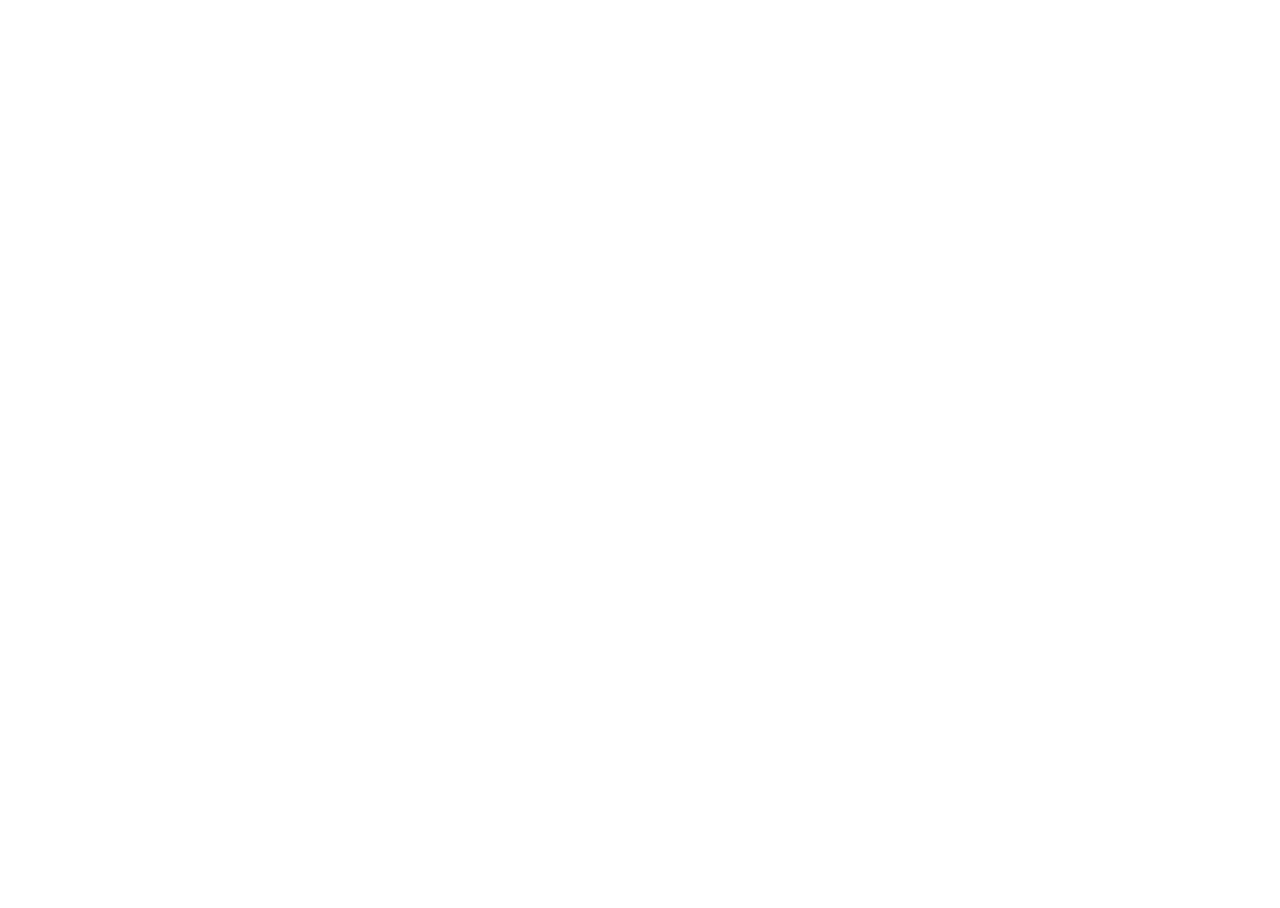
==== index.html @ 3ef39b19 "Publish site from HomeFlow 7c16c4e (with web app)" ====
<!DOCTYPE html>
<html lang="en">
  <head>
    <meta charset="utf-8" />
    <meta httpEquiv="X-UA-Compatible" content="IE=edge" />
    <meta name="viewport" content="width=device-width, initial-scale=1, shrink-to-fit=no" />
    <title>homeflow</title>
    <!-- The `react-native-web` recommended style reset: https://necolas.github.io/react-native-web/docs/setup/#root-element -->
    <style id="expo-reset">
      /* These styles make the body full-height */
      html,
      body {
        height: 100%;
      }
      /* These styles disable body scrolling if you are using <ScrollView> */
      body {
        overflow: hidden;
      }
      /* These styles make the root element full-height */
      #root {
        display: flex;
        height: 100%;
        flex: 1;
      }
    </style>
  <link rel="icon" href="/homeflow-site/favicon.ico"/></head>

  <body>
    <!-- Use static rendering with Expo Router to support running without JavaScript. -->
    <noscript>
      You need to enable JavaScript to run this app.
    </noscript>
    <!-- The root element for your Expo app. -->
    <div id="root"></div>
  <script src="/homeflow-site/_expo/static/js/web/index-2b379a2ff28ad63a712291555f8fbafa.js" defer></script>
</body>
</html>
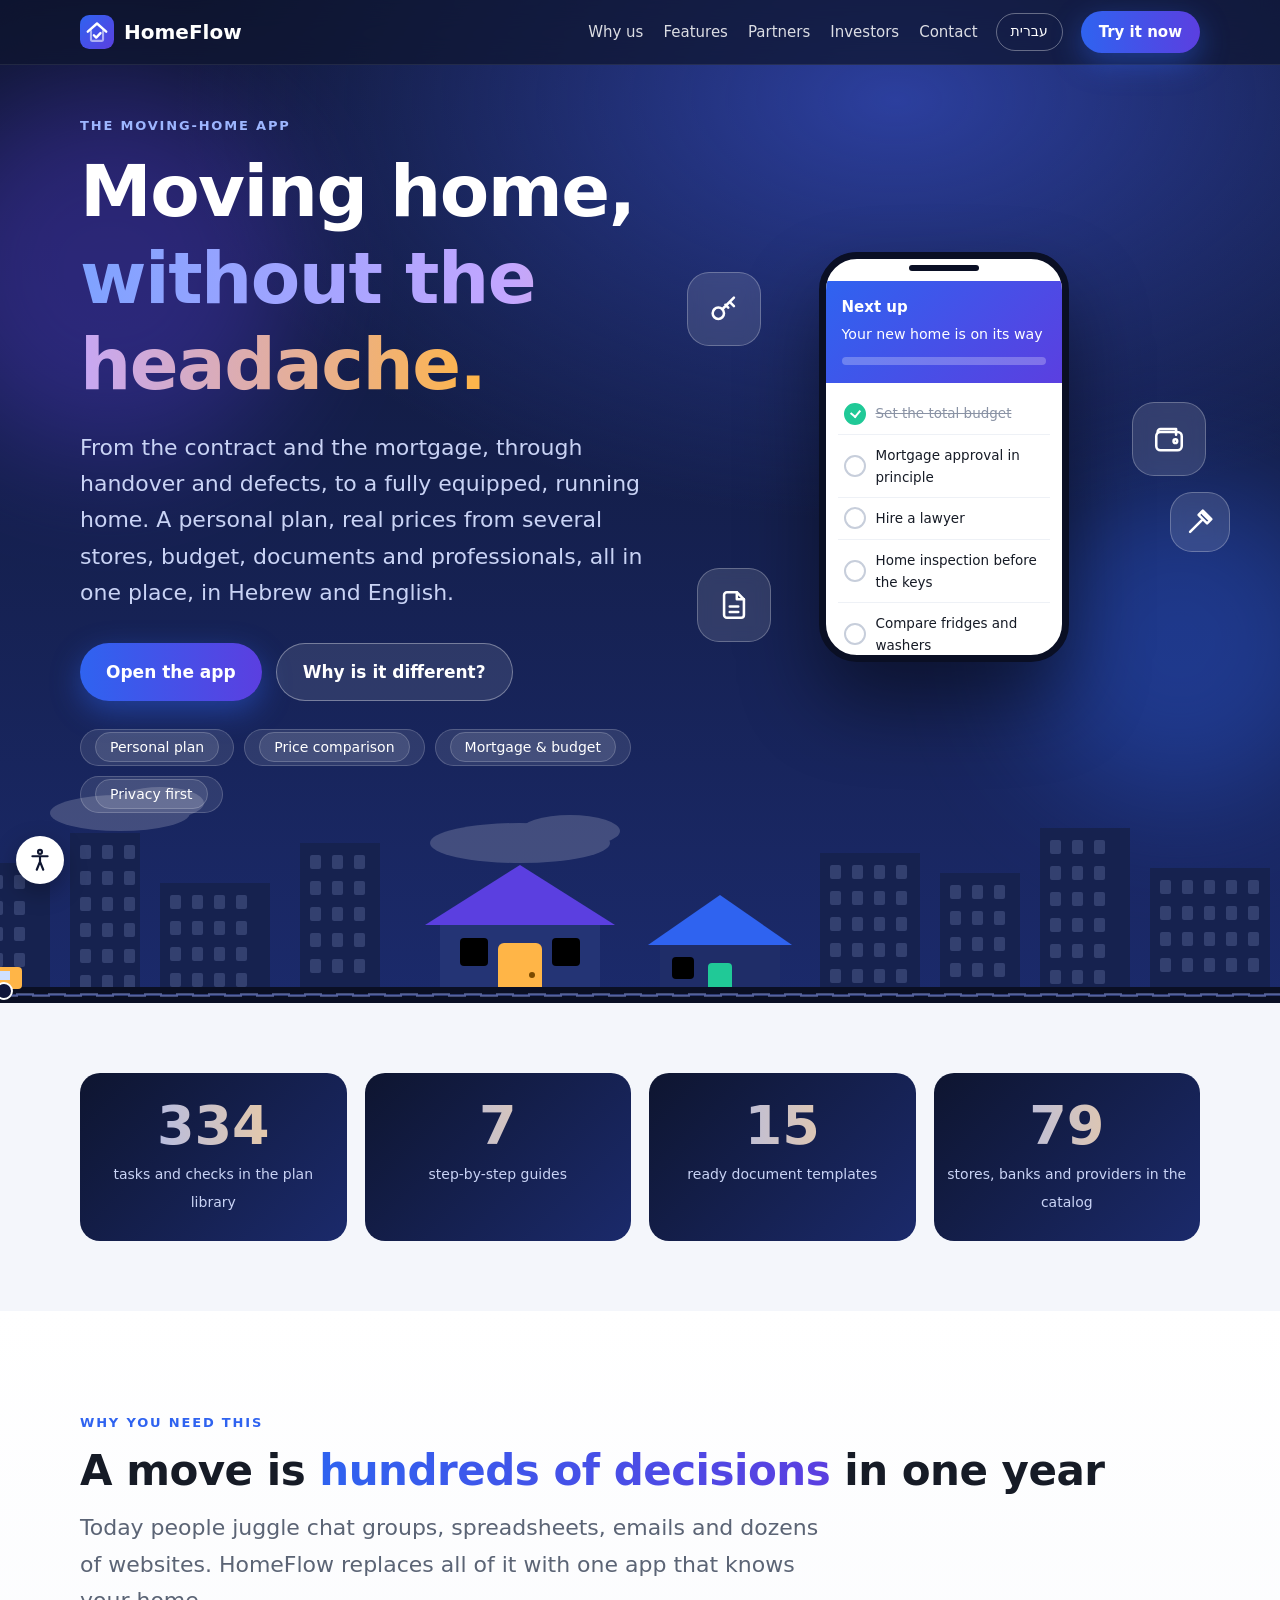
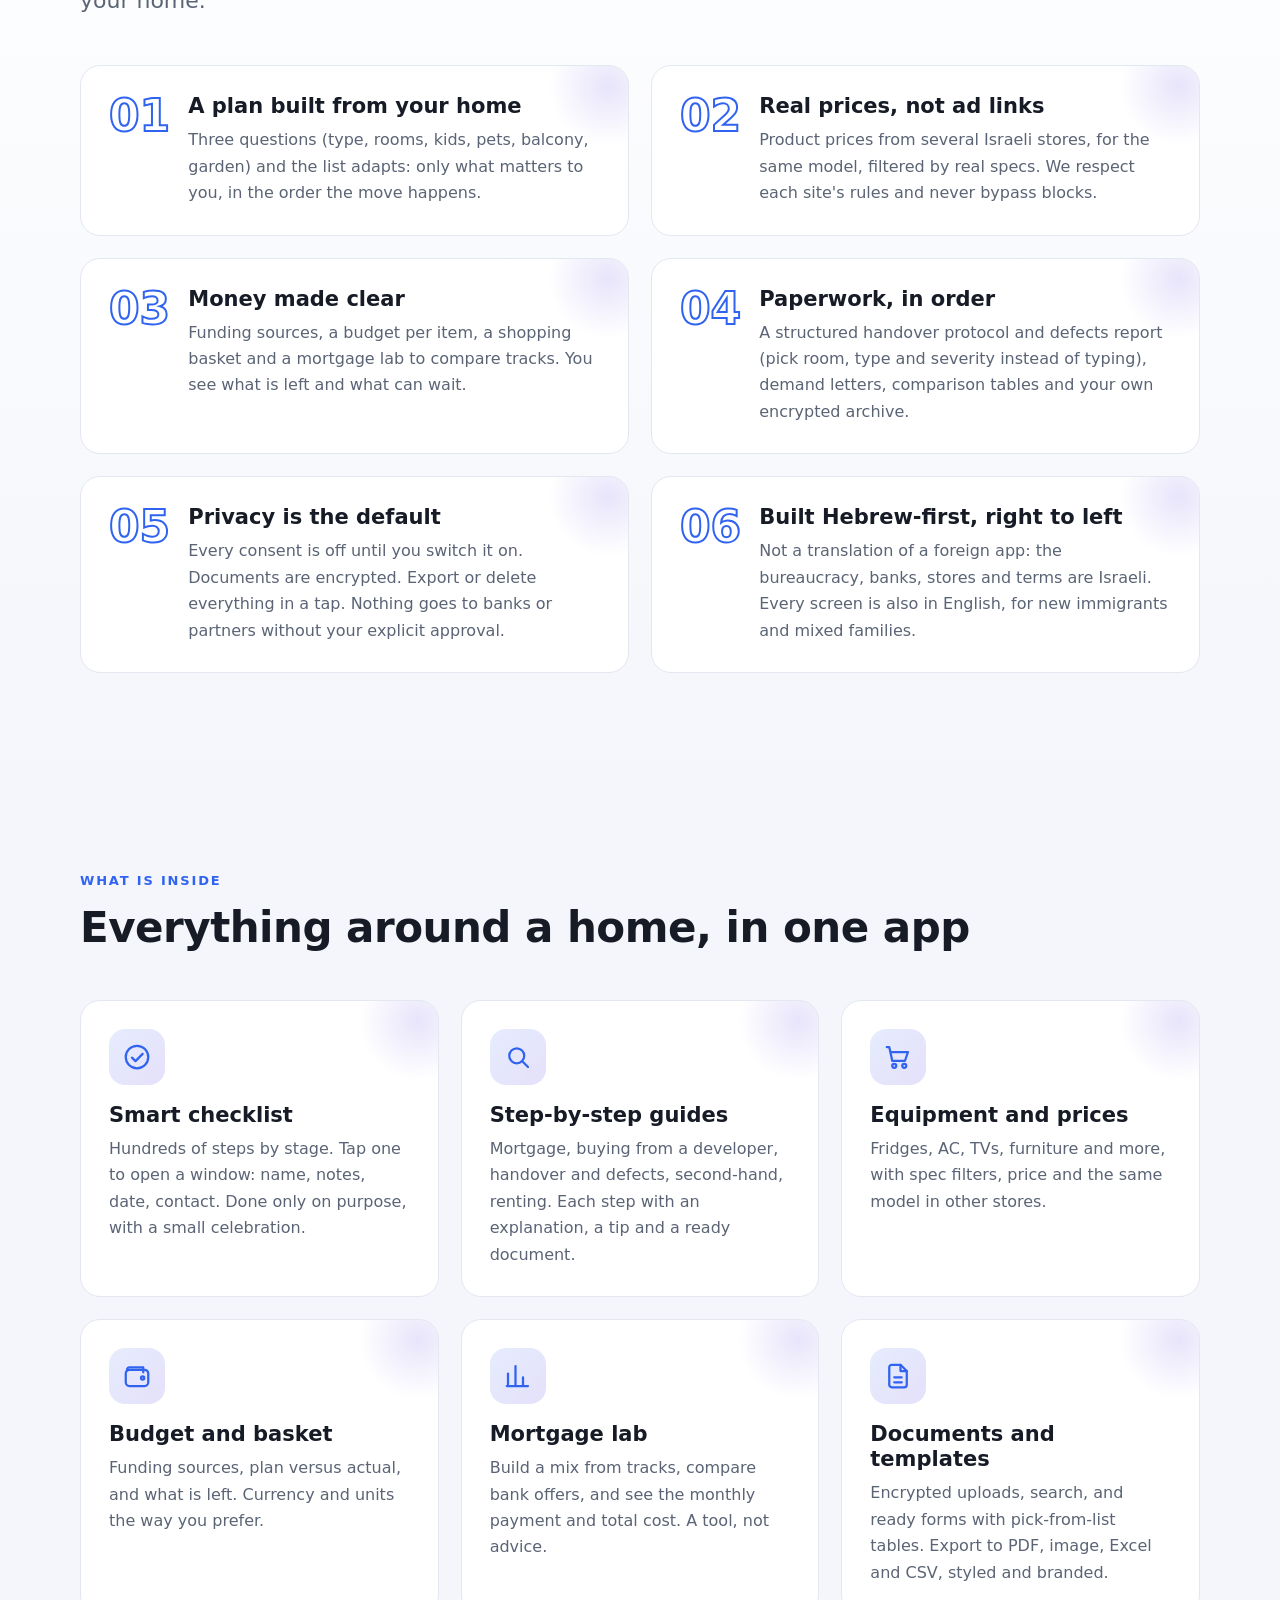
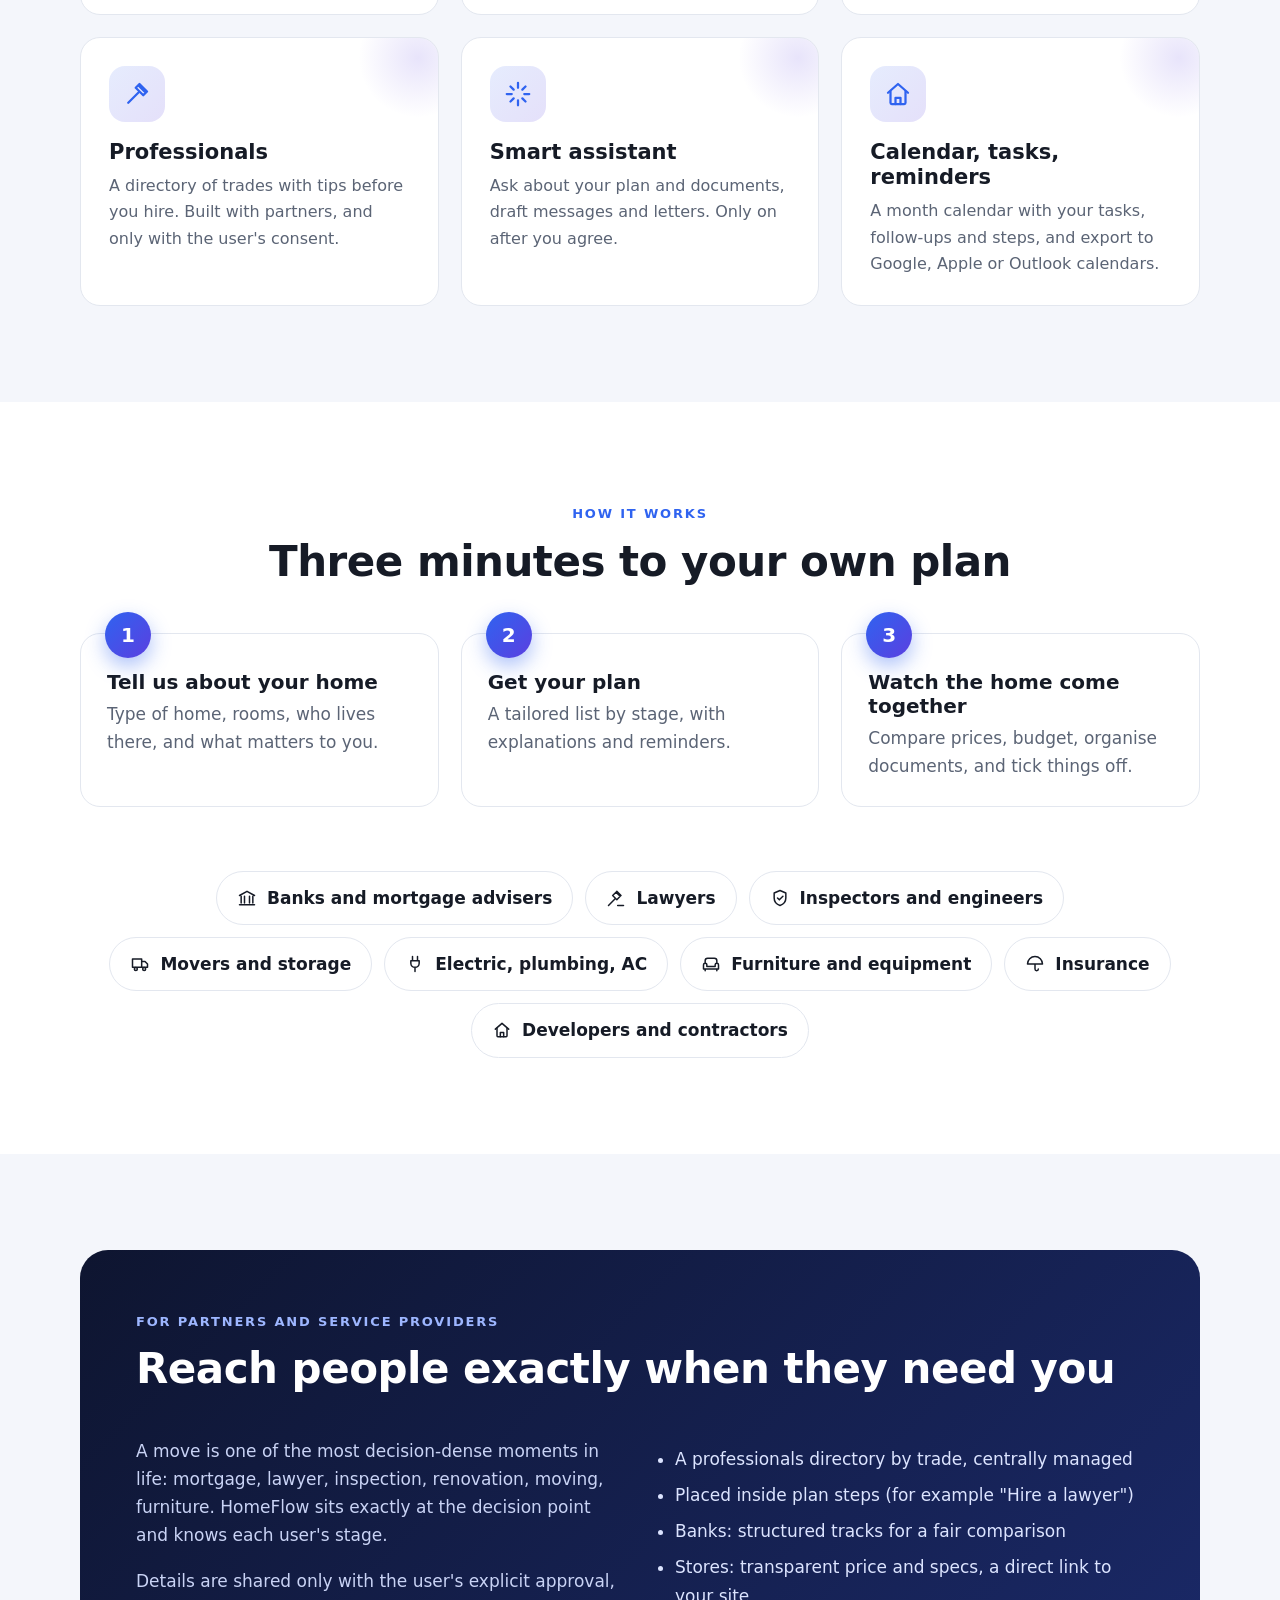
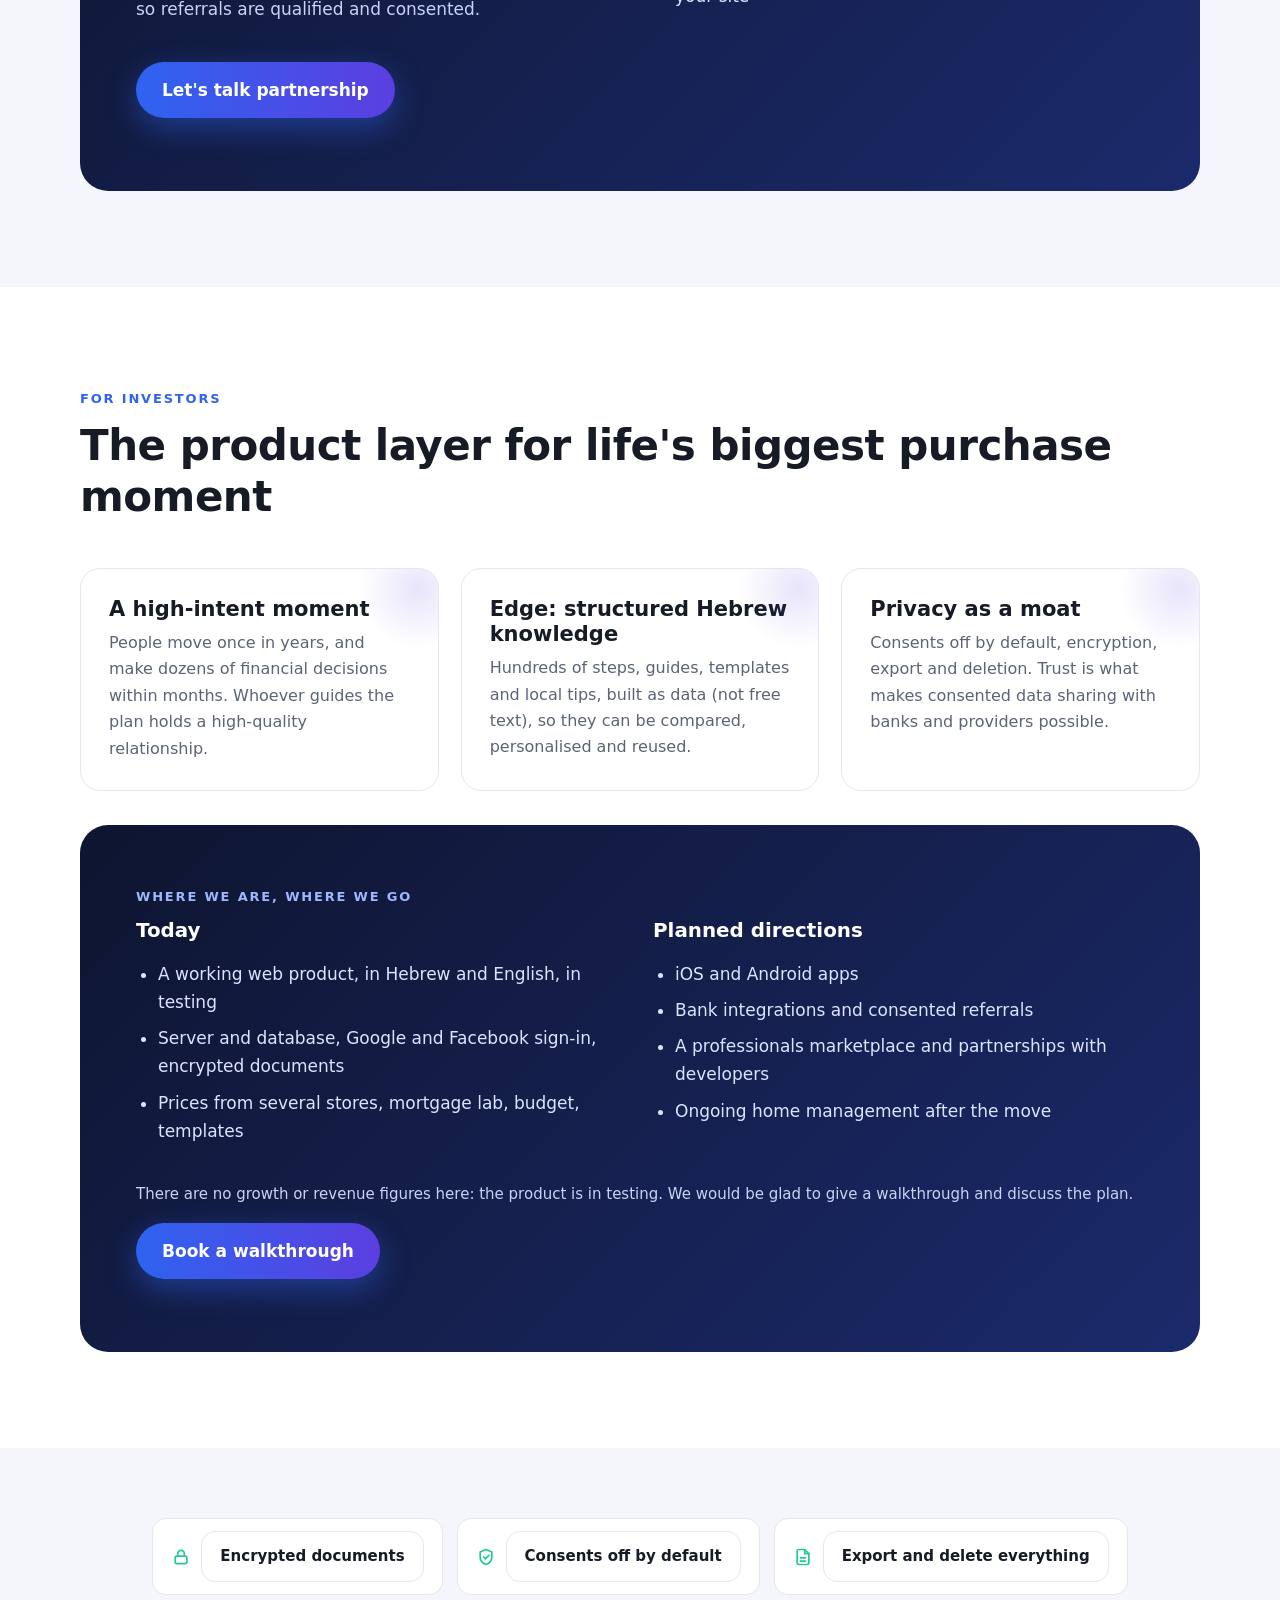
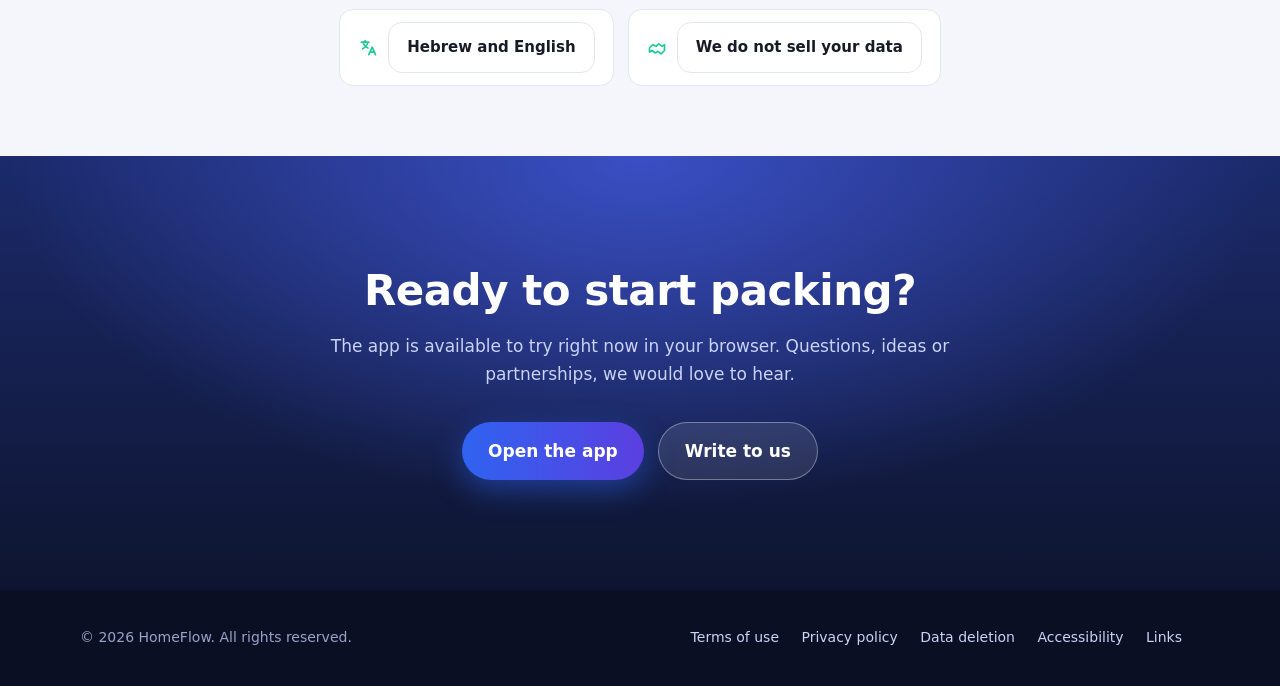
==== commit 202e1946: "Publish site from HomeFlow c8e27b9 (with web app)" ====
--- a/index.html
+++ b/index.html
@@ -1,37 +1,490 @@
-<!DOCTYPE html>
-<html lang="en">
-  <head>
-    <meta charset="utf-8" />
-    <meta httpEquiv="X-UA-Compatible" content="IE=edge" />
-    <meta name="viewport" content="width=device-width, initial-scale=1, shrink-to-fit=no" />
-    <title>homeflow</title>
-    <!-- The `react-native-web` recommended style reset: https://necolas.github.io/react-native-web/docs/setup/#root-element -->
-    <style id="expo-reset">
-      /* These styles make the body full-height */
-      html,
-      body {
-        height: 100%;
+<!doctype html>
+<html lang="he" dir="rtl">
+<head>
+<meta charset="utf-8">
+<meta name="viewport" content="width=device-width,initial-scale=1">
+<title>HomeFlow – המעבר לדירה החדשה, בלי כאב ראש | Moving home, without the headache</title>
+<meta name="description" content="HomeFlow guides a move to a new home in Israel: a personal plan, real store prices, budget and mortgage tools, documents and professionals, in Hebrew and English.">
+<meta property="og:title" content="HomeFlow – Moving home, without the headache">
+<meta property="og:description" content="One app for the whole move: plan, prices, budget, mortgage, documents and professionals.">
+<meta property="og:type" content="website">
+<meta name="theme-color" content="#0E1530">
+<link rel="icon" href="data:image/svg+xml,%3Csvg xmlns=%27http://www.w3.org/2000/svg%27 viewBox=%270 0 48 48%27%3E%3Crect width=%2748%27 height=%2748%27 rx=%2713%27 fill=%27%232F63F0%27/%3E%3Cpath d=%27M11 23.5 24 12l13 11.5%27 stroke=%27white%27 stroke-width=%273.4%27 stroke-linecap=%27round%27 stroke-linejoin=%27round%27 fill=%27none%27/%3E%3Cpath d=%27m19.6 28.6 3.3 3.3 6-6.4%27 stroke=%27white%27 stroke-width=%273.4%27 stroke-linecap=%27round%27 stroke-linejoin=%27round%27 fill=%27none%27/%3E%3C/svg%3E">
+<style>
+:root{--blue:#2F63F0;--violet:#5B3FE0;--navy:#0E1530;--navy2:#1B2A6B;--ink:#161B26;--muted:#5B6475;--line:#E3E7EF;--soft:#F4F6FB;--amber:#FFB547;--green:#20C997;--card:#fff;--radius:20px}
+*{box-sizing:border-box}html{scroll-behavior:smooth}
+body{margin:0;font:17px/1.65 system-ui,-apple-system,"Segoe UI",Heebo,Arial,sans-serif;color:var(--ink);background:#fff;overflow-x:hidden}
+html:not(.is-en) .en{display:none!important}html.is-en .he{display:none!important}
+a{color:inherit}img,svg{max-width:100%}
+.wrap{width:min(1120px,92vw);margin-inline:auto}
+h1,h2,h3{line-height:1.2;margin:0}
+h2{font-size:clamp(28px,4vw,42px);letter-spacing:-.5px}
+.lead{font-size:clamp(18px,2.2vw,22px);color:var(--muted);max-width:760px}
+.grad{background:linear-gradient(90deg,#7FA2FF,#C3A6FF,#FFB547);-webkit-background-clip:text;background-clip:text;color:transparent}
+/* header */
+header.top{position:fixed;inset:0 0 auto 0;z-index:50;backdrop-filter:blur(14px);background:rgba(14,21,48,.72);color:#fff;border-bottom:1px solid rgba(255,255,255,.08)}
+header.top .wrap{display:flex;align-items:center;gap:18px;height:64px}
+.logo{display:flex;align-items:center;gap:10px;font-weight:800;font-size:20px;text-decoration:none;cursor:pointer}
+nav.links{display:flex;gap:20px;margin-inline-start:auto;font-size:15px}
+nav.links a{text-decoration:none;opacity:.85}nav.links a:hover{opacity:1}
+.lang{border:1px solid rgba(255,255,255,.35);background:transparent;color:#fff;border-radius:999px;padding:6px 14px;cursor:pointer;font:inherit;font-size:14px}
+.btn{display:inline-flex;align-items:center;gap:10px;padding:14px 26px;border-radius:999px;font-weight:700;text-decoration:none;border:0;cursor:pointer;font:inherit;font-weight:700;transition:transform .2s,box-shadow .2s}
+.btn.primary{background:linear-gradient(90deg,var(--blue),var(--violet));color:#fff;box-shadow:0 10px 30px rgba(47,99,240,.45)}
+.btn.primary:hover{transform:translateY(-2px);box-shadow:0 16px 40px rgba(47,99,240,.55)}
+.btn.ghost{background:rgba(255,255,255,.1);color:#fff;border:1px solid rgba(255,255,255,.35)}
+.btn.sm{padding:9px 18px;font-size:15px}
+@media(max-width:820px){nav.links{display:none}}
+/* hero */
+.hero{position:relative;min-height:100vh;color:#fff;background:radial-gradient(1200px 700px at 70% 10%,#2c3f9e 0%,transparent 60%),linear-gradient(180deg,var(--navy) 0%,var(--navy2) 100%);overflow:hidden;display:flex;align-items:center;padding:110px 0 190px}
+.hero .wrap{position:relative;z-index:3;display:grid;grid-template-columns:1.05fr .95fr;gap:40px;align-items:center}
+.hero h1{font-size:clamp(38px,6vw,72px);letter-spacing:-1.5px}
+.hero p.lead{color:#C9D3F5;margin:22px 0 32px}
+.cta-row{display:flex;gap:14px;flex-wrap:wrap}
+.chips{display:flex;gap:10px;flex-wrap:wrap;margin-top:28px;font-size:14px}
+.chips span{background:rgba(255,255,255,.1);border:1px solid rgba(255,255,255,.18);border-radius:999px;padding:6px 14px}
+@media(max-width:900px){.hero .wrap{grid-template-columns:1fr}.hero{padding-bottom:230px}}
+canvas#fx{position:fixed;inset:0;width:100%;height:100%;pointer-events:none;z-index:40}
+/* skyline scene */
+.scene{position:absolute;left:0;right:0;bottom:0;height:230px;z-index:2;pointer-events:none}
+.scene svg{width:100%;height:100%;display:block}
+.win{animation:blink 5s infinite;transform-origin:center}
+@keyframes blink{0%,100%{fill:#33406F}45%{fill:#FFD27A}55%{fill:#FFD27A}}
+.truck{animation:drive 22s linear infinite}
+@keyframes drive{from{transform:translateX(-260px)}to{transform:translateX(1500px)}}
+html[dir=rtl] .truck{animation-name:driveRtl}
+@keyframes driveRtl{from{transform:translateX(1500px) scaleX(-1)}to{transform:translateX(-260px) scaleX(-1)}}
+.cloud{animation:float 38s linear infinite;opacity:.18}
+@keyframes float{from{transform:translateX(-200px)}to{transform:translateX(1400px)}}
+.orbs{position:absolute;inset:0;z-index:1;pointer-events:none}
+.orb{position:absolute;border-radius:50%;filter:blur(60px);opacity:.35;animation:drift 14s ease-in-out infinite alternate}
+@keyframes drift{from{transform:translate(0,0)}to{transform:translate(40px,-30px)}}
+/* floating icon bubbles in hero */
+.bubbles{position:relative;height:420px}
+.bubble{position:absolute;display:grid;place-items:center;width:74px;height:74px;border-radius:22px;background:rgba(255,255,255,.12);border:1px solid rgba(255,255,255,.25);backdrop-filter:blur(8px);animation:bob 6s ease-in-out infinite}
+.bubble svg{width:34px;height:34px;fill:none;stroke:#fff;stroke-width:1.8;stroke-linecap:round;stroke-linejoin:round}
+@keyframes bob{0%,100%{transform:translateY(0) rotate(-3deg)}50%{transform:translateY(-16px) rotate(3deg)}}
+.phone{position:absolute;inset-inline:0;margin:auto;top:0;width:250px;height:410px;border-radius:38px;background:#fff;color:var(--ink);box-shadow:0 40px 80px rgba(0,0,0,.45);border:7px solid #0a0f24;overflow:hidden}
+.phone .bar{height:22px;display:flex;justify-content:center;padding-top:6px}.phone .bar i{width:70px;height:6px;border-radius:6px;background:#0a0f24}
+.phone .ph-head{background:linear-gradient(135deg,var(--blue),var(--violet));color:#fff;padding:14px 16px 18px}
+.phone .ph-head b{display:block;font-size:15px}.phone .prog{height:8px;border-radius:8px;background:rgba(255,255,255,.25);margin-top:10px;overflow:hidden}
+.phone .prog i{display:block;height:100%;width:0;background:#fff;border-radius:8px;animation:fill 12s infinite}
+@keyframes fill{0%{width:6%}15%{width:30%}35%{width:55%}55%{width:78%}72%,100%{width:100%}}
+.phone ul{list-style:none;margin:0;padding:10px 12px}
+.phone li{display:flex;align-items:center;gap:10px;padding:9px 6px;border-bottom:1px solid #EEF1F6;font-size:13.5px}
+.phone li .ck{width:22px;height:22px;border-radius:50%;border:2px solid #C7CEDB;flex:none;position:relative}
+.phone li .ck::after{content:"";position:absolute;inset:3px 5px 6px 6px;border:solid #fff;border-width:0 2.4px 2.4px 0;transform:rotate(40deg) scale(0);transition:transform .3s}
+.phone li.done .ck{background:var(--green);border-color:var(--green)}.phone li.done .ck::after{transform:rotate(40deg) scale(1)}
+.phone li.done span.t{color:#8A93A5;text-decoration:line-through}
+/* sections */
+section{padding:96px 0;position:relative}
+section.alt{background:var(--soft)}
+.eyebrow{display:inline-block;color:var(--blue);font-weight:800;letter-spacing:.14em;font-size:13px;text-transform:uppercase;margin-bottom:12px}
+.head{margin-bottom:46px}
+.grid{display:grid;gap:22px}
+.g3{grid-template-columns:repeat(3,1fr)}.g2{grid-template-columns:repeat(2,1fr)}.g4{grid-template-columns:repeat(4,1fr)}
+@media(max-width:900px){.g3,.g4{grid-template-columns:repeat(2,1fr)}}@media(max-width:600px){.g3,.g2,.g4{grid-template-columns:1fr}}
+.card{background:var(--card);border:1px solid var(--line);border-radius:var(--radius);padding:28px;transition:transform .3s,box-shadow .3s;position:relative;overflow:hidden}
+.card:hover{transform:translateY(-6px);box-shadow:0 22px 50px rgba(30,45,110,.14)}
+.card .ico{width:56px;height:56px;border-radius:16px;display:grid;place-items:center;background:linear-gradient(135deg,rgba(47,99,240,.12),rgba(91,63,224,.16));margin-bottom:18px}
+.card .ico svg{width:30px;height:30px;stroke:var(--blue);fill:none;stroke-width:1.8;stroke-linecap:round;stroke-linejoin:round;transition:transform .5s}
+.card:hover .ico svg{transform:rotate(-8deg) scale(1.15)}
+.card h3{font-size:21px;margin-bottom:8px}.card p{margin:0;color:var(--muted);font-size:16px}
+.card::after{content:"";position:absolute;inset-inline-end:-40px;top:-40px;width:120px;height:120px;border-radius:50%;background:radial-gradient(circle,rgba(91,63,224,.14),transparent 70%)}
+.reveal{opacity:0;transform:translateY(28px);transition:opacity .8s,transform .8s}.reveal.in{opacity:1;transform:none}
+.why{background:linear-gradient(180deg,#fff,var(--soft))}
+.why .card{display:flex;gap:18px;align-items:flex-start}.why .num{font-size:44px;font-weight:900;color:transparent;-webkit-text-stroke:2px var(--blue);line-height:1}
+.stats{display:grid;grid-template-columns:repeat(4,1fr);gap:18px;text-align:center}
+@media(max-width:700px){.stats{grid-template-columns:repeat(2,1fr)}}
+.stat{padding:26px 10px;border-radius:var(--radius);background:linear-gradient(135deg,var(--navy),var(--navy2));color:#fff}
+.stat b{display:block;font-size:clamp(34px,5vw,54px);line-height:1;margin-bottom:6px;background:linear-gradient(90deg,#9db6ff,#ffcf8a);-webkit-background-clip:text;background-clip:text;color:transparent}
+.stat span{color:#C9D3F5;font-size:14px}
+.steps{counter-reset:s;display:grid;grid-template-columns:repeat(3,1fr);gap:22px}
+@media(max-width:800px){.steps{grid-template-columns:1fr}}
+.step{position:relative;padding:30px 26px 26px;border-radius:var(--radius);background:#fff;border:1px solid var(--line)}
+.step::before{counter-increment:s;content:counter(s);position:absolute;top:-22px;inset-inline-start:24px;width:46px;height:46px;border-radius:50%;background:linear-gradient(135deg,var(--blue),var(--violet));color:#fff;font-weight:800;display:grid;place-items:center;font-size:20px;box-shadow:0 8px 20px rgba(47,99,240,.4)}
+.step h3{margin:6px 0 6px;font-size:20px}.step p{margin:0;color:var(--muted)}
+.ecosystem{display:flex;flex-wrap:wrap;gap:12px;justify-content:center}
+.pill{display:flex;align-items:center;gap:10px;padding:12px 20px;border-radius:999px;background:#fff;border:1px solid var(--line);font-weight:600;transition:transform .25s,background .25s,color .25s;animation:pillfloat 7s ease-in-out infinite}
+.pill:nth-child(odd){animation-delay:-3s}.pill:hover{background:var(--blue);color:#fff;transform:scale(1.07)}
+.pill svg{width:20px;height:20px;stroke:currentColor;fill:none;stroke-width:1.8;stroke-linecap:round;stroke-linejoin:round}
+@keyframes pillfloat{0%,100%{transform:translateY(0)}50%{transform:translateY(-6px)}}
+.band{background:linear-gradient(135deg,var(--navy),var(--navy2));color:#fff;border-radius:28px;padding:56px;position:relative;overflow:hidden}
+.band p{color:#C9D3F5}.band .eyebrow{color:#9db6ff}
+.band ul{padding-inline-start:22px;color:#DCE4FF}.band li{margin:8px 0}
+.two{display:grid;grid-template-columns:1fr 1fr;gap:26px}@media(max-width:860px){.two{grid-template-columns:1fr}.band{padding:34px 24px}}
+.trust{display:flex;flex-wrap:wrap;gap:14px;justify-content:center}
+.trust span{display:flex;gap:10px;align-items:center;background:#fff;border:1px solid var(--line);padding:12px 18px;border-radius:14px;font-weight:600;font-size:15px}
+.trust svg{width:20px;height:20px;stroke:var(--green);fill:none;stroke-width:2;stroke-linecap:round;stroke-linejoin:round}
+.final{text-align:center;color:#fff;background:radial-gradient(900px 500px at 50% 0,#3a4fc4,transparent 70%),linear-gradient(180deg,var(--navy2),var(--navy));padding:110px 0}
+.final h2{margin-bottom:16px}.final p{color:#C9D3F5;max-width:640px;margin:0 auto 34px}
+footer{background:#0A0F24;color:#98A3C7;padding:36px 0;font-size:14px}
+footer .wrap{display:flex;gap:24px;flex-wrap:wrap;align-items:center;justify-content:space-between}
+footer a{color:#C9D3F5;margin-inline-end:18px;text-decoration:none}footer a:hover{text-decoration:underline}
+a:focus-visible,button:focus-visible{outline:3px solid #FFB547;outline-offset:3px;border-radius:6px}
+.skip{position:fixed;inset-block-start:-60px;inset-inline-start:12px;z-index:100;background:#fff;color:#0E1530;padding:10px 18px;border-radius:10px;font-weight:700;transition:inset-block-start .2s}.skip:focus{inset-block-start:10px}
+html.hc{filter:contrast(1.25)}html.hc body{background:#fff}html.hc .lead,html.hc .card p,html.hc .step p{color:#26303f}
+html.big{font-size:125%}
+.a11y{position:fixed;inset-block-end:16px;inset-inline-start:16px;z-index:60;display:flex;flex-direction:column;gap:8px;align-items:flex-start}
+.a11y button.t{width:48px;height:48px;border-radius:50%;border:0;background:#fff;color:#0E1530;box-shadow:0 8px 24px rgba(0,0,0,.3);cursor:pointer;display:grid;place-items:center}
+.a11y .panel{display:none;background:#fff;color:#0E1530;border-radius:16px;padding:12px;box-shadow:0 14px 40px rgba(0,0,0,.35);gap:8px;flex-direction:column;min-width:210px}.a11y.open .panel{display:flex}
+.a11y .panel button{border:1px solid #D9DEE7;background:#F4F6FB;border-radius:10px;padding:10px 12px;font:inherit;font-size:15px;cursor:pointer;text-align:start}.a11y .panel button[aria-pressed=true]{background:#2F63F0;color:#fff;border-color:#2F63F0}
+html.calm *{animation:none!important;transition:none!important}html.calm .reveal{opacity:1;transform:none}html.calm canvas#fx{display:none}
+@media(prefers-reduced-motion:reduce){*{animation:none!important;transition:none!important}.reveal{opacity:1;transform:none}canvas#fx{display:none}}
+</style>
+</head>
+<body>
+<a class="skip" href="#main"><span class="he" lang="he">דילוג לתוכן</span><span class="en" lang="en">Skip to content</span></a>
+<svg width="0" height="0" style="position:absolute" aria-hidden="true">
+  <symbol id="i-check" viewBox="0 0 24 24"><circle cx="12" cy="12" r="9"/><path d="m8 12.5 2.8 2.8L16.5 9.5"/></symbol>
+  <symbol id="i-key" viewBox="0 0 24 24"><circle cx="8" cy="15" r="4"/><path d="m11 12 8-8m-3 3 3 3m-6-1 2 2"/></symbol>
+  <symbol id="i-wallet" viewBox="0 0 24 24"><path d="M4 7a2 2 0 0 1 2-2h11v4"/><rect x="3" y="7" width="18" height="13" rx="3"/><circle cx="16.5" cy="13.5" r="1.3"/></symbol>
+  <symbol id="i-hammer" viewBox="0 0 24 24"><path d="m14 6 4 4M5 19l8-8m1-7 6 6-3 3-6-6z"/></symbol>
+  <symbol id="i-doc" viewBox="0 0 24 24"><path d="M7 3h7l5 5v11a2 2 0 0 1-2 2H7a2 2 0 0 1-2-2V5a2 2 0 0 1 2-2z"/><path d="M14 3v5h5M9 13h6M9 17h6"/></symbol>
+  <symbol id="i-cart" viewBox="0 0 24 24"><path d="M3 4h2l2.4 11h10.2L20 8H7"/><circle cx="9" cy="19" r="1.6"/><circle cx="17" cy="19" r="1.6"/></symbol>
+  <symbol id="i-shield" viewBox="0 0 24 24"><path d="M12 3 5 6v6c0 4.4 3 7.6 7 9 4-1.4 7-4.6 7-9V6z"/><path d="m9 12 2.2 2.2L15.5 10"/></symbol>
+  <symbol id="i-spark" viewBox="0 0 24 24"><path d="M12 3v4m0 10v4M3 12h4m10 0h4M6 6l2.5 2.5m7 7L18 18M18 6l-2.5 2.5m-7 7L6 18"/></symbol>
+  <symbol id="i-home" viewBox="0 0 24 24"><path d="M4 11 12 4l8 7"/><path d="M6 10v9a1 1 0 0 0 1 1h10a1 1 0 0 0 1-1v-9"/><path d="M10 20v-5h4v5"/></symbol>
+  <symbol id="i-chart" viewBox="0 0 24 24"><path d="M4 20V10m6 10V4m6 16v-7m4 7H3"/></symbol>
+  <symbol id="i-hand" viewBox="0 0 24 24"><path d="M3 12l4-4 4 2 3-3 4 3 3-2v7l-4 4-4-3-3 2-4-3-3 2z"/></symbol>
+  <symbol id="i-plug" viewBox="0 0 24 24"><path d="M9 3v5m6-5v5M7 8h10v3a5 5 0 0 1-10 0zM12 16v5"/></symbol>
+  <symbol id="i-truck" viewBox="0 0 24 24"><path d="M3 6h11v10H3zM14 9h4l3 3v4h-7"/><circle cx="7" cy="18" r="1.8"/><circle cx="17" cy="18" r="1.8"/></symbol>
+  <symbol id="i-gavel" viewBox="0 0 24 24"><path d="m13 4 5 5m-6-4 5 5-4 4-5-5zM3 21l8-8M14 21h7"/></symbol>
+  <symbol id="i-umbrella" viewBox="0 0 24 24"><path d="M3 12a9 9 0 0 1 18 0zM12 12v6a2 2 0 0 0 4 0"/></symbol>
+  <symbol id="i-bank" viewBox="0 0 24 24"><path d="M3 9 12 4l9 5M5 10v8m4-8v8m6-8v8m4-8v8M3 20h18"/></symbol>
+  <symbol id="i-sofa" viewBox="0 0 24 24"><path d="M5 11V8a3 3 0 0 1 3-3h8a3 3 0 0 1 3 3v3M3 13a2 2 0 0 1 4 0v2h10v-2a2 2 0 0 1 4 0v5H3zM5 18v2m14-2v2"/></symbol>
+  <symbol id="i-search" viewBox="0 0 24 24"><circle cx="11" cy="11" r="6"/><path d="m16 16 4 4"/></symbol>
+  <symbol id="i-lock" viewBox="0 0 24 24"><rect x="5" y="11" width="14" height="9" rx="2"/><path d="M8 11V8a4 4 0 0 1 8 0v3"/></symbol>
+  <symbol id="i-lang" viewBox="0 0 24 24"><path d="M4 5h9M8.5 3v2M6 5c1 4 3 6 6 7M12 5c-1 4-3 6-6.5 8M13 20l4-9 4 9M14.5 17h5"/></symbol>
+</svg>
+
+<canvas id="fx" aria-hidden="true"></canvas>
+
+<header class="top" id="top">
+  <div class="wrap">
+    <a class="logo" href="#main" id="logo" aria-label="HomeFlow">
+      <svg width="34" height="34" viewBox="0 0 48 48" aria-hidden="true"><defs><linearGradient id="lg" x1="0" y1="0" x2="1" y2="1"><stop offset="0" stop-color="#2F63F0"/><stop offset="1" stop-color="#5B3FE0"/></linearGradient></defs><rect width="48" height="48" rx="13" fill="url(#lg)"/><path d="M11 23.5 24 12l13 11.5" stroke="#fff" stroke-width="3.4" stroke-linecap="round" stroke-linejoin="round" fill="none"/><path d="M15.5 22.5V35a1.5 1.5 0 0 0 1.5 1.5h14a1.5 1.5 0 0 0 1.5-1.5V22.5" stroke="#fff" stroke-opacity=".55" stroke-width="3" stroke-linecap="round" stroke-linejoin="round" fill="none"/><path d="m19.6 28.6 3.3 3.3 6-6.4" stroke="#fff" stroke-width="3.4" stroke-linecap="round" stroke-linejoin="round" fill="none"/></svg>
+      HomeFlow
+    </a>
+    <nav class="links">
+      <a href="#why"><span class="he" lang="he">למה אנחנו</span><span class="en" lang="en">Why us</span></a>
+      <a href="#features"><span class="he" lang="he">מה יש בפנים</span><span class="en" lang="en">Features</span></a>
+      <a href="#partners"><span class="he" lang="he">שותפים</span><span class="en" lang="en">Partners</span></a>
+      <a href="#investors"><span class="he" lang="he">משקיעים</span><span class="en" lang="en">Investors</span></a>
+      <a href="#contact"><span class="he" lang="he">יצירת קשר</span><span class="en" lang="en">Contact</span></a>
+    </nav>
+    <button class="lang" id="lang" type="button" aria-label="Language"><span class="he" lang="he">EN</span><span class="en" lang="en">עברית</span></button>
+    <a class="btn primary sm" href="web/"><span class="he" lang="he">לנסות עכשיו</span><span class="en" lang="en">Try it now</span></a>
+  </div>
+</header>
+
+<main id="main">
+<section class="hero">
+  <div class="orbs"><i class="orb" style="width:380px;height:380px;background:#5B3FE0;top:8%;inset-inline-start:-80px"></i><i class="orb" style="width:320px;height:320px;background:#2F63F0;bottom:20%;inset-inline-end:-60px;animation-delay:-5s"></i></div>
+  <div class="wrap">
+    <div>
+      <span class="eyebrow" style="color:#9db6ff"><span class="he" lang="he">האפליקציה למעבר דירה</span><span class="en" lang="en">The moving-home app</span></span>
+      <h1>
+        <span class="he" lang="he">המעבר לדירה החדשה, <span class="grad">בלי כאב ראש.</span></span>
+        <span class="en" lang="en">Moving home, <span class="grad">without the headache.</span></span>
+      </h1>
+      <p class="lead">
+        <span class="he" lang="he">מהחוזה והמשכנתא, דרך המסירה והליקויים, ועד שהבית מאובזר ומתפקד. תוכנית אישית, מחירים אמיתיים מכמה חנויות, תקציב, מסמכים ובעלי מקצוע, הכול במקום אחד, בעברית ובאנגלית.</span>
+        <span class="en" lang="en">From the contract and the mortgage, through handover and defects, to a fully equipped, running home. A personal plan, real prices from several stores, budget, documents and professionals, all in one place, in Hebrew and English.</span>
+      </p>
+      <div class="cta-row">
+        <a class="btn primary" href="web/" id="cta1"><span class="he" lang="he">פתחו את האפליקציה</span><span class="en" lang="en">Open the app</span></a>
+        <a class="btn ghost" href="#why"><span class="he" lang="he">למה זה שונה?</span><span class="en" lang="en">Why is it different?</span></a>
+      </div>
+      <div class="chips">
+        <span><span class="he" lang="he">תוכנית אישית</span><span class="en" lang="en">Personal plan</span></span>
+        <span><span class="he" lang="he">השוואת מחירים</span><span class="en" lang="en">Price comparison</span></span>
+        <span><span class="he" lang="he">משכנתא ותקציב</span><span class="en" lang="en">Mortgage & budget</span></span>
+        <span><span class="he" lang="he">פרטיות מלאה</span><span class="en" lang="en">Privacy first</span></span>
+      </div>
+    </div>
+    <div class="bubbles" aria-hidden="true">
+      <div class="phone">
+        <div class="bar"><i></i></div>
+        <div class="ph-head"><b><span class="he" lang="he">הצעד הבא</span><span class="en" lang="en">Next up</span></b><small><span class="he" lang="he">הבית החדש שלכם מתקדם</span><span class="en" lang="en">Your new home is on its way</span></small><div class="prog"><i></i></div></div>
+        <ul id="demo">
+          <li><span class="ck"></span><span class="t"><span class="he" lang="he">הגדרת תקציב כולל</span><span class="en" lang="en">Set the total budget</span></span></li>
+          <li><span class="ck"></span><span class="t"><span class="he" lang="he">אישור עקרוני למשכנתא</span><span class="en" lang="en">Mortgage approval in principle</span></span></li>
+          <li><span class="ck"></span><span class="t"><span class="he" lang="he">שכירת עורך דין</span><span class="en" lang="en">Hire a lawyer</span></span></li>
+          <li><span class="ck"></span><span class="t"><span class="he" lang="he">בדק בית לפני קבלת מפתח</span><span class="en" lang="en">Home inspection before the keys</span></span></li>
+          <li><span class="ck"></span><span class="t"><span class="he" lang="he">להשוות מקררים ומכונות כביסה</span><span class="en" lang="en">Compare fridges and washers</span></span></li>
+          <li><span class="ck"></span><span class="t"><span class="he" lang="he">להזמין הובלה</span><span class="en" lang="en">Book the movers</span></span></li>
+        </ul>
+      </div>
+      <div class="bubble" style="top:20px;inset-inline-start:0;animation-delay:-1s"><svg><use href="#i-key"/></svg></div>
+      <div class="bubble" style="top:150px;inset-inline-end:-6px;animation-delay:-3s"><svg><use href="#i-wallet"/></svg></div>
+      <div class="bubble" style="bottom:30px;inset-inline-start:10px;animation-delay:-2s"><svg><use href="#i-doc"/></svg></div>
+      <div class="bubble" style="bottom:120px;inset-inline-end:-30px;width:60px;height:60px;animation-delay:-4s"><svg><use href="#i-hammer"/></svg></div>
+    </div>
+  </div>
+  <div class="scene" aria-hidden="true">
+    <svg viewBox="0 0 1440 230" preserveAspectRatio="xMidYMax slice">
+      <g class="cloud"><ellipse cx="200" cy="40" rx="70" ry="18" fill="#fff"/><ellipse cx="240" cy="30" rx="44" ry="16" fill="#fff"/></g>
+      <g class="cloud" style="animation-delay:-18s;animation-duration:52s"><ellipse cx="600" cy="70" rx="90" ry="20" fill="#fff"/><ellipse cx="650" cy="58" rx="50" ry="16" fill="#fff"/></g>
+      <g fill="#16224f"><rect x="40" y="90" width="90" height="140"/><rect x="150" y="60" width="70" height="170"/><rect x="240" y="110" width="110" height="120"/><rect x="380" y="70" width="80" height="160"/><rect x="900" y="80" width="100" height="150"/><rect x="1020" y="100" width="80" height="130"/><rect x="1120" y="55" width="90" height="175"/><rect x="1230" y="95" width="120" height="135"/></g>
+      <g fill="#33406F" id="wins"></g>
+      <g><polygon points="520,230 520,150 600,100 680,150 680,230" fill="#243475"/><polygon points="505,152 600,92 695,152" fill="#5B3FE0"/><rect x="578" y="170" width="44" height="60" rx="6" fill="#FFB547"/><rect x="540" y="165" width="28" height="28" rx="4" class="win"/><rect x="632" y="165" width="28" height="28" rx="4" class="win" style="animation-delay:-2s"/><circle cx="612" cy="202" r="3" fill="#7a4a00"/></g>
+      <g><polygon points="740,230 740,170 800,130 860,170 860,230" fill="#1f2d68"/><polygon points="728,172 800,122 872,172" fill="#2F63F0"/><rect x="788" y="190" width="24" height="40" rx="4" fill="#20C997"/><rect x="752" y="184" width="22" height="22" rx="4" class="win" style="animation-delay:-3s"/></g>
+      <rect y="214" width="1440" height="16" fill="#0A0F24"/><rect y="221" width="1440" height="2" fill="#2d3a73" stroke-dasharray="18 14" stroke="#7d8ac8"/>
+      <g class="truck"><rect x="0" y="184" width="70" height="32" rx="4" fill="#fff"/><rect x="70" y="194" width="32" height="22" rx="4" fill="#FFB547"/><rect x="76" y="198" width="14" height="9" fill="#cfe0ff"/><circle cx="20" cy="218" r="8" fill="#10163a" stroke="#fff" stroke-width="2"/><circle cx="84" cy="218" r="8" fill="#10163a" stroke="#fff" stroke-width="2"/><text x="10" y="205" font-size="13" font-weight="800" fill="#2F63F0" font-family="Arial">HomeFlow</text></g>
+    </svg>
+  </div>
+</section>
+
+<section class="alt" style="padding:70px 0">
+  <div class="wrap">
+    <div class="stats reveal">
+      <div class="stat"><b data-count="334">0</b><span><span class="he" lang="he">משימות ובדיקות בספריית התוכנית</span><span class="en" lang="en">tasks and checks in the plan library</span></span></div>
+      <div class="stat"><b data-count="7">0</b><span><span class="he" lang="he">מדריכים שלב אחר שלב</span><span class="en" lang="en">step-by-step guides</span></span></div>
+      <div class="stat"><b data-count="15">0</b><span><span class="he" lang="he">תבניות מסמכים מוכנות</span><span class="en" lang="en">ready document templates</span></span></div>
+      <div class="stat"><b data-count="79">0</b><span><span class="he" lang="he">חנויות, בנקים וספקים בקטלוג</span><span class="en" lang="en">stores, banks and providers in the catalog</span></span></div>
+    </div>
+  </div>
+</section>
+
+<section id="why" class="why">
+  <div class="wrap">
+    <div class="head reveal">
+      <span class="eyebrow"><span class="he" lang="he">למה חייבים את זה</span><span class="en" lang="en">Why you need this</span></span>
+      <h2><span class="he" lang="he">מעבר דירה הוא <span class="grad" style="background:linear-gradient(90deg,var(--blue),var(--violet));-webkit-background-clip:text;background-clip:text">מאות החלטות</span> בשנה אחת</span><span class="en" lang="en">A move is <span class="grad" style="background:linear-gradient(90deg,var(--blue),var(--violet));-webkit-background-clip:text;background-clip:text">hundreds of decisions</span> in one year</span></h2>
+      <p class="lead" style="margin-top:14px"><span class="he" lang="he">היום כולם מנהלים אותו בין קבוצות וואטסאפ, גיליונות, מיילים ועשרות אתרים. HomeFlow מחליפה את כל זה באפליקציה אחת שמכירה את הדירה שלכם.</span><span class="en" lang="en">Today people juggle chat groups, spreadsheets, emails and dozens of websites. HomeFlow replaces all of it with one app that knows your home.</span></p>
+    </div>
+    <div class="grid g2">
+      <div class="card reveal"><span class="num">01</span><div><h3><span class="he" lang="he">תוכנית שנבנית לפי הדירה שלכם</span><span class="en" lang="en">A plan built from your home</span></h3><p><span class="he" lang="he">שלוש שאלות (סוג דירה, חדרים, ילדים, חיות, מרפסת וגינה) והרשימה מתאימה את עצמה: רק מה שרלוונטי, לפי שלבי המעבר.</span><span class="en" lang="en">Three questions (type, rooms, kids, pets, balcony, garden) and the list adapts: only what matters to you, in the order the move happens.</span></p></div></div>
+      <div class="card reveal"><span class="num">02</span><div><h3><span class="he" lang="he">מחירים אמיתיים, לא קישורי פרסום</span><span class="en" lang="en">Real prices, not ad links</span></h3><p><span class="he" lang="he">מחירי מוצרים מכמה חנויות ישראליות, באותו דגם, עם סינון לפי מפרט אמיתי (נפח, דלתות, אנרגיה...). אנחנו מכבדים את כללי האתרים ולא עוקפים חסימות.</span><span class="en" lang="en">Product prices from several Israeli stores, for the same model, filtered by real specs. We respect each site's rules and never bypass blocks.</span></p></div></div>
+      <div class="card reveal"><span class="num">03</span><div><h3><span class="he" lang="he">הכסף ברור: תקציב, סל, משכנתא</span><span class="en" lang="en">Money made clear</span></h3><p><span class="he" lang="he">מקורות מימון, תקציב לכל פריט, סל קניות ומעבדת משכנתא להשוואת מסלולים. רואים כמה נשאר, ומה כדאי לדחות.</span><span class="en" lang="en">Funding sources, a budget per item, a shopping basket and a mortgage lab to compare tracks. You see what is left and what can wait.</span></p></div></div>
+      <div class="card reveal"><span class="num">04</span><div><h3><span class="he" lang="he">הנייר מסודר: מסמכים ותבניות</span><span class="en" lang="en">Paperwork, in order</span></h3><p><span class="he" lang="he">פרוטוקול מסירה ודוח ליקויים מובנים (בוחרים חדר, סוג וחומרה במקום לכתוב), מכתבי דרישה, טבלאות השוואה, וארכיון מוצפן שלכם.</span><span class="en" lang="en">A structured handover protocol and defects report (pick room, type and severity instead of typing), demand letters, comparison tables and your own encrypted archive.</span></p></div></div>
+      <div class="card reveal"><span class="num">05</span><div><h3><span class="he" lang="he">הפרטיות שלכם היא ברירת המחדל</span><span class="en" lang="en">Privacy is the default</span></h3><p><span class="he" lang="he">כל ההסכמות כבויות עד שאתם מדליקים אותן. מסמכים מוצפנים. ייצוא ומחיקה של כל המידע בלחיצה. שום מידע לא עובר לבנקים או לשותפים בלי אישור מפורש.</span><span class="en" lang="en">Every consent is off until you switch it on. Documents are encrypted. Export or delete everything in a tap. Nothing goes to banks or partners without your explicit approval.</span></p></div></div>
+      <div class="card reveal"><span class="num">06</span><div><h3><span class="he" lang="he">נבנתה בעברית, מימין לשמאל</span><span class="en" lang="en">Built Hebrew-first, right to left</span></h3><p><span class="he" lang="he">לא תרגום של אפליקציה זרה: הבירוקרטיה, הבנקים, החנויות והמונחים ישראליים. וכל מסך זמין גם באנגלית, לעולים ולמשפחות מעורבות.</span><span class="en" lang="en">Not a translation of a foreign app: the bureaucracy, banks, stores and terms are Israeli. Every screen is also in English, for new immigrants and mixed families.</span></p></div></div>
+    </div>
+  </div>
+</section>
+
+<section id="features" class="alt">
+  <div class="wrap">
+    <div class="head reveal"><span class="eyebrow"><span class="he" lang="he">מה יש בפנים</span><span class="en" lang="en">What is inside</span></span><h2><span class="he" lang="he">כל מה שסביב הבית, באפליקציה אחת</span><span class="en" lang="en">Everything around a home, in one app</span></h2></div>
+    <div class="grid g3">
+      <div class="card reveal"><div class="ico"><svg><use href="#i-check"/></svg></div><h3><span class="he" lang="he">רשימת מטלות חכמה</span><span class="en" lang="en">Smart checklist</span></h3><p><span class="he" lang="he">מאות צעדים לפי שלבים. לוחצים על מטלה ופותחים חלון: שם, הערות, תאריך, איש קשר. סימון בוצע רק בכוונה, וחגיגה קטנה בסוף.</span><span class="en" lang="en">Hundreds of steps by stage. Tap one to open a window: name, notes, date, contact. Done only on purpose, with a small celebration.</span></p></div>
+      <div class="card reveal"><div class="ico"><svg><use href="#i-search"/></svg></div><h3><span class="he" lang="he">מדריכים שלב אחר שלב</span><span class="en" lang="en">Step-by-step guides</span></h3><p><span class="he" lang="he">לקיחת משכנתא, רכישה מקבלן, מסירה וליקויים, דירה יד שנייה, שכירות. כל שלב עם הסבר, טיפ ומסמך מוכן.</span><span class="en" lang="en">Mortgage, buying from a developer, handover and defects, second-hand, renting. Each step with an explanation, a tip and a ready document.</span></p></div>
+      <div class="card reveal"><div class="ico"><svg><use href="#i-cart"/></svg></div><h3><span class="he" lang="he">ציוד לבית והשוואת מחירים</span><span class="en" lang="en">Equipment and prices</span></h3><p><span class="he" lang="he">מקררים, מזגנים, טלוויזיות, רהיטים ועוד, עם פילטרים לפי מפרט, מחיר והצעות דומות בחנויות אחרות.</span><span class="en" lang="en">Fridges, AC, TVs, furniture and more, with spec filters, price and the same model in other stores.</span></p></div>
+      <div class="card reveal"><div class="ico"><svg><use href="#i-wallet"/></svg></div><h3><span class="he" lang="he">תקציב וסל קניות</span><span class="en" lang="en">Budget and basket</span></h3><p><span class="he" lang="he">מקורות מימון, תכנון מול ביצוע, ומה נשאר. מטבעות ויחידות לפי ההעדפה שלכם.</span><span class="en" lang="en">Funding sources, plan versus actual, and what is left. Currency and units the way you prefer.</span></p></div>
+      <div class="card reveal"><div class="ico"><svg><use href="#i-chart"/></svg></div><h3><span class="he" lang="he">מעבדת משכנתא</span><span class="en" lang="en">Mortgage lab</span></h3><p><span class="he" lang="he">בונים תמהיל ממסלולים, משווים הצעות של בנקים, ורואים החזר חודשי ועלות כוללת. כלי עזר, לא ייעוץ.</span><span class="en" lang="en">Build a mix from tracks, compare bank offers, and see the monthly payment and total cost. A tool, not advice.</span></p></div>
+      <div class="card reveal"><div class="ico"><svg><use href="#i-doc"/></svg></div><h3><span class="he" lang="he">מסמכים ותבניות</span><span class="en" lang="en">Documents and templates</span></h3><p><span class="he" lang="he">העלאה מוצפנת, חיפוש, וטפסים מוכנים עם טבלאות בחירה. ייצוא ל-PDF, תמונה, Excel ו-CSV, מעוצבים עם הלוגו.</span><span class="en" lang="en">Encrypted uploads, search, and ready forms with pick-from-list tables. Export to PDF, image, Excel and CSV, styled and branded.</span></p></div>
+      <div class="card reveal"><div class="ico"><svg><use href="#i-hammer"/></svg></div><h3><span class="he" lang="he">בעלי מקצוע</span><span class="en" lang="en">Professionals</span></h3><p><span class="he" lang="he">מדריך בעלי מקצוע לפי תחום, עם טיפים לפני שמזמינים. נבנה בשיתוף פעולה, ורק באישור המשתמש.</span><span class="en" lang="en">A directory of trades with tips before you hire. Built with partners, and only with the user's consent.</span></p></div>
+      <div class="card reveal"><div class="ico"><svg><use href="#i-spark"/></svg></div><h3><span class="he" lang="he">עוזר חכם</span><span class="en" lang="en">Smart assistant</span></h3><p><span class="he" lang="he">שואלים על התוכנית והמסמכים שלכם, מנסחים הודעות ומכתבים. מופעל רק באישור שלכם.</span><span class="en" lang="en">Ask about your plan and documents, draft messages and letters. Only on after you agree.</span></p></div>
+      <div class="card reveal"><div class="ico"><svg><use href="#i-home"/></svg></div><h3><span class="href-hide"><span class="he" lang="he">יומן, משימות ותזכורות</span><span class="en" lang="en">Calendar, tasks, reminders</span></span></h3><p><span class="he" lang="he">יומן חודשי עם המשימות, המעקבים והשלבים שלכם, וייצוא ליומן של Google, Apple או Outlook.</span><span class="en" lang="en">A month calendar with your tasks, follow-ups and steps, and export to Google, Apple or Outlook calendars.</span></p></div>
+    </div>
+  </div>
+</section>
+
+<section>
+  <div class="wrap">
+    <div class="head reveal" style="text-align:center"><span class="eyebrow"><span class="he" lang="he">איך זה עובד</span><span class="en" lang="en">How it works</span></span><h2><span class="he" lang="he">שלוש דקות עד תוכנית משלכם</span><span class="en" lang="en">Three minutes to your own plan</span></h2></div>
+    <div class="steps">
+      <div class="step reveal"><h3><span class="he" lang="he">מספרים על הבית</span><span class="en" lang="en">Tell us about your home</span></h3><p><span class="he" lang="he">סוג הדירה, חדרים, מי גר איתכם, ומה חשוב לכם.</span><span class="en" lang="en">Type of home, rooms, who lives there, and what matters to you.</span></p></div>
+      <div class="step reveal"><h3><span class="he" lang="he">מקבלים תוכנית</span><span class="en" lang="en">Get your plan</span></h3><p><span class="he" lang="he">רשימה מותאמת לפי שלבים, עם הסברים ותזכורות.</span><span class="en" lang="en">A tailored list by stage, with explanations and reminders.</span></p></div>
+      <div class="step reveal"><h3><span class="he" lang="he">הבית מתקדם</span><span class="en" lang="en">Watch the home come together</span></h3><p><span class="he" lang="he">משווים מחירים, מתקצבים, מסדרים מסמכים, ומסמנים ווי.</span><span class="en" lang="en">Compare prices, budget, organise documents, and tick things off.</span></p></div>
+    </div>
+    <div class="ecosystem reveal" style="margin-top:64px">
+      <span class="pill"><svg><use href="#i-bank"/></svg><span class="he" lang="he">בנקים ויועצי משכנתאות</span><span class="en" lang="en">Banks and mortgage advisers</span></span>
+      <span class="pill"><svg><use href="#i-gavel"/></svg><span class="he" lang="he">עורכי דין</span><span class="en" lang="en">Lawyers</span></span>
+      <span class="pill"><svg><use href="#i-shield"/></svg><span class="he" lang="he">בודקי בית ומהנדסים</span><span class="en" lang="en">Inspectors and engineers</span></span>
+      <span class="pill"><svg><use href="#i-truck"/></svg><span class="he" lang="he">הובלות ואחסון</span><span class="en" lang="en">Movers and storage</span></span>
+      <span class="pill"><svg><use href="#i-plug"/></svg><span class="he" lang="he">חשמל, אינסטלציה, מיזוג</span><span class="en" lang="en">Electric, plumbing, AC</span></span>
+      <span class="pill"><svg><use href="#i-sofa"/></svg><span class="he" lang="he">רהיטים וציוד</span><span class="en" lang="en">Furniture and equipment</span></span>
+      <span class="pill"><svg><use href="#i-umbrella"/></svg><span class="he" lang="he">ביטוח</span><span class="en" lang="en">Insurance</span></span>
+      <span class="pill"><svg><use href="#i-home"/></svg><span class="he" lang="he">קבלנים ויזמים</span><span class="en" lang="en">Developers and contractors</span></span>
+    </div>
+  </div>
+</section>
+
+<section id="partners" class="alt">
+  <div class="wrap">
+    <div class="band reveal">
+      <span class="eyebrow"><span class="he" lang="he">לשותפים ולנותני שירות</span><span class="en" lang="en">For partners and service providers</span></span>
+      <h2><span class="he" lang="he">להגיע לאנשים בדיוק ברגע שהם צריכים אתכם</span><span class="en" lang="en">Reach people exactly when they need you</span></h2>
+      <div class="two" style="margin-top:26px">
+        <div>
+          <p><span class="he" lang="he">מעבר דירה הוא אחד הרגעים הכי "יקרים" בחיים: משכנתא, עורך דין, בדק בית, שיפוץ, הובלה, ריהוט. HomeFlow נמצאת בדיוק בנקודת ההחלטה, ויודעת מה השלב של כל משתמש.</span><span class="en" lang="en">A move is one of the most decision-dense moments in life: mortgage, lawyer, inspection, renovation, moving, furniture. HomeFlow sits exactly at the decision point and knows each user's stage.</span></p>
+          <p><span class="he" lang="he">שיתוף פרטים הוא רק באישור מפורש של המשתמש, ולכן הפניות איכותיות ומאושרות מראש.</span><span class="en" lang="en">Details are shared only with the user's explicit approval, so referrals are qualified and consented.</span></p>
+        </div>
+        <ul>
+          <li><span class="he" lang="he">מדריך בעלי מקצוע לפי תחום, עם ניהול מרכזי</span><span class="en" lang="en">A professionals directory by trade, centrally managed</span></li>
+          <li><span class="he" lang="he">שילוב בשלבי התוכנית (למשל "שכירת עורך דין")</span><span class="en" lang="en">Placed inside plan steps (for example "Hire a lawyer")</span></li>
+          <li><span class="he" lang="he">בנקים: מסלולים מובנים להשוואה הוגנת</span><span class="en" lang="en">Banks: structured tracks for a fair comparison</span></li>
+          <li><span class="he" lang="he">חנויות: מחיר ומפרט שקופים, קישור ישיר לאתר</span><span class="en" lang="en">Stores: transparent price and specs, a direct link to your site</span></li>
+        </ul>
+      </div>
+      <p style="margin-top:22px"><a class="btn primary" href="mailto:bardamri1702@gmail.com?subject=HomeFlow%20partnership"><span class="he" lang="he">בואו נדבר על שיתוף פעולה</span><span class="en" lang="en">Let's talk partnership</span></a></p>
+    </div>
+  </div>
+</section>
+
+<section id="investors">
+  <div class="wrap">
+    <div class="head reveal"><span class="eyebrow"><span class="he" lang="he">למשקיעים</span><span class="en" lang="en">For investors</span></span><h2><span class="he" lang="he">מוצר ויאגרגטור של רגע החיים הגדול ביותר</span><span class="en" lang="en">The product layer for life's biggest purchase moment</span></h2></div>
+    <div class="grid g3">
+      <div class="card reveal"><h3><span class="he" lang="he">רגע בעל כוונה גבוהה</span><span class="en" lang="en">A high-intent moment</span></h3><p><span class="he" lang="he">אדם עובר דירה פעם בכמה שנים, ובתוך כמה חודשים מקבל עשרות החלטות כספיות. מי שמלווה את התוכנית מחזיק בקשר איכותי.</span><span class="en" lang="en">People move once in years, and make dozens of financial decisions within months. Whoever guides the plan holds a high-quality relationship.</span></p></div>
+      <div class="card reveal"><h3><span class="he" lang="he">יתרון: ידע מובנה בעברית</span><span class="en" lang="en">Edge: structured Hebrew knowledge</span></h3><p><span class="he" lang="he">מאות צעדים, מדריכים, תבניות וטיפים מקומיים, שנבנו כנתונים (לא כטקסט חופשי) ולכן ניתנים להשוואה, התאמה ושימוש חוזר.</span><span class="en" lang="en">Hundreds of steps, guides, templates and local tips, built as data (not free text), so they can be compared, personalised and reused.</span></p></div>
+      <div class="card reveal"><h3><span class="he" lang="he">מודל פרטיות כחפיר</span><span class="en" lang="en">Privacy as a moat</span></h3><p><span class="he" lang="he">הסכמות כבויות כברירת מחדל, הצפנה, ייצוא ומחיקה. אמון הוא מה שמאפשר שיתוף נתונים בהסכמה עם בנקים ונותני שירות.</span><span class="en" lang="en">Consents off by default, encryption, export and deletion. Trust is what makes consented data sharing with banks and providers possible.</span></p></div>
+    </div>
+    <div class="band reveal" style="margin-top:34px">
+      <span class="eyebrow"><span class="he" lang="he">איפה אנחנו ולאן</span><span class="en" lang="en">Where we are, where we go</span></span>
+      <div class="two">
+        <div>
+          <h3 style="margin-bottom:10px"><span class="he" lang="he">היום</span><span class="en" lang="en">Today</span></h3>
+          <ul><li><span class="he" lang="he">מוצר עובד באינטרנט, בעברית ובאנגלית, בבדיקות</span><span class="en" lang="en">A working web product, in Hebrew and English, in testing</span></li><li><span class="he" lang="he">שרת ובסיס נתונים, כניסה עם Google ו-Facebook, מסמכים מוצפנים</span><span class="en" lang="en">Server and database, Google and Facebook sign-in, encrypted documents</span></li><li><span class="he" lang="he">נתוני מחירים מכמה חנויות, מעבדת משכנתא, תקציב, תבניות</span><span class="en" lang="en">Prices from several stores, mortgage lab, budget, templates</span></li></ul>
+        </div>
+        <div>
+          <h3 style="margin-bottom:10px"><span class="he" lang="he">כיוונים מתוכננים</span><span class="en" lang="en">Planned directions</span></h3>
+          <ul><li><span class="he" lang="he">אפליקציות iOS ו-Android</span><span class="en" lang="en">iOS and Android apps</span></li><li><span class="he" lang="he">אינטגרציה עם בנקים והפניות בהסכמה</span><span class="en" lang="en">Bank integrations and consented referrals</span></li><li><span class="he" lang="he">שוק בעלי מקצוע ושותפויות עם יזמים וקבלנים</span><span class="en" lang="en">A professionals marketplace and partnerships with developers</span></li><li><span class="he" lang="he">ניהול הבית השוטף אחרי המעבר</span><span class="en" lang="en">Ongoing home management after the move</span></li></ul>
+        </div>
+      </div>
+      <p style="margin-top:20px;font-size:15px"><span class="he" lang="he">אין כאן נתוני צמיחה או הכנסות: המוצר בשלב בדיקות. נשמח להציג הדגמה ולשוחח על תוכנית העבודה.</span><span class="en" lang="en">There are no growth or revenue figures here: the product is in testing. We would be glad to give a walkthrough and discuss the plan.</span></p>
+      <p><a class="btn primary" href="mailto:bardamri1702@gmail.com?subject=HomeFlow%20investors"><span class="he" lang="he">לקבוע הדגמה</span><span class="en" lang="en">Book a walkthrough</span></a></p>
+    </div>
+  </div>
+</section>
+
+<section class="alt" style="padding:70px 0">
+  <div class="wrap">
+    <div class="trust reveal">
+      <span><svg><use href="#i-lock"/></svg><span class="he" lang="he">מסמכים מוצפנים</span><span class="en" lang="en">Encrypted documents</span></span>
+      <span><svg><use href="#i-shield"/></svg><span class="he" lang="he">הסכמות כבויות כברירת מחדל</span><span class="en" lang="en">Consents off by default</span></span>
+      <span><svg><use href="#i-doc"/></svg><span class="he" lang="he">ייצוא ומחיקה של כל המידע</span><span class="en" lang="en">Export and delete everything</span></span>
+      <span><svg><use href="#i-lang"/></svg><span class="he" lang="he">עברית ואנגלית</span><span class="en" lang="en">Hebrew and English</span></span>
+      <span><svg><use href="#i-hand"/></svg><span class="he" lang="he">לא מוכרים את המידע שלכם</span><span class="en" lang="en">We do not sell your data</span></span>
+    </div>
+  </div>
+</section>
+
+<section class="final" id="contact">
+  <div class="wrap">
+    <h2><span class="he" lang="he">מוכנים להתחיל לארוז?</span><span class="en" lang="en">Ready to start packing?</span></h2>
+    <p><span class="he" lang="he">האפליקציה זמינה לניסיון עכשיו בדפדפן. שאלות, רעיונות או שיתופי פעולה, נשמח לשמוע.</span><span class="en" lang="en">The app is available to try right now in your browser. Questions, ideas or partnerships, we would love to hear.</span></p>
+    <div class="cta-row" style="justify-content:center">
+      <a class="btn primary" href="web/" id="cta2"><span class="he" lang="he">פתחו את האפליקציה</span><span class="en" lang="en">Open the app</span></a>
+      <a class="btn ghost" href="mailto:bardamri1702@gmail.com"><span class="he" lang="he">כתבו לנו</span><span class="en" lang="en">Write to us</span></a>
+    </div>
+  </div>
+</section>
+</main>
+
+<footer>
+  <div class="wrap">
+    <div>© 2026 HomeFlow. <span class="he" lang="he">כל הזכויות שמורות.</span><span class="en" lang="en">All rights reserved.</span></div>
+    <div>
+      <a href="terms.html"><span class="he" lang="he">תנאי שימוש</span><span class="en" lang="en">Terms of use</span></a>
+      <a href="privacy.html"><span class="he" lang="he">מדיניות פרטיות</span><span class="en" lang="en">Privacy policy</span></a>
+      <a href="data-deletion.html"><span class="he" lang="he">מחיקת נתונים</span><span class="en" lang="en">Data deletion</span></a>
+      <a href="accessibility.html"><span class="he" lang="he">הצהרת נגישות</span><span class="en" lang="en">Accessibility</span></a>
+      <a href="about.html"><span class="he" lang="he">קישורים</span><span class="en" lang="en">Links</span></a>
+    </div>
+  </div>
+</footer>
+
+<div class="a11y" id="a11y">
+  <div class="panel" id="a11y-panel" role="group" aria-label="Accessibility">
+    <button type="button" data-a="big" aria-pressed="false"><span class="he" lang="he">הגדלת טקסט</span><span class="en" lang="en">Larger text</span></button>
+    <button type="button" data-a="hc" aria-pressed="false"><span class="he" lang="he">ניגודיות גבוהה</span><span class="en" lang="en">High contrast</span></button>
+    <button type="button" data-a="calm" aria-pressed="false"><span class="he" lang="he">בלי אנימציות</span><span class="en" lang="en">No animation</span></button>
+    <a href="accessibility.html" style="padding:6px 12px"><span class="he" lang="he">הצהרת נגישות</span><span class="en" lang="en">Accessibility statement</span></a>
+  </div>
+  <button class="t" type="button" id="a11y-toggle" aria-expanded="false" aria-controls="a11y-panel" aria-label="Accessibility menu"><svg width="26" height="26" viewBox="0 0 24 24" fill="none" stroke="currentColor" stroke-width="2" stroke-linecap="round" stroke-linejoin="round" aria-hidden="true"><circle cx="12" cy="4.5" r="1.8"/><path d="M5 8.5h14M12 8.5v5M9 21l3-7.5L15 21"/></svg></button>
+</div>
+
+<script>
+(function () {
+  var root = document.documentElement;
+  var reduce = window.matchMedia && matchMedia('(prefers-reduced-motion: reduce)').matches;
+  var A = {}; try { A = JSON.parse(localStorage.getItem('hf-a11y') || '{}'); } catch (e) {}
+  if (A.calm) reduce = true;
+  function applyA() { root.classList.toggle('big', !!A.big); root.classList.toggle('hc', !!A.hc); root.classList.toggle('calm', !!A.calm); document.querySelectorAll('[data-a]').forEach(function (b) { b.setAttribute('aria-pressed', A[b.getAttribute('data-a')] ? 'true' : 'false'); }); try { localStorage.setItem('hf-a11y', JSON.stringify(A)); } catch (e) {} }
+  document.querySelectorAll('[data-a]').forEach(function (b) { b.addEventListener('click', function () { var k = b.getAttribute('data-a'); A[k] = !A[k]; applyA(); if (k === 'calm' && A.calm) location.reload(); }); });
+  var box = document.getElementById('a11y'), tg = document.getElementById('a11y-toggle');
+  tg.addEventListener('click', function () { var o = box.classList.toggle('open'); tg.setAttribute('aria-expanded', o ? 'true' : 'false'); });
+  document.addEventListener('keydown', function (e) { if (e.key === 'Escape' && box.classList.contains('open')) { box.classList.remove('open'); tg.setAttribute('aria-expanded', 'false'); tg.focus(); } });
+  applyA();
+
+  // Language: the visitor's choice, else the browser's.
+  var saved = null; try { saved = localStorage.getItem('hf-lang'); } catch (e) {}
+  function setLang(l) {
+    root.classList.toggle('is-en', l === 'en');
+    root.lang = l; root.dir = l === 'en' ? 'ltr' : 'rtl';
+    try { localStorage.setItem('hf-lang', l); } catch (e) {}
+  }
+  setLang(saved || ((navigator.language || 'he').slice(0, 2) === 'he' ? 'he' : 'en'));
+  document.getElementById('lang').addEventListener('click', function () { setLang(root.classList.contains('is-en') ? 'he' : 'en'); });
+
+  // Windows of the skyline, lit at random.
+  var wins = document.getElementById('wins');
+  if (wins) {
+    var ns = 'http://www.w3.org/2000/svg', blocks = [[40, 90, 90, 140], [150, 60, 70, 170], [240, 110, 110, 120], [380, 70, 80, 160], [900, 80, 100, 150], [1020, 100, 80, 130], [1120, 55, 90, 175], [1230, 95, 120, 135]];
+    blocks.forEach(function (b, bi) {
+      for (var x = b[0] + 10; x < b[0] + b[2] - 14; x += 22) for (var y = b[1] + 12; y < b[1] + b[3] - 24; y += 26) {
+        var r = document.createElementNS(ns, 'rect');
+        r.setAttribute('x', x); r.setAttribute('y', y); r.setAttribute('width', 11); r.setAttribute('height', 14); r.setAttribute('rx', 2);
+        r.setAttribute('class', 'win'); r.style.animationDelay = (-(Math.abs(Math.sin(x * 7 + y * 3 + bi)) * 5)).toFixed(2) + 's'; r.style.animationDuration = (3 + Math.abs(Math.cos(x + y)) * 6).toFixed(1) + 's';
+        wins.appendChild(r);
       }
-      /* These styles disable body scrolling if you are using <ScrollView> */
-      body {
-        overflow: hidden;
-      }
-      /* These styles make the root element full-height */
-      #root {
-        display: flex;
-        height: 100%;
-        flex: 1;
-      }
-    </style>
-  <link rel="icon" href="/homeflow-site/favicon.ico"/></head>
-
-  <body>
-    <!-- Use static rendering with Expo Router to support running without JavaScript. -->
-    <noscript>
-      You need to enable JavaScript to run this app.
-    </noscript>
-    <!-- The root element for your Expo app. -->
-    <div id="root"></div>
-  <script src="/homeflow-site/_expo/static/js/web/index-2b379a2ff28ad63a712291555f8fbafa.js" defer></script>
+    });
+  }
+
+  // Scroll reveal and counters.
+  var io = 'IntersectionObserver' in window ? new IntersectionObserver(function (es) {
+    es.forEach(function (e) {
+      if (!e.isIntersecting) return;
+      e.target.classList.add('in'); io.unobserve(e.target);
+      e.target.querySelectorAll('[data-count]').forEach(count);
+    });
+  }, { threshold: 0.18 }) : null;
+  document.querySelectorAll('.reveal').forEach(function (el, i) { el.style.transitionDelay = (i % 3) * 90 + 'ms'; io ? io.observe(el) : el.classList.add('in'); });
+  function count(el) {
+    var to = +el.getAttribute('data-count'), t0 = null;
+    if (reduce) { el.textContent = to; return; }
+    function tick(t) { if (t0 === null) t0 = t; var p = Math.min((t - t0) / 1400, 1); el.textContent = Math.round(to * (1 - Math.pow(1 - p, 3))); if (p < 1) requestAnimationFrame(tick); }
+    requestAnimationFrame(tick);
+  }
+  if (!io) document.querySelectorAll('[data-count]').forEach(count);
+
+  // The phone: items tick themselves in turn, then a small celebration.
+  var items = [].slice.call(document.querySelectorAll('#demo li'));
+  function cycle() {
+    items.forEach(function (li) { li.classList.remove('done'); });
+    items.forEach(function (li, i) { setTimeout(function () { li.classList.add('done'); }, 1200 + i * 1500); });
+    setTimeout(function () { var r = document.querySelector('.phone').getBoundingClientRect(); burst(r.left + r.width / 2, r.top + 80, 70); }, 1200 + items.length * 1500);
+  }
+  if (items.length && !reduce) { cycle(); setInterval(cycle, 12000); } else items.forEach(function (li, i) { if (i < 3) li.classList.add('done'); });
+
+  // Fireworks and confetti on a canvas that never blocks a click.
+  var cv = document.getElementById('fx'), ctx = cv.getContext('2d'), parts = [], running = false;
+  function size() { cv.width = innerWidth * devicePixelRatio; cv.height = innerHeight * devicePixelRatio; }
+  size(); addEventListener('resize', size);
+  var colors = ['#2F63F0', '#5B3FE0', '#FFB547', '#20C997', '#FF6B6B', '#fff'];
+  function burst(x, y, n) {
+    if (reduce) return;
+    for (var i = 0; i < n; i++) { var a = Math.random() * Math.PI * 2, s = 3 + Math.random() * 7; parts.push({ x: x, y: y, vx: Math.cos(a) * s, vy: Math.sin(a) * s - 3, g: 0.18, life: 70 + Math.random() * 40, c: colors[(Math.random() * colors.length) | 0], r: 2 + Math.random() * 3, rect: Math.random() > 0.5 }); }
+    if (!running) { running = true; requestAnimationFrame(loop); }
+  }
+  function loop() {
+    ctx.clearRect(0, 0, cv.width, cv.height);
+    parts = parts.filter(function (p) { return p.life > 0; });
+    parts.forEach(function (p) {
+      p.x += p.vx; p.y += p.vy; p.vy += p.g; p.vx *= 0.985; p.life--;
+      ctx.globalAlpha = Math.max(p.life / 60, 0); ctx.fillStyle = p.c;
+      var d = devicePixelRatio; if (p.rect) ctx.fillRect(p.x * d, p.y * d, p.r * 2 * d, p.r * d); else { ctx.beginPath(); ctx.arc(p.x * d, p.y * d, p.r * d, 0, 6.3); ctx.fill(); }
+    });
+    if (parts.length) requestAnimationFrame(loop); else { running = false; ctx.clearRect(0, 0, cv.width, cv.height); }
+  }
+  ['cta1', 'cta2'].forEach(function (id) { var b = document.getElementById(id); b && b.addEventListener('mouseenter', function () { var r = b.getBoundingClientRect(); burst(r.left + r.width / 2, r.top + r.height / 2, 26); }); });
+  document.getElementById('logo').addEventListener('click', function (e) { burst(e.clientX, e.clientY, 60); });
+  // A firework now and then over the hero.
+  if (!reduce) setTimeout(function fw() { if (scrollY < innerHeight * 0.7 && document.visibilityState === 'visible') burst(innerWidth * (0.15 + Math.random() * 0.7), 120 + Math.random() * 160, 38); setTimeout(fw, 5200 + Math.random() * 3200); }, 3500);
+})();
+</script>
 </body>
 </html>
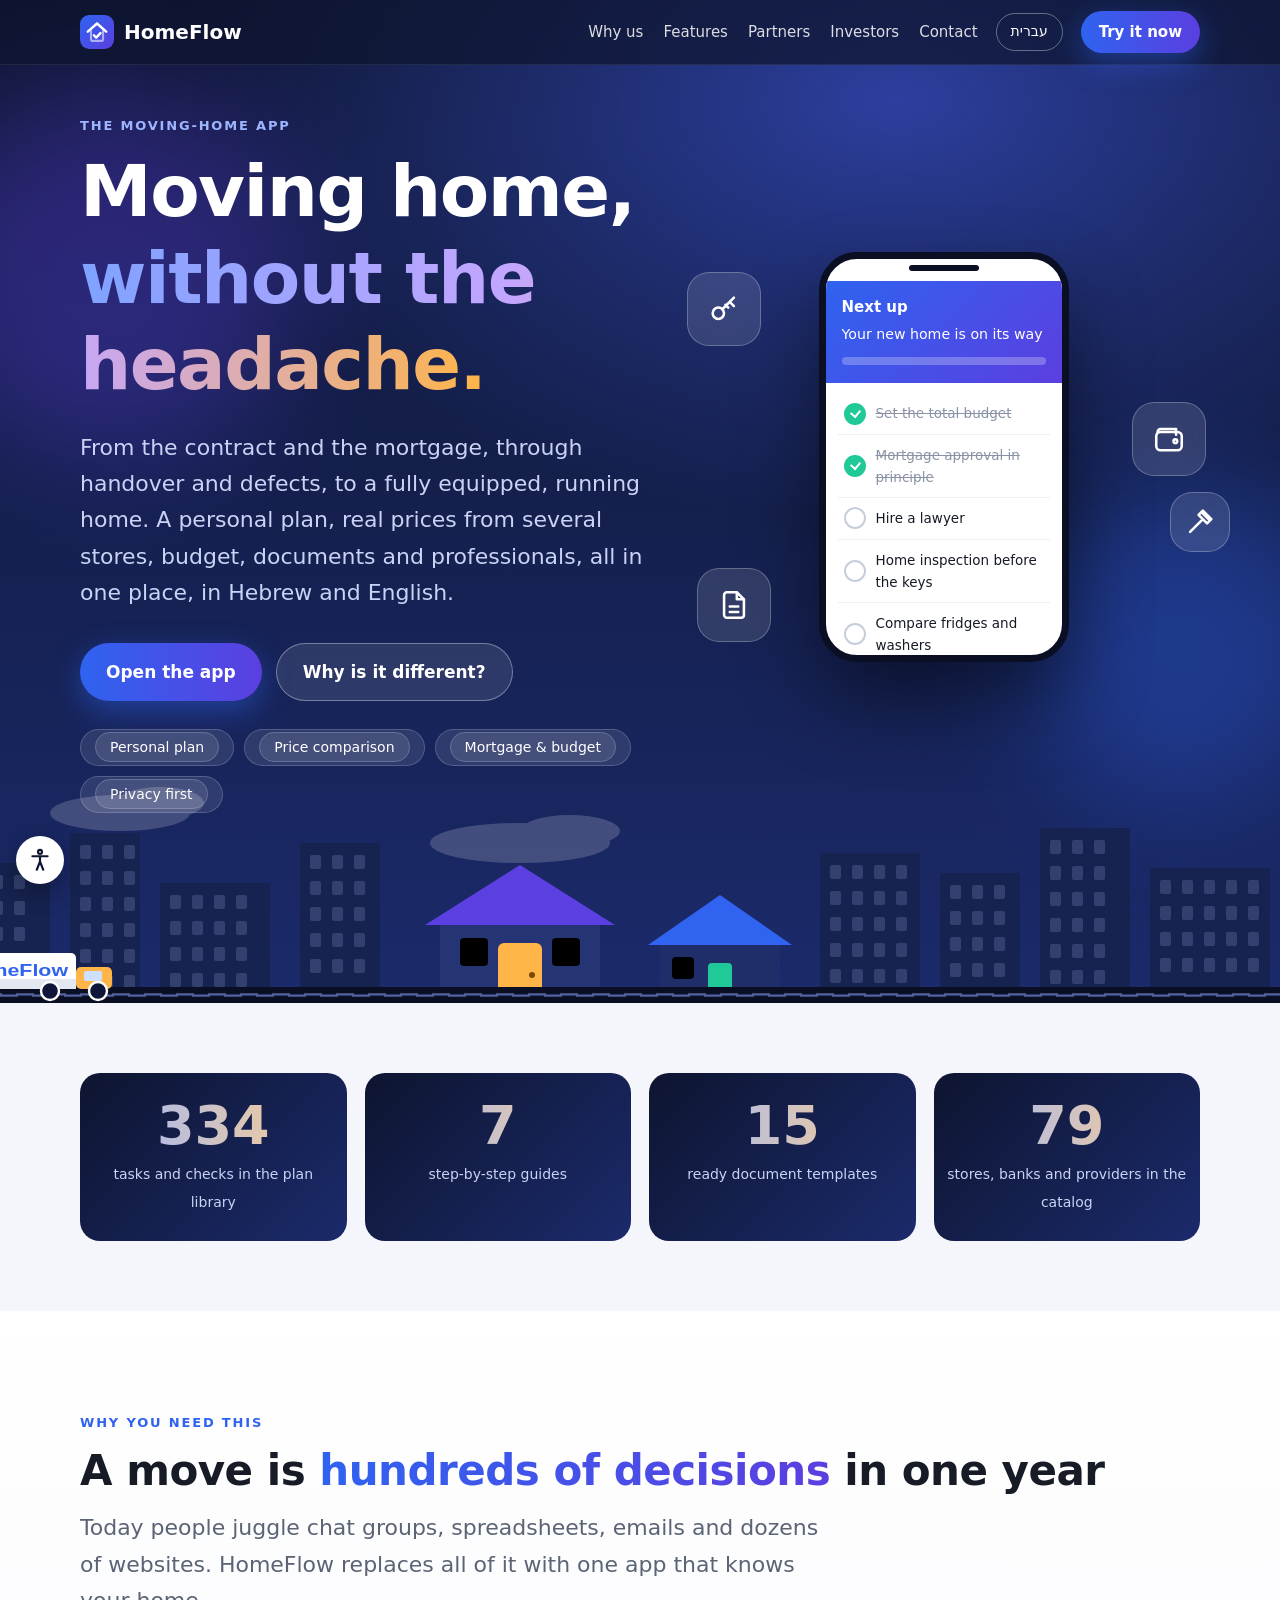
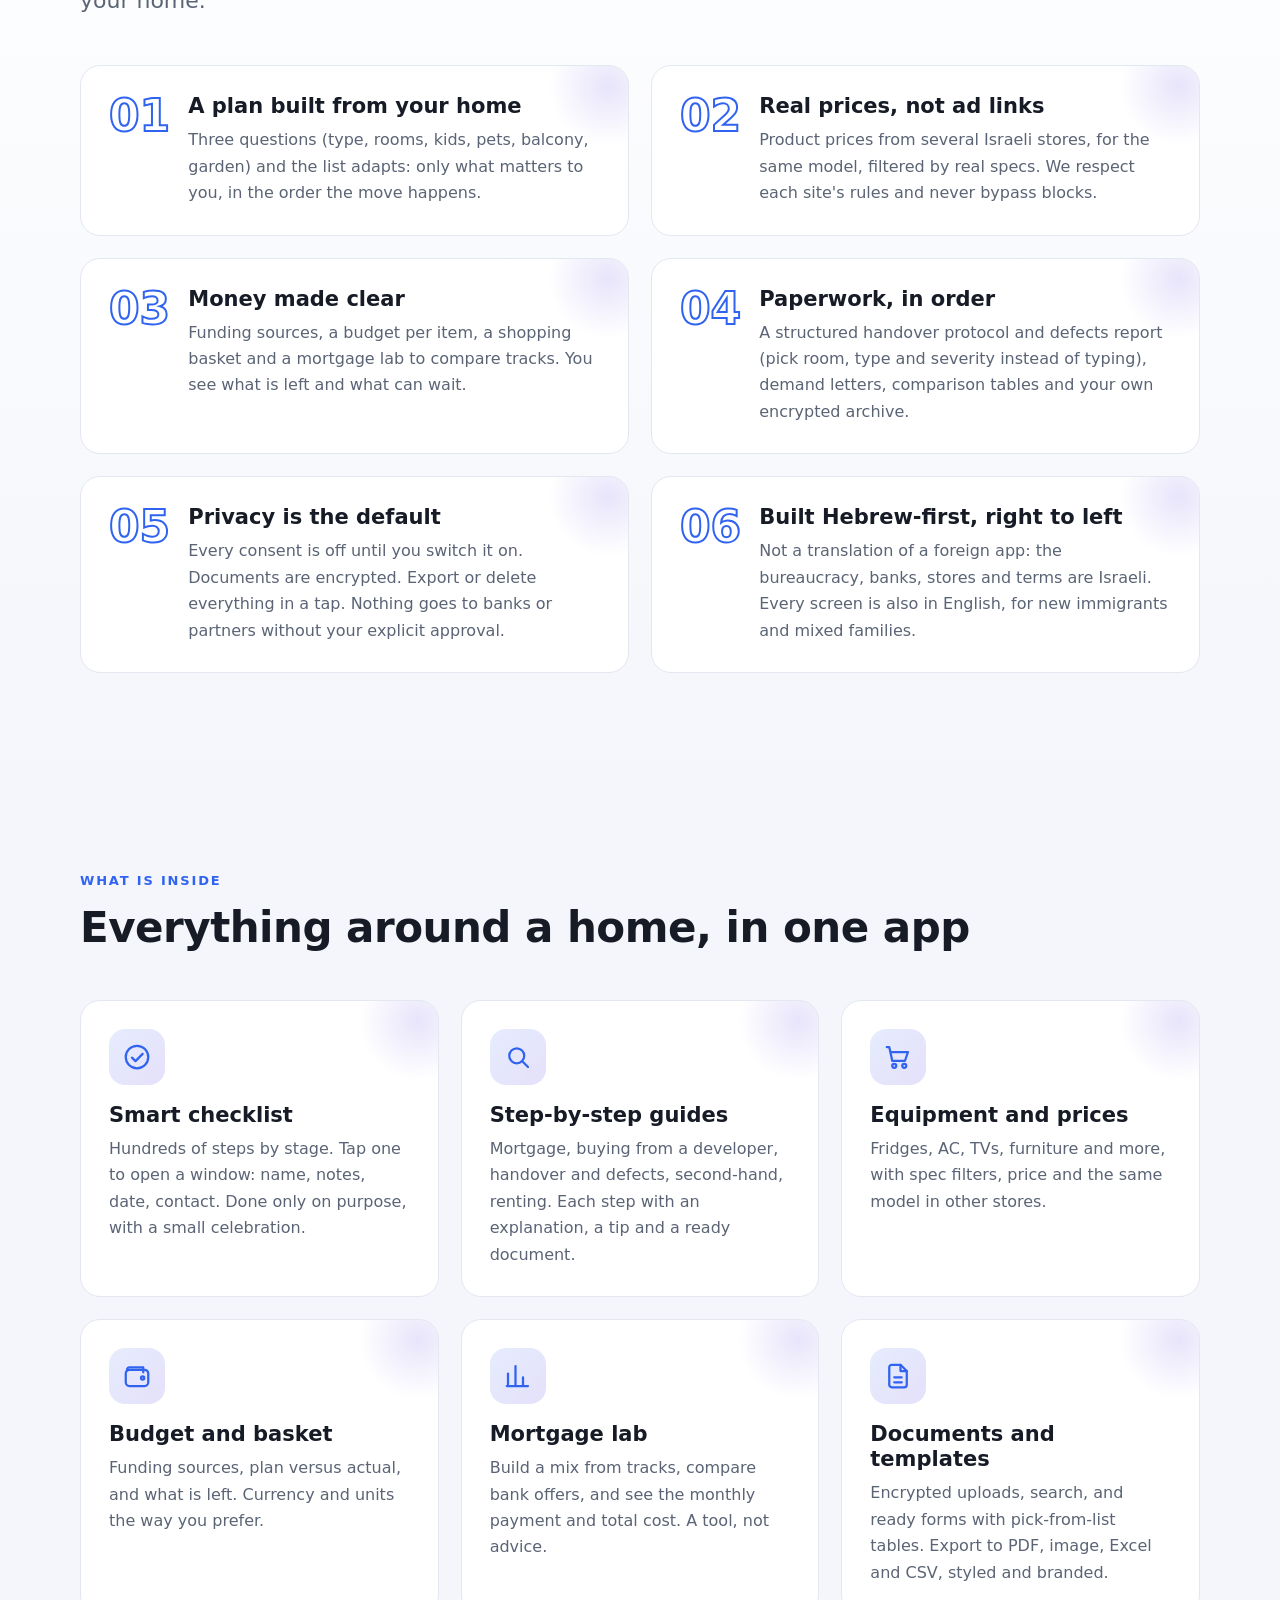
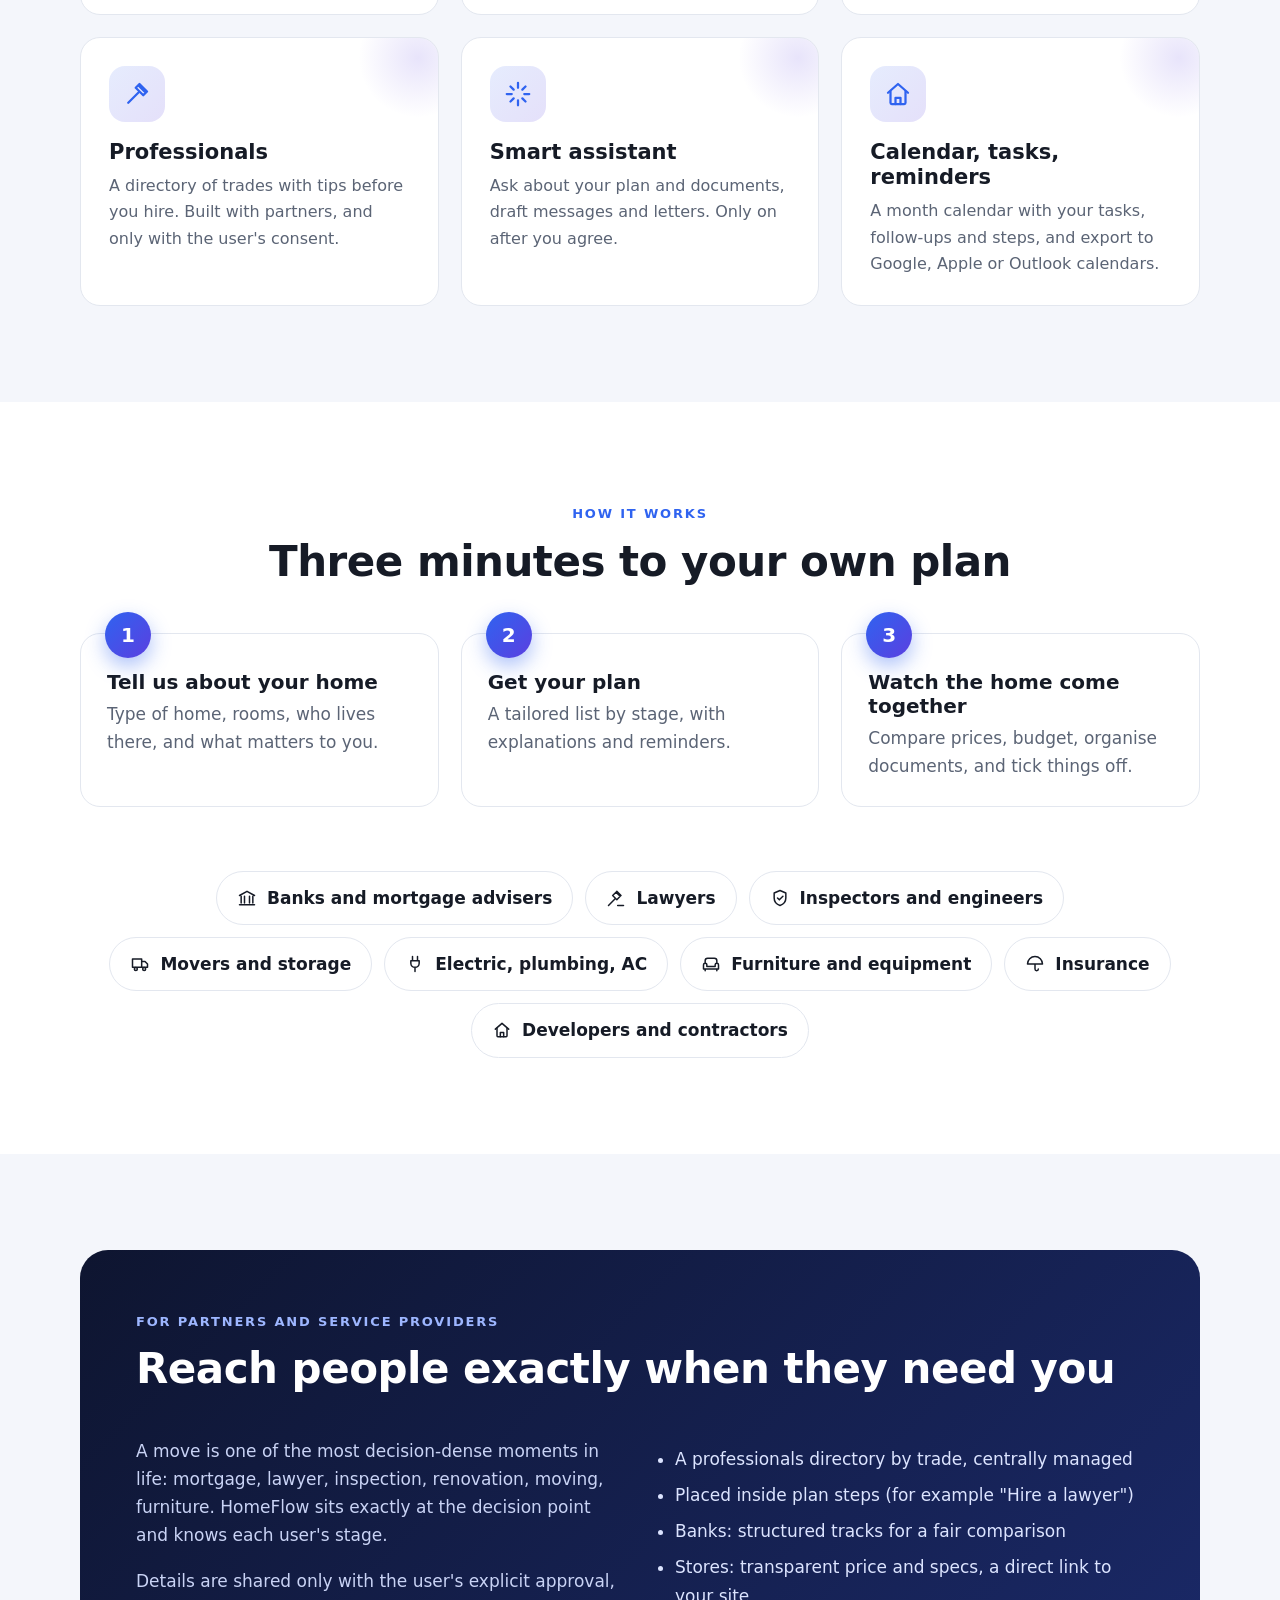
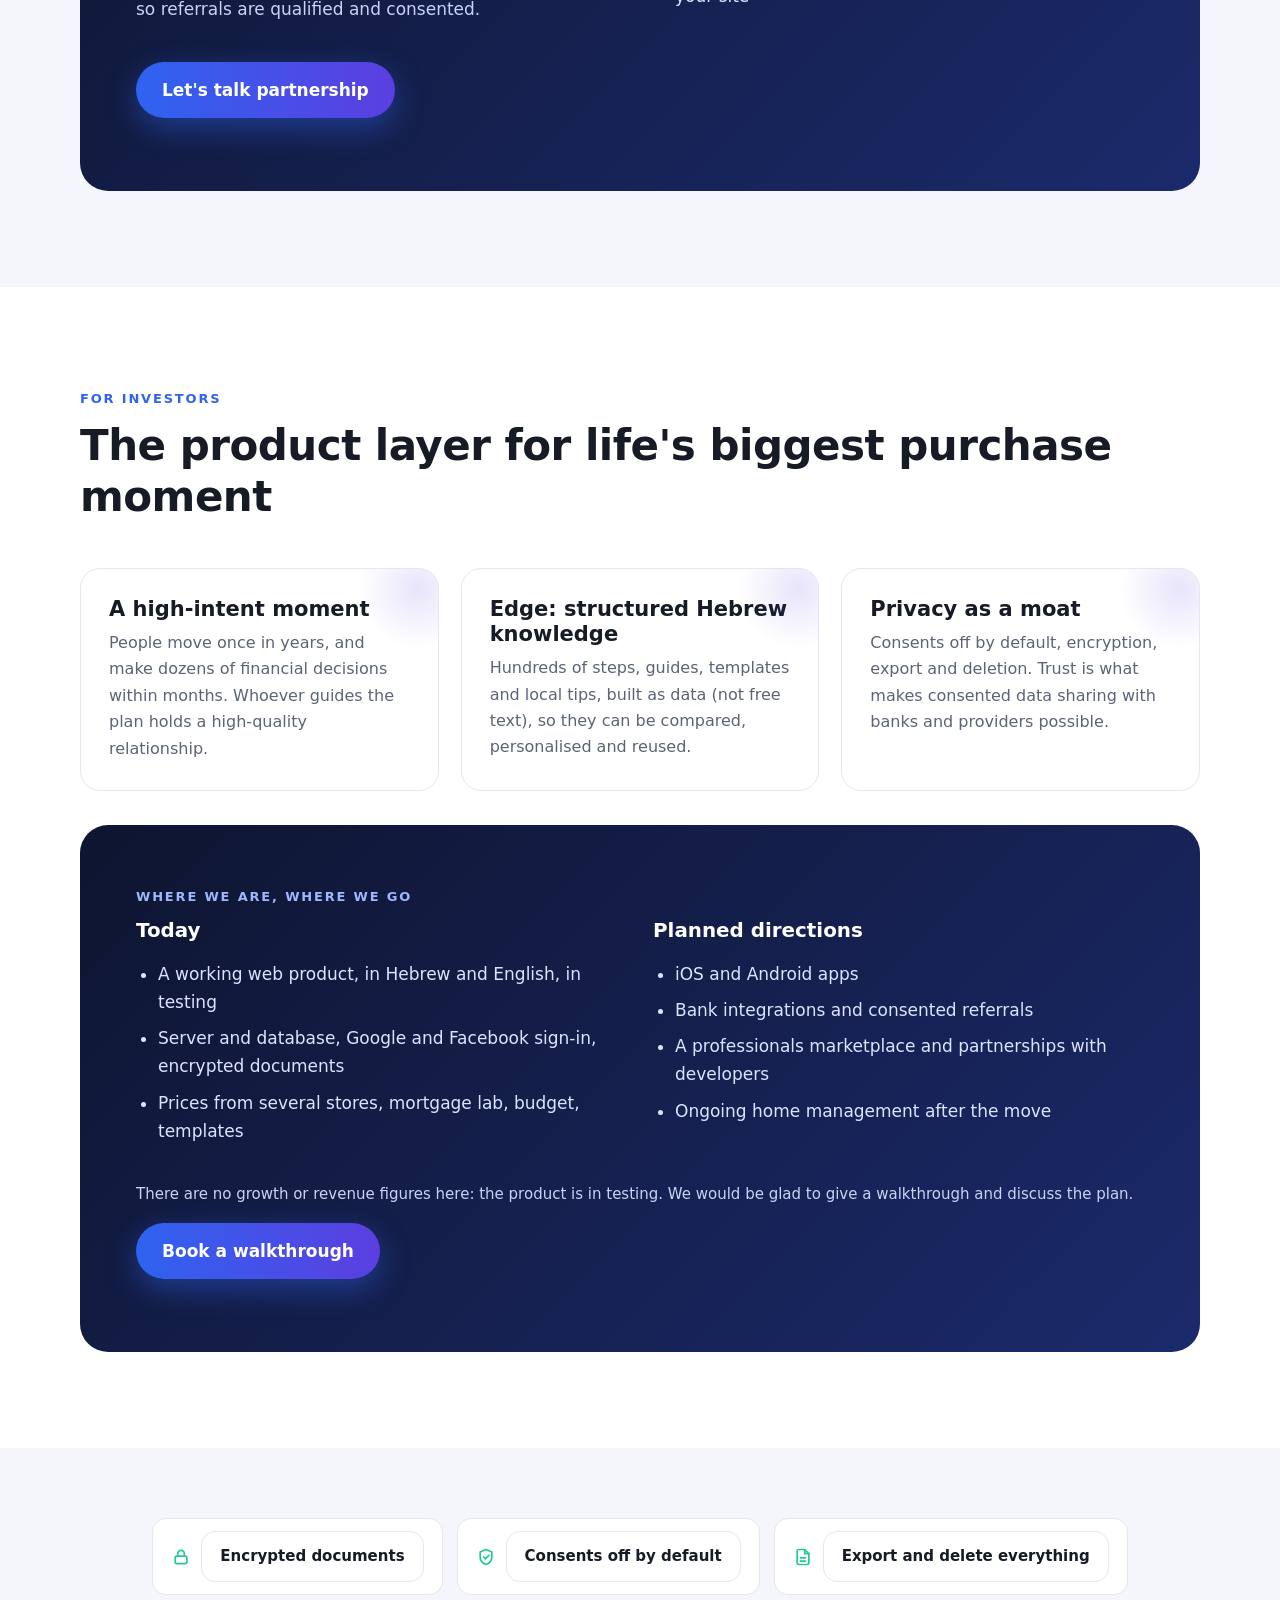
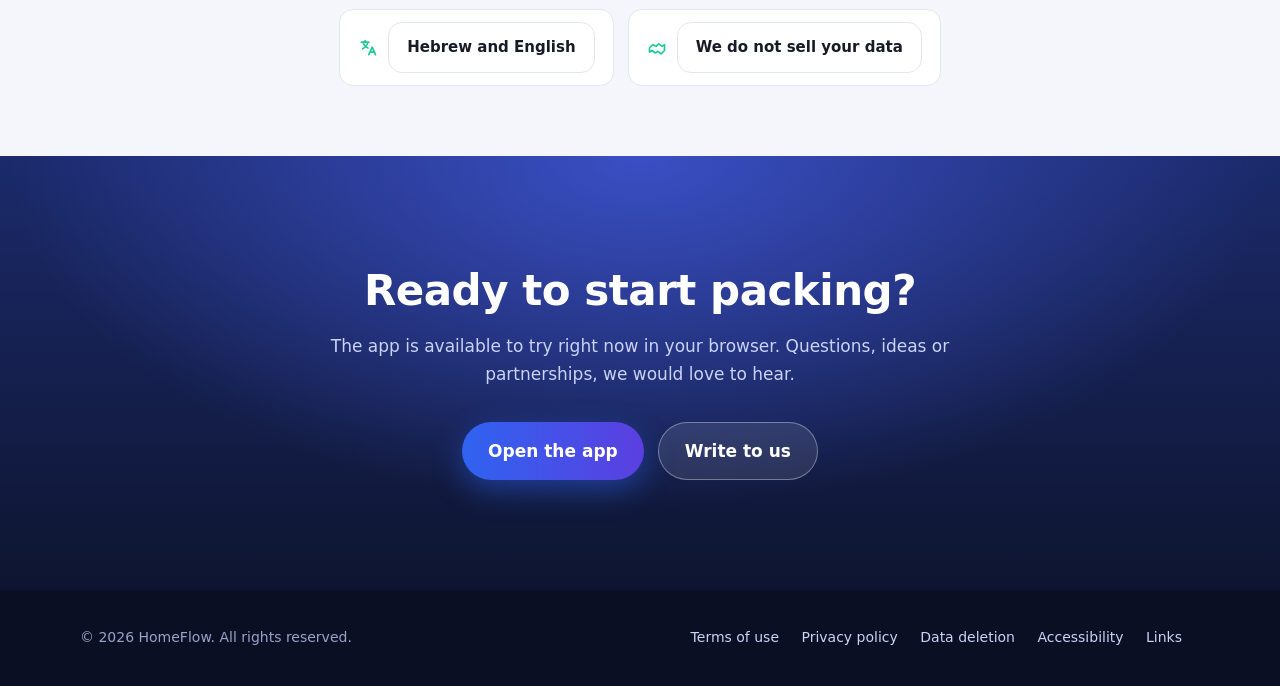
==== commit 50d003ee: "Publish site from HomeFlow ef63c49 (with web app)" ====
--- a/index.html
+++ b/index.html
@@ -50,9 +50,7 @@
 .win{animation:blink 5s infinite;transform-origin:center}
 @keyframes blink{0%,100%{fill:#33406F}45%{fill:#FFD27A}55%{fill:#FFD27A}}
 .truck{animation:drive 22s linear infinite}
-@keyframes drive{from{transform:translateX(-260px)}to{transform:translateX(1500px)}}
-html[dir=rtl] .truck{animation-name:driveRtl}
-@keyframes driveRtl{from{transform:translateX(1500px) scaleX(-1)}to{transform:translateX(-260px) scaleX(-1)}}
+@keyframes drive{from{transform:translateX(-280px)}to{transform:translateX(1540px)}}
 .cloud{animation:float 38s linear infinite;opacity:.18}
 @keyframes float{from{transform:translateX(-200px)}to{transform:translateX(1400px)}}
 .orbs{position:absolute;inset:0;z-index:1;pointer-events:none}
@@ -222,7 +220,7 @@
     </div>
   </div>
   <div class="scene" aria-hidden="true">
-    <svg viewBox="0 0 1440 230" preserveAspectRatio="xMidYMax slice">
+    <svg viewBox="0 0 1440 230" preserveAspectRatio="xMidYMax slice" style="direction:ltr">
       <g class="cloud"><ellipse cx="200" cy="40" rx="70" ry="18" fill="#fff"/><ellipse cx="240" cy="30" rx="44" ry="16" fill="#fff"/></g>
       <g class="cloud" style="animation-delay:-18s;animation-duration:52s"><ellipse cx="600" cy="70" rx="90" ry="20" fill="#fff"/><ellipse cx="650" cy="58" rx="50" ry="16" fill="#fff"/></g>
       <g fill="#16224f"><rect x="40" y="90" width="90" height="140"/><rect x="150" y="60" width="70" height="170"/><rect x="240" y="110" width="110" height="120"/><rect x="380" y="70" width="80" height="160"/><rect x="900" y="80" width="100" height="150"/><rect x="1020" y="100" width="80" height="130"/><rect x="1120" y="55" width="90" height="175"/><rect x="1230" y="95" width="120" height="135"/></g>
@@ -230,7 +228,14 @@
       <g><polygon points="520,230 520,150 600,100 680,150 680,230" fill="#243475"/><polygon points="505,152 600,92 695,152" fill="#5B3FE0"/><rect x="578" y="170" width="44" height="60" rx="6" fill="#FFB547"/><rect x="540" y="165" width="28" height="28" rx="4" class="win"/><rect x="632" y="165" width="28" height="28" rx="4" class="win" style="animation-delay:-2s"/><circle cx="612" cy="202" r="3" fill="#7a4a00"/></g>
       <g><polygon points="740,230 740,170 800,130 860,170 860,230" fill="#1f2d68"/><polygon points="728,172 800,122 872,172" fill="#2F63F0"/><rect x="788" y="190" width="24" height="40" rx="4" fill="#20C997"/><rect x="752" y="184" width="22" height="22" rx="4" class="win" style="animation-delay:-3s"/></g>
       <rect y="214" width="1440" height="16" fill="#0A0F24"/><rect y="221" width="1440" height="2" fill="#2d3a73" stroke-dasharray="18 14" stroke="#7d8ac8"/>
-      <g class="truck"><rect x="0" y="184" width="70" height="32" rx="4" fill="#fff"/><rect x="70" y="194" width="32" height="22" rx="4" fill="#FFB547"/><rect x="76" y="198" width="14" height="9" fill="#cfe0ff"/><circle cx="20" cy="218" r="8" fill="#10163a" stroke="#fff" stroke-width="2"/><circle cx="84" cy="218" r="8" fill="#10163a" stroke="#fff" stroke-width="2"/><text x="10" y="205" font-size="13" font-weight="800" fill="#2F63F0" font-family="Arial">HomeFlow</text></g>
+      <g class="truck">
+        <rect x="0" y="180" width="156" height="36" rx="5" fill="#fff"/>
+        <rect x="0" y="206" width="156" height="10" rx="0" fill="#E3E7EF"/>
+        <g transform="translate(9 186) scale(.5)"><rect width="48" height="48" rx="13" fill="url(#lg)"/><path d="M11 23.5 24 12l13 11.5" stroke="#fff" stroke-width="3.6" stroke-linecap="round" stroke-linejoin="round" fill="none"/><path d="m19.6 28.6 3.3 3.3 6-6.4" stroke="#fff" stroke-width="3.6" stroke-linecap="round" stroke-linejoin="round" fill="none"/></g>
+        <text x="40" y="203" font-size="17" font-weight="800" fill="#2F63F0" font-family="Arial,sans-serif" textLength="108" lengthAdjust="spacingAndGlyphs">HomeFlow</text>
+        <rect x="156" y="194" width="36" height="22" rx="5" fill="#FFB547"/><rect x="164" y="198" width="18" height="10" rx="2" fill="#cfe0ff"/>
+        <circle cx="30" cy="218" r="9" fill="#10163a" stroke="#fff" stroke-width="2.4"/><circle cx="130" cy="218" r="9" fill="#10163a" stroke="#fff" stroke-width="2.4"/><circle cx="178" cy="218" r="9" fill="#10163a" stroke="#fff" stroke-width="2.4"/>
+      </g>
     </svg>
   </div>
 </section>
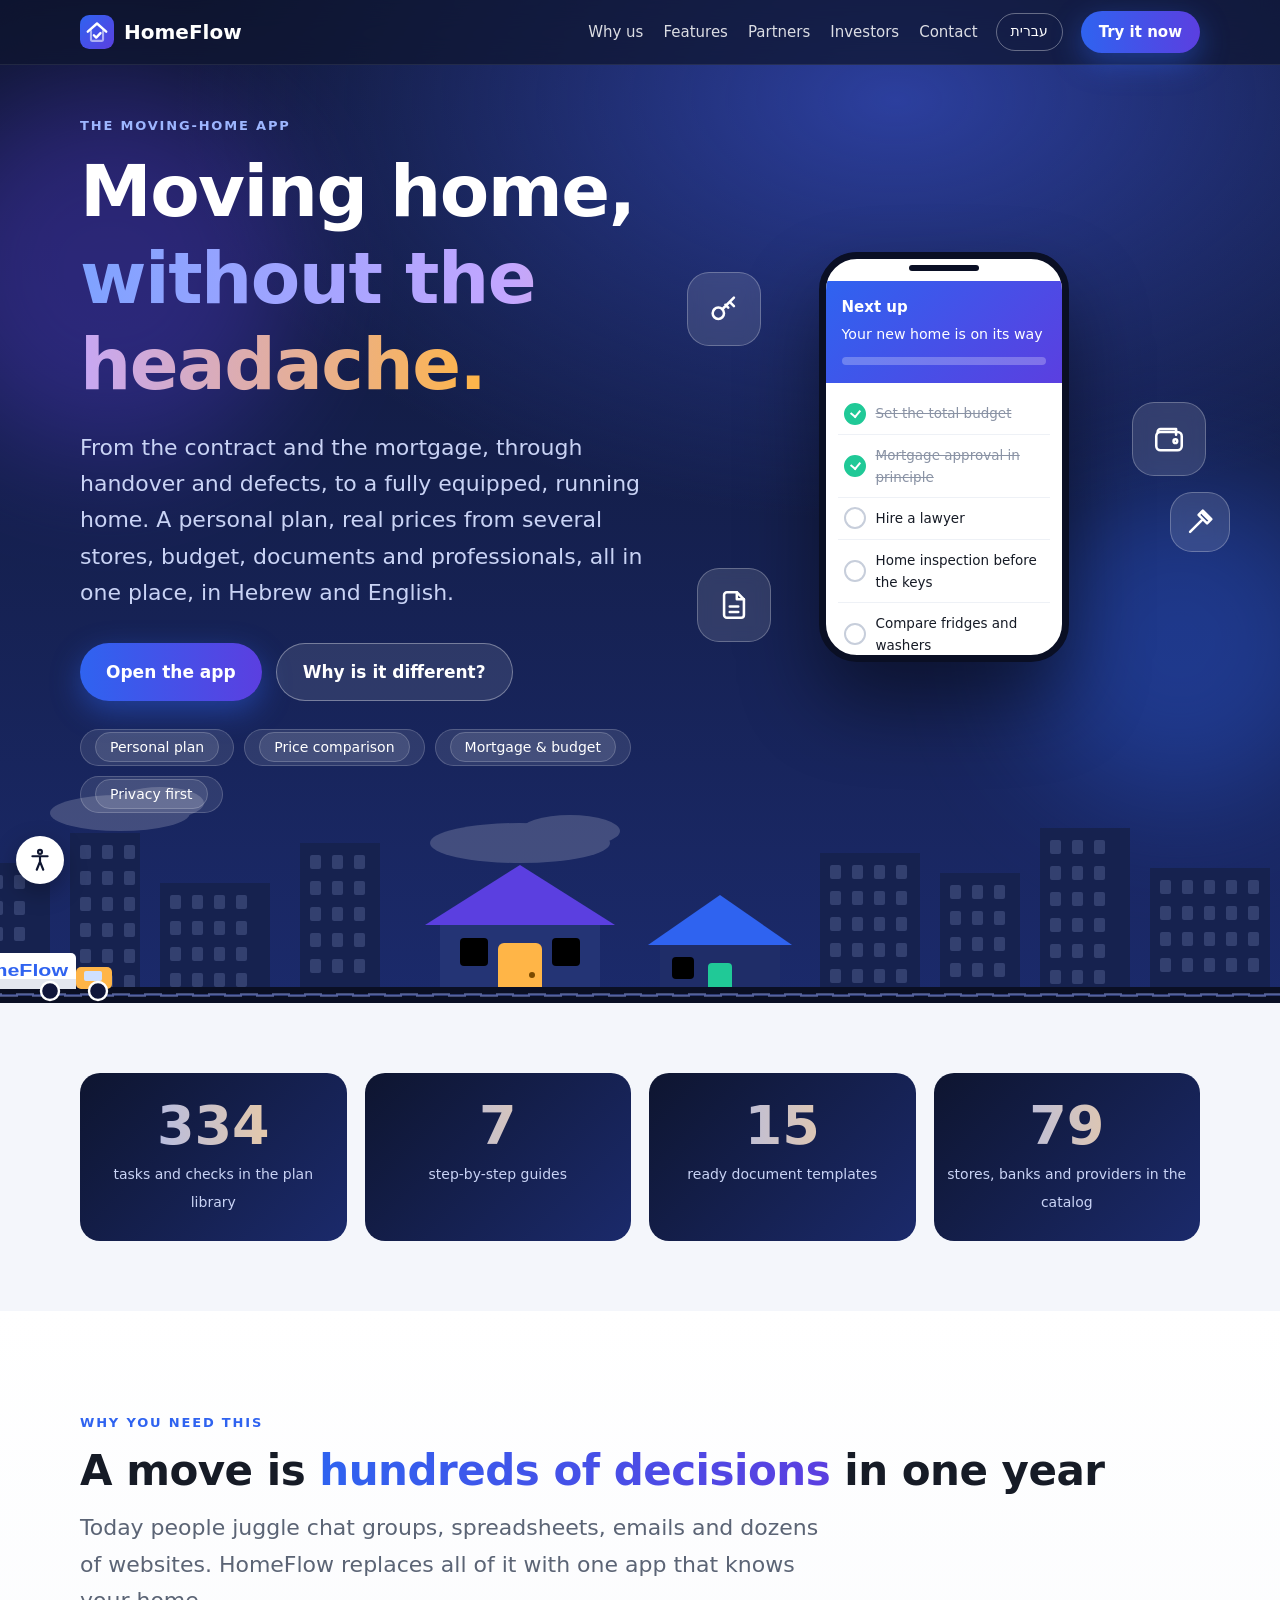
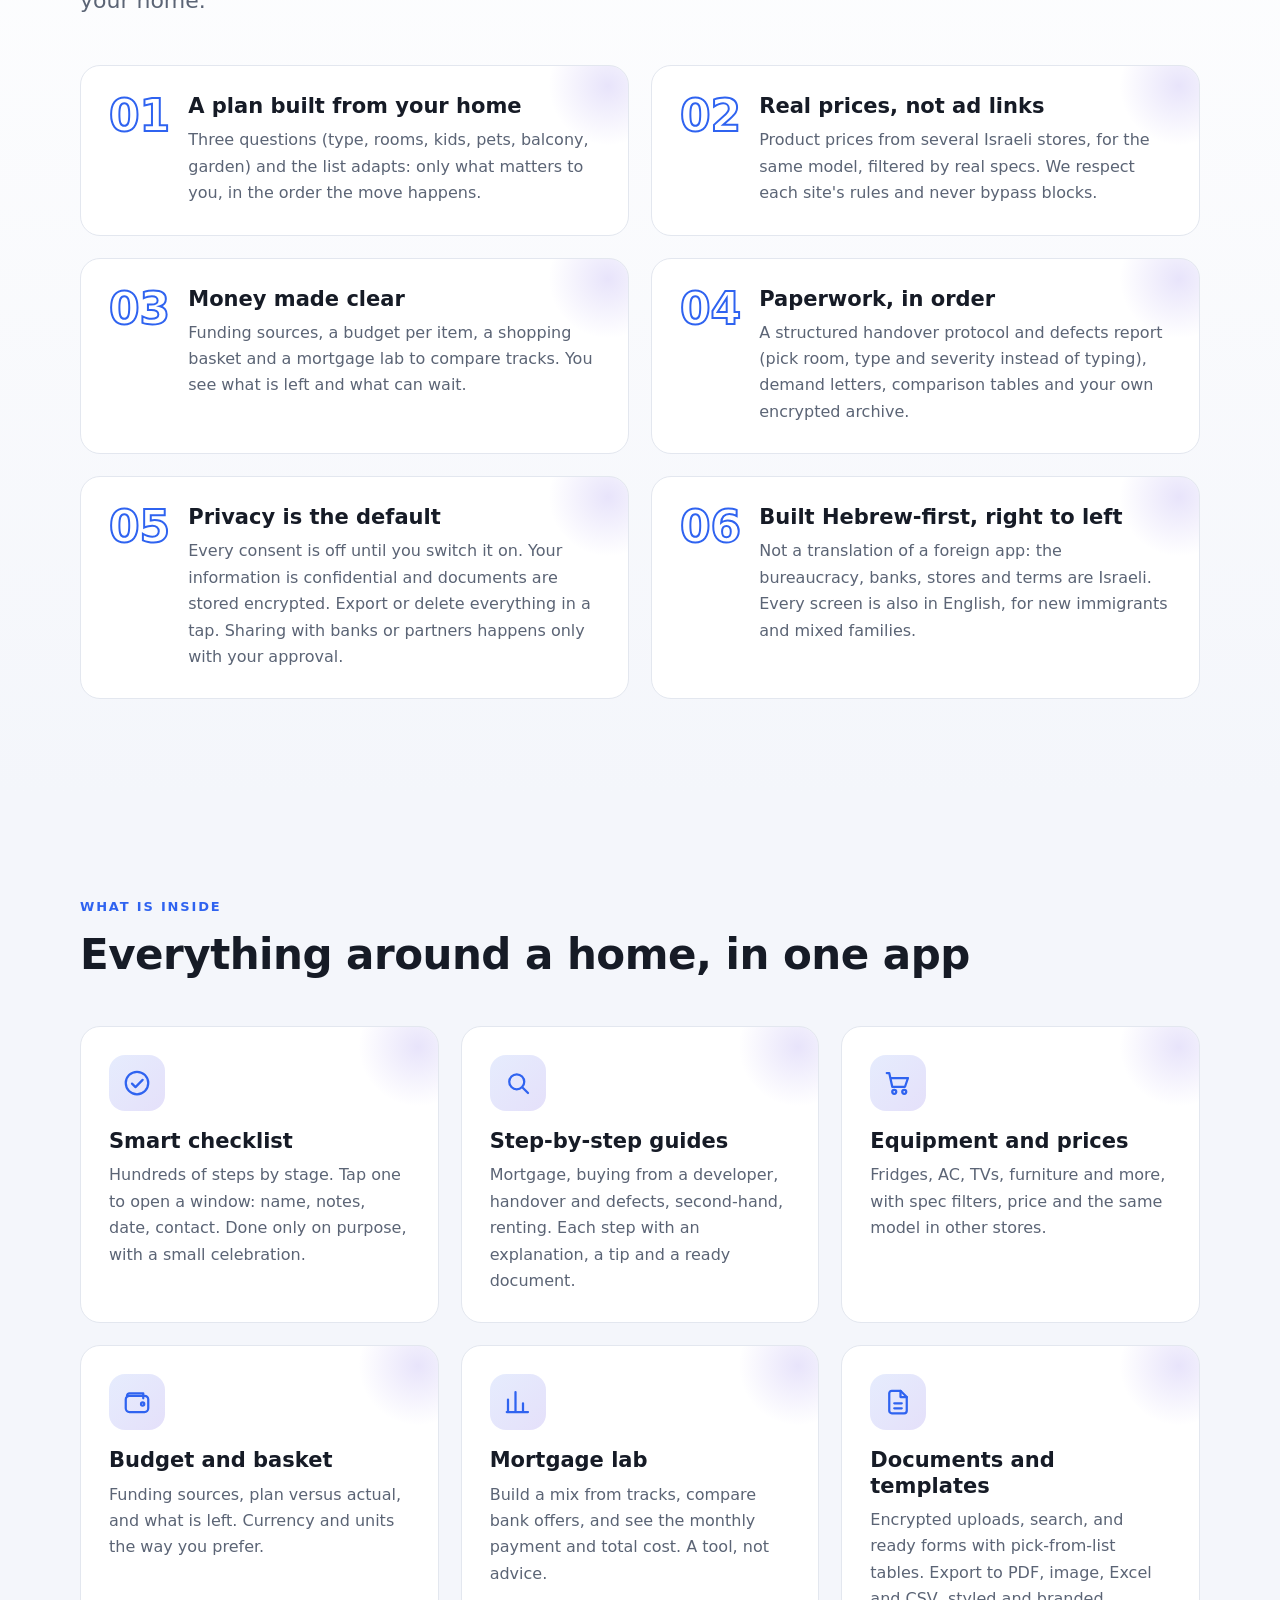
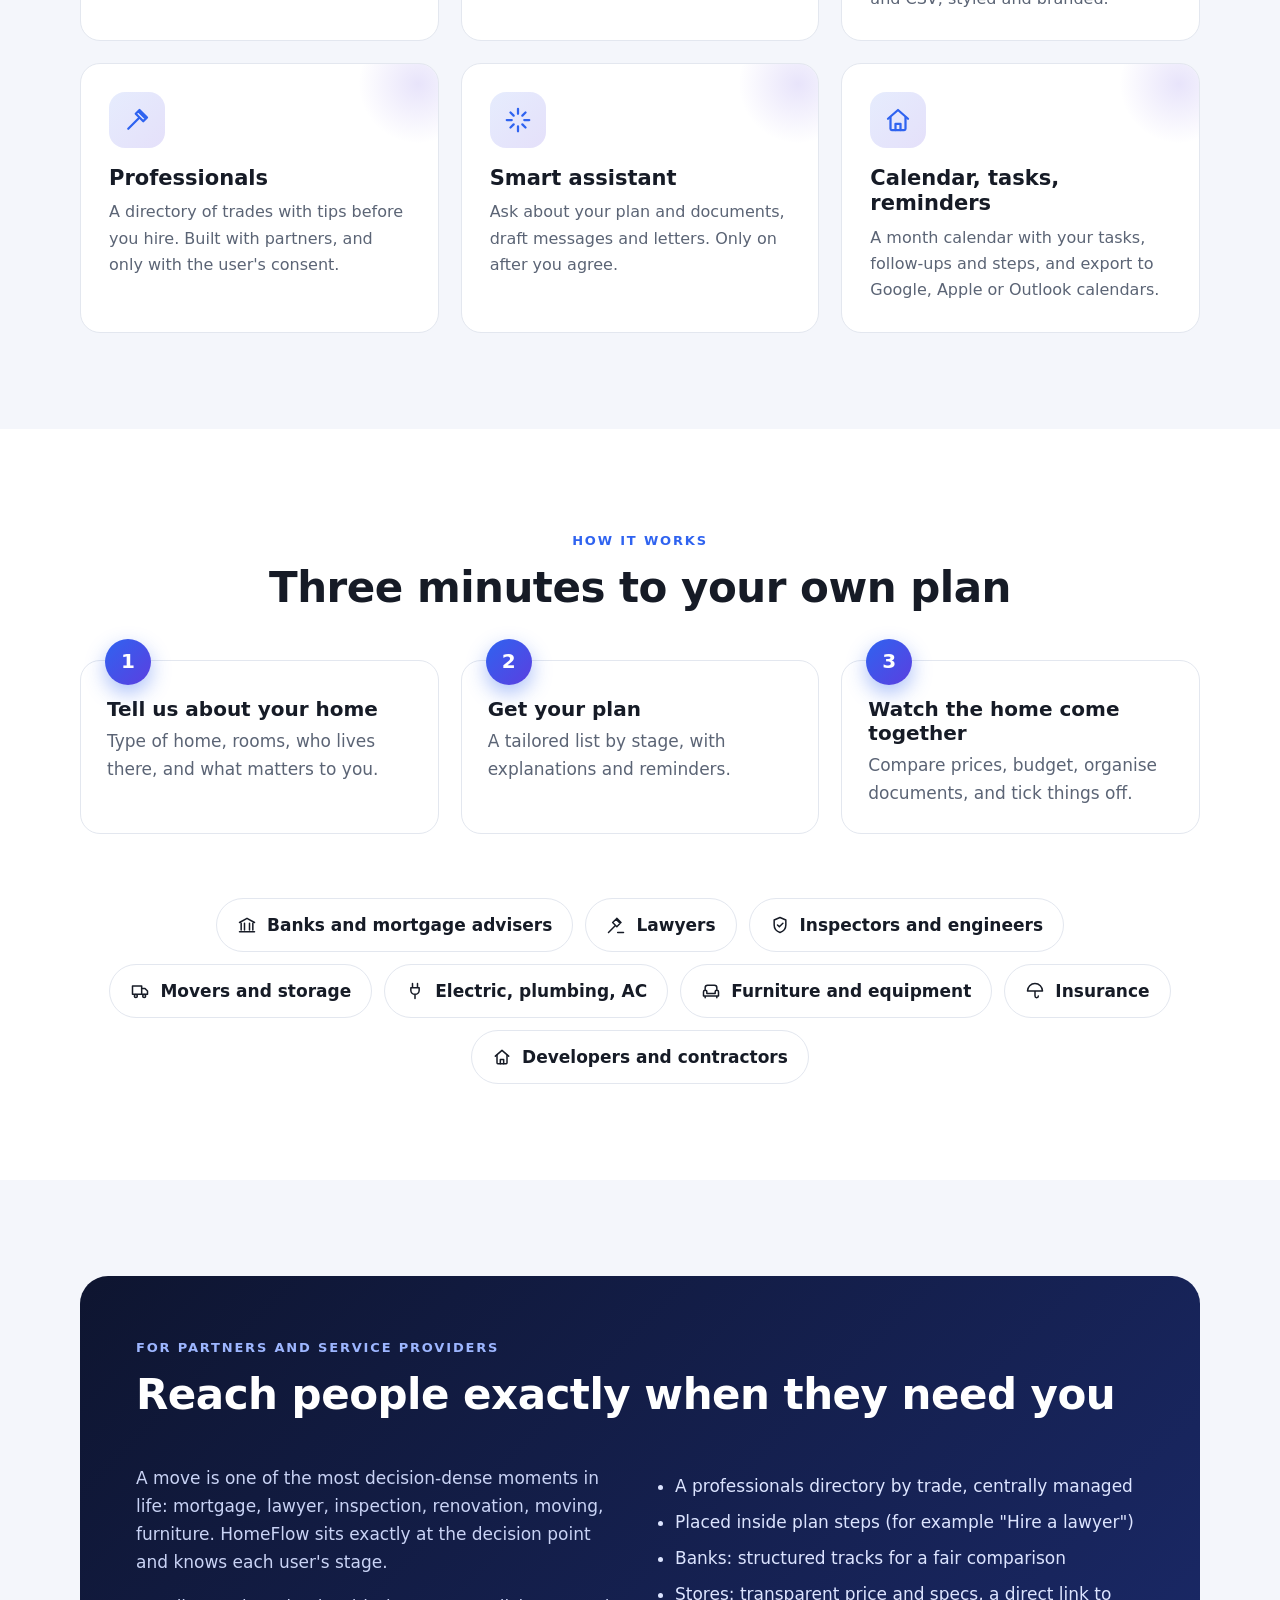
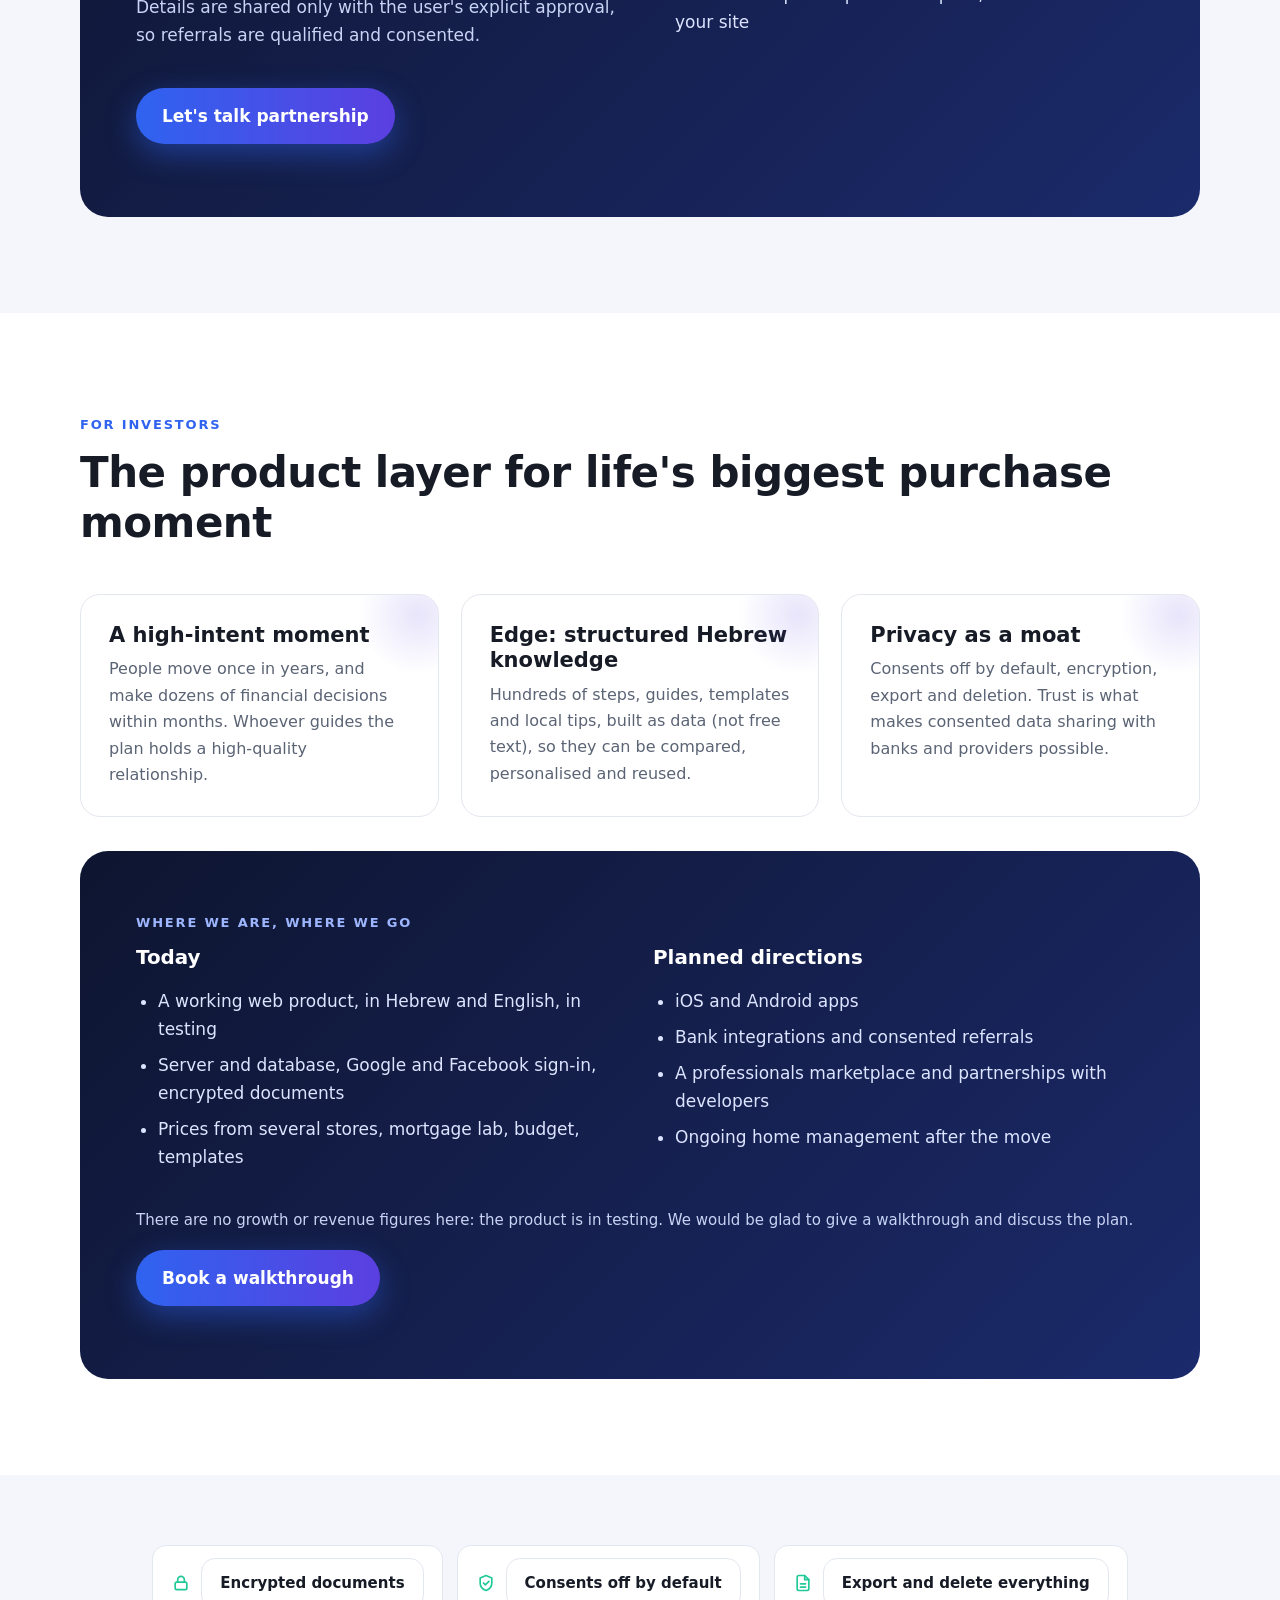
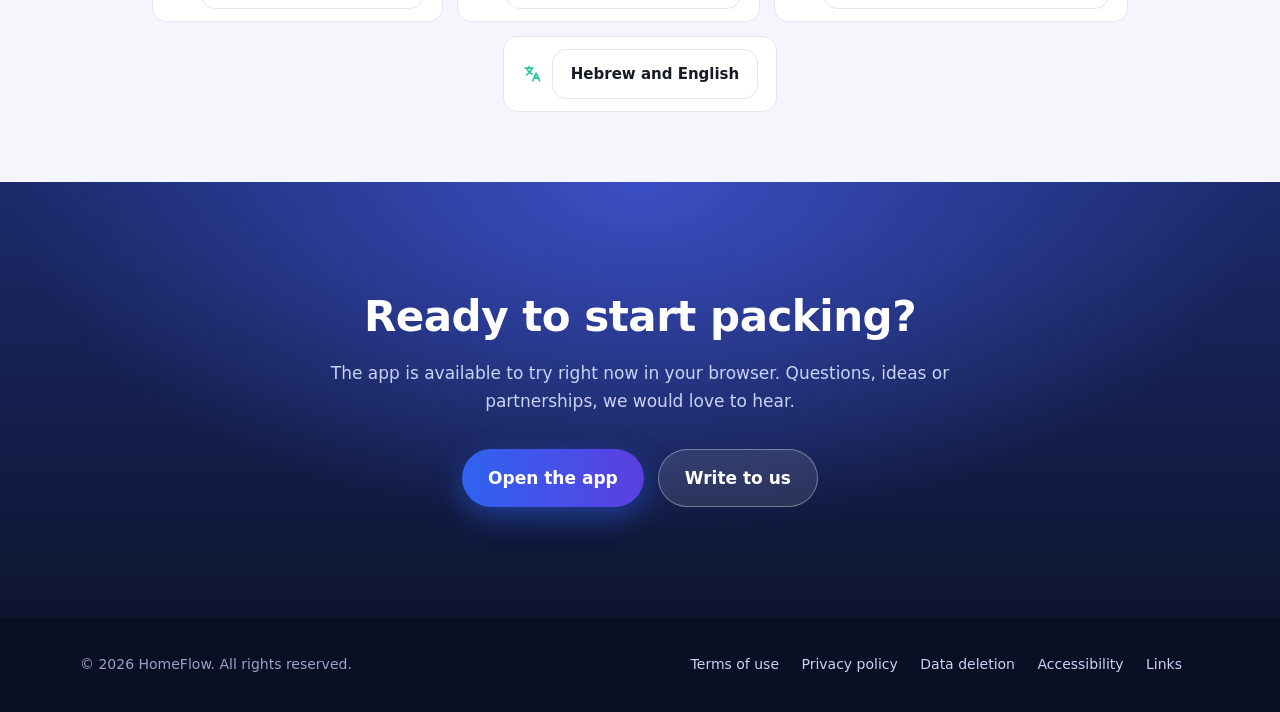
==== commit 08b13b26: "Publish site from HomeFlow 34bc89c (uncommitted changes in site/) (with web app)" ====
--- a/index.html
+++ b/index.html
@@ -263,7 +263,7 @@
       <div class="card reveal"><span class="num">02</span><div><h3><span class="he" lang="he">מחירים אמיתיים, לא קישורי פרסום</span><span class="en" lang="en">Real prices, not ad links</span></h3><p><span class="he" lang="he">מחירי מוצרים מכמה חנויות ישראליות, באותו דגם, עם סינון לפי מפרט אמיתי (נפח, דלתות, אנרגיה...). אנחנו מכבדים את כללי האתרים ולא עוקפים חסימות.</span><span class="en" lang="en">Product prices from several Israeli stores, for the same model, filtered by real specs. We respect each site's rules and never bypass blocks.</span></p></div></div>
       <div class="card reveal"><span class="num">03</span><div><h3><span class="he" lang="he">הכסף ברור: תקציב, סל, משכנתא</span><span class="en" lang="en">Money made clear</span></h3><p><span class="he" lang="he">מקורות מימון, תקציב לכל פריט, סל קניות ומעבדת משכנתא להשוואת מסלולים. רואים כמה נשאר, ומה כדאי לדחות.</span><span class="en" lang="en">Funding sources, a budget per item, a shopping basket and a mortgage lab to compare tracks. You see what is left and what can wait.</span></p></div></div>
       <div class="card reveal"><span class="num">04</span><div><h3><span class="he" lang="he">הנייר מסודר: מסמכים ותבניות</span><span class="en" lang="en">Paperwork, in order</span></h3><p><span class="he" lang="he">פרוטוקול מסירה ודוח ליקויים מובנים (בוחרים חדר, סוג וחומרה במקום לכתוב), מכתבי דרישה, טבלאות השוואה, וארכיון מוצפן שלכם.</span><span class="en" lang="en">A structured handover protocol and defects report (pick room, type and severity instead of typing), demand letters, comparison tables and your own encrypted archive.</span></p></div></div>
-      <div class="card reveal"><span class="num">05</span><div><h3><span class="he" lang="he">הפרטיות שלכם היא ברירת המחדל</span><span class="en" lang="en">Privacy is the default</span></h3><p><span class="he" lang="he">כל ההסכמות כבויות עד שאתם מדליקים אותן. מסמכים מוצפנים. ייצוא ומחיקה של כל המידע בלחיצה. שום מידע לא עובר לבנקים או לשותפים בלי אישור מפורש.</span><span class="en" lang="en">Every consent is off until you switch it on. Documents are encrypted. Export or delete everything in a tap. Nothing goes to banks or partners without your explicit approval.</span></p></div></div>
+      <div class="card reveal"><span class="num">05</span><div><h3><span class="he" lang="he">הפרטיות שלכם היא ברירת המחדל</span><span class="en" lang="en">Privacy is the default</span></h3><p><span class="he" lang="he">כל ההסכמות כבויות עד שאתם מדליקים אותן. המידע שלכם חסוי ומסמכים נשמרים מוצפנים. ייצוא ומחיקה של כל המידע בלחיצה. שיתוף עם בנקים או שותפים נעשה רק באישורכם.</span><span class="en" lang="en">Every consent is off until you switch it on. Your information is confidential and documents are stored encrypted. Export or delete everything in a tap. Sharing with banks or partners happens only with your approval.</span></p></div></div>
       <div class="card reveal"><span class="num">06</span><div><h3><span class="he" lang="he">נבנתה בעברית, מימין לשמאל</span><span class="en" lang="en">Built Hebrew-first, right to left</span></h3><p><span class="he" lang="he">לא תרגום של אפליקציה זרה: הבירוקרטיה, הבנקים, החנויות והמונחים ישראליים. וכל מסך זמין גם באנגלית, לעולים ולמשפחות מעורבות.</span><span class="en" lang="en">Not a translation of a foreign app: the bureaucracy, banks, stores and terms are Israeli. Every screen is also in English, for new immigrants and mixed families.</span></p></div></div>
     </div>
   </div>
@@ -335,7 +335,7 @@
     <div class="grid g3">
       <div class="card reveal"><h3><span class="he" lang="he">רגע בעל כוונה גבוהה</span><span class="en" lang="en">A high-intent moment</span></h3><p><span class="he" lang="he">אדם עובר דירה פעם בכמה שנים, ובתוך כמה חודשים מקבל עשרות החלטות כספיות. מי שמלווה את התוכנית מחזיק בקשר איכותי.</span><span class="en" lang="en">People move once in years, and make dozens of financial decisions within months. Whoever guides the plan holds a high-quality relationship.</span></p></div>
       <div class="card reveal"><h3><span class="he" lang="he">יתרון: ידע מובנה בעברית</span><span class="en" lang="en">Edge: structured Hebrew knowledge</span></h3><p><span class="he" lang="he">מאות צעדים, מדריכים, תבניות וטיפים מקומיים, שנבנו כנתונים (לא כטקסט חופשי) ולכן ניתנים להשוואה, התאמה ושימוש חוזר.</span><span class="en" lang="en">Hundreds of steps, guides, templates and local tips, built as data (not free text), so they can be compared, personalised and reused.</span></p></div>
-      <div class="card reveal"><h3><span class="he" lang="he">מודל פרטיות כחפיר</span><span class="en" lang="en">Privacy as a moat</span></h3><p><span class="he" lang="he">הסכמות כבויות כברירת מחדל, הצפנה, ייצוא ומחיקה. אמון הוא מה שמאפשר שיתוף נתונים בהסכמה עם בנקים ונותני שירות.</span><span class="en" lang="en">Consents off by default, encryption, export and deletion. Trust is what makes consented data sharing with banks and providers possible.</span></p></div>
+      <div class="card reveal"><h3><span class="he" lang="he">מודל פרטיות מחמיר</span><span class="en" lang="en">Privacy as a moat</span></h3><p><span class="he" lang="he">הסכמות כבויות כברירת מחדל, הצפנה, ייצוא ומחיקה. אמון הוא מה שמאפשר שיתוף נתונים בהסכמה עם בנקים ונותני שירות.</span><span class="en" lang="en">Consents off by default, encryption, export and deletion. Trust is what makes consented data sharing with banks and providers possible.</span></p></div>
     </div>
     <div class="band reveal" style="margin-top:34px">
       <span class="eyebrow"><span class="he" lang="he">איפה אנחנו ולאן</span><span class="en" lang="en">Where we are, where we go</span></span>
@@ -362,7 +362,6 @@
       <span><svg><use href="#i-shield"/></svg><span class="he" lang="he">הסכמות כבויות כברירת מחדל</span><span class="en" lang="en">Consents off by default</span></span>
       <span><svg><use href="#i-doc"/></svg><span class="he" lang="he">ייצוא ומחיקה של כל המידע</span><span class="en" lang="en">Export and delete everything</span></span>
       <span><svg><use href="#i-lang"/></svg><span class="he" lang="he">עברית ואנגלית</span><span class="en" lang="en">Hebrew and English</span></span>
-      <span><svg><use href="#i-hand"/></svg><span class="he" lang="he">לא מוכרים את המידע שלכם</span><span class="en" lang="en">We do not sell your data</span></span>
     </div>
   </div>
 </section>
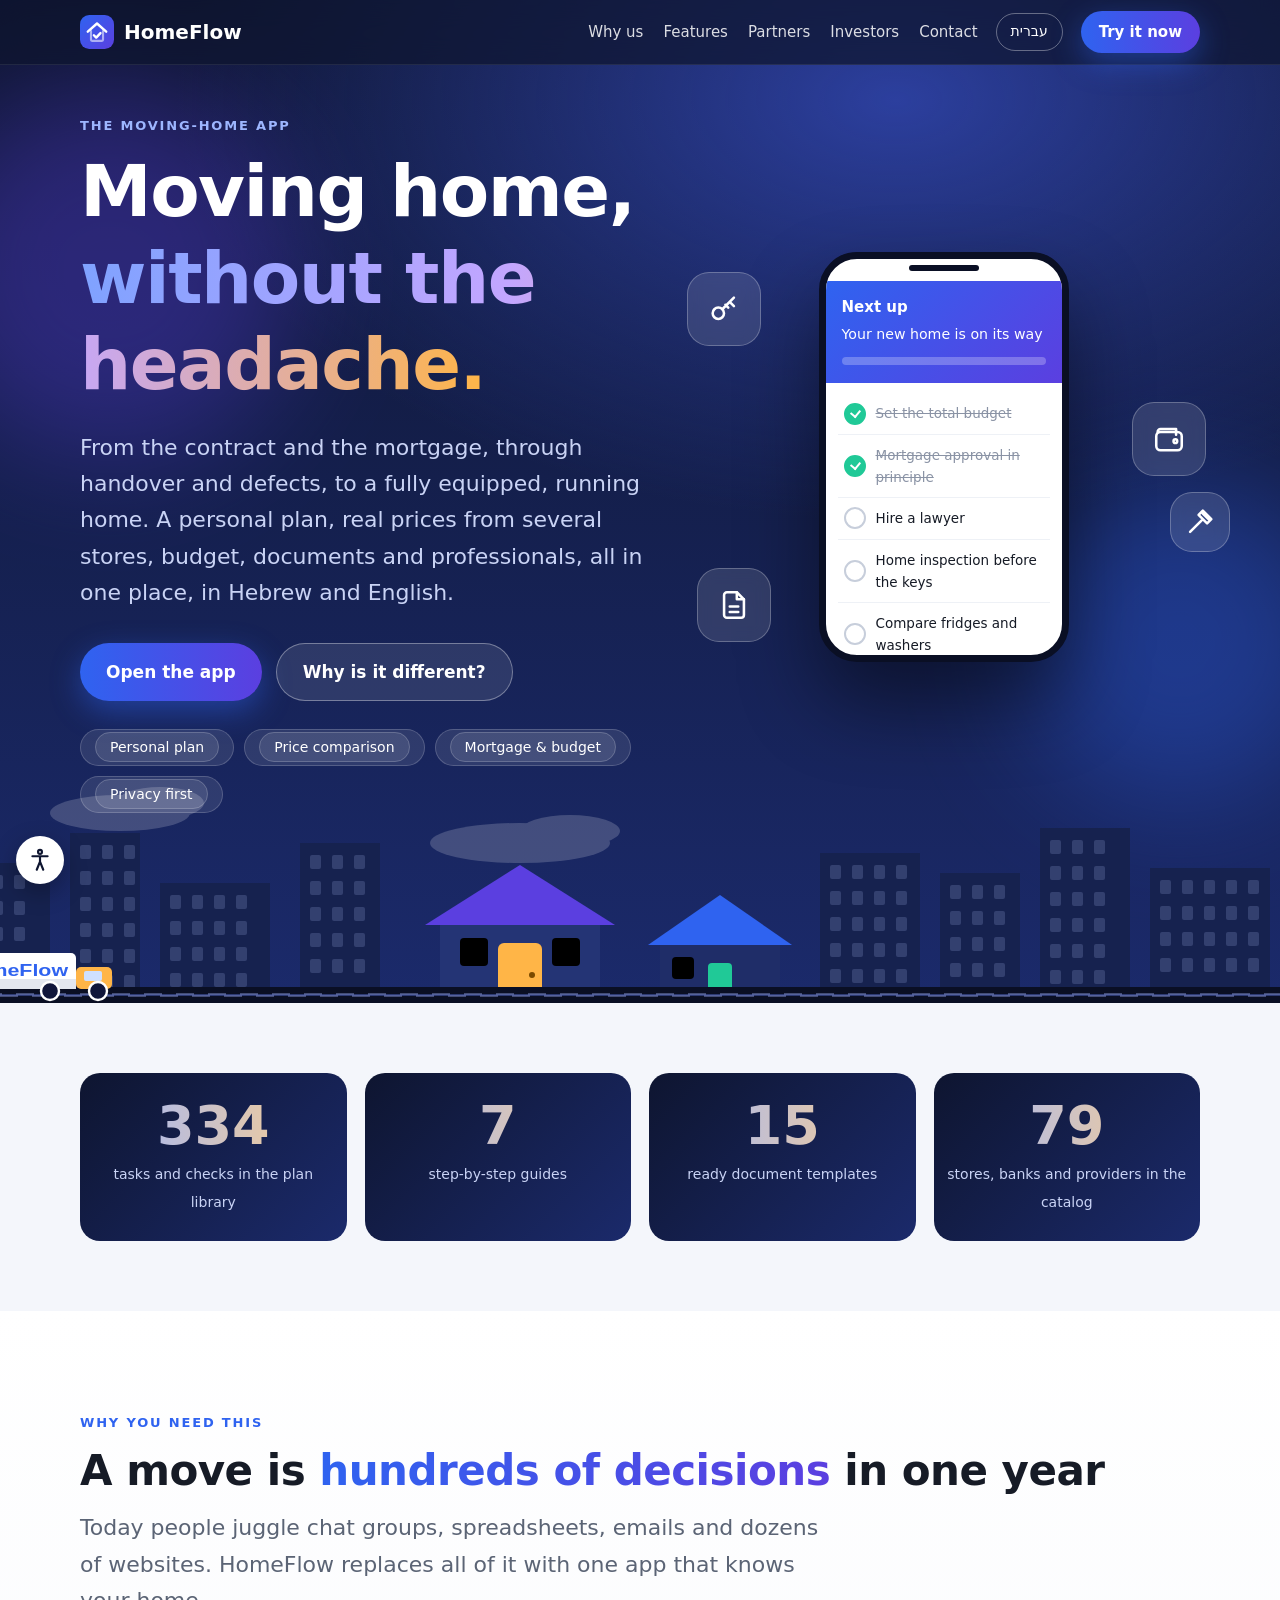
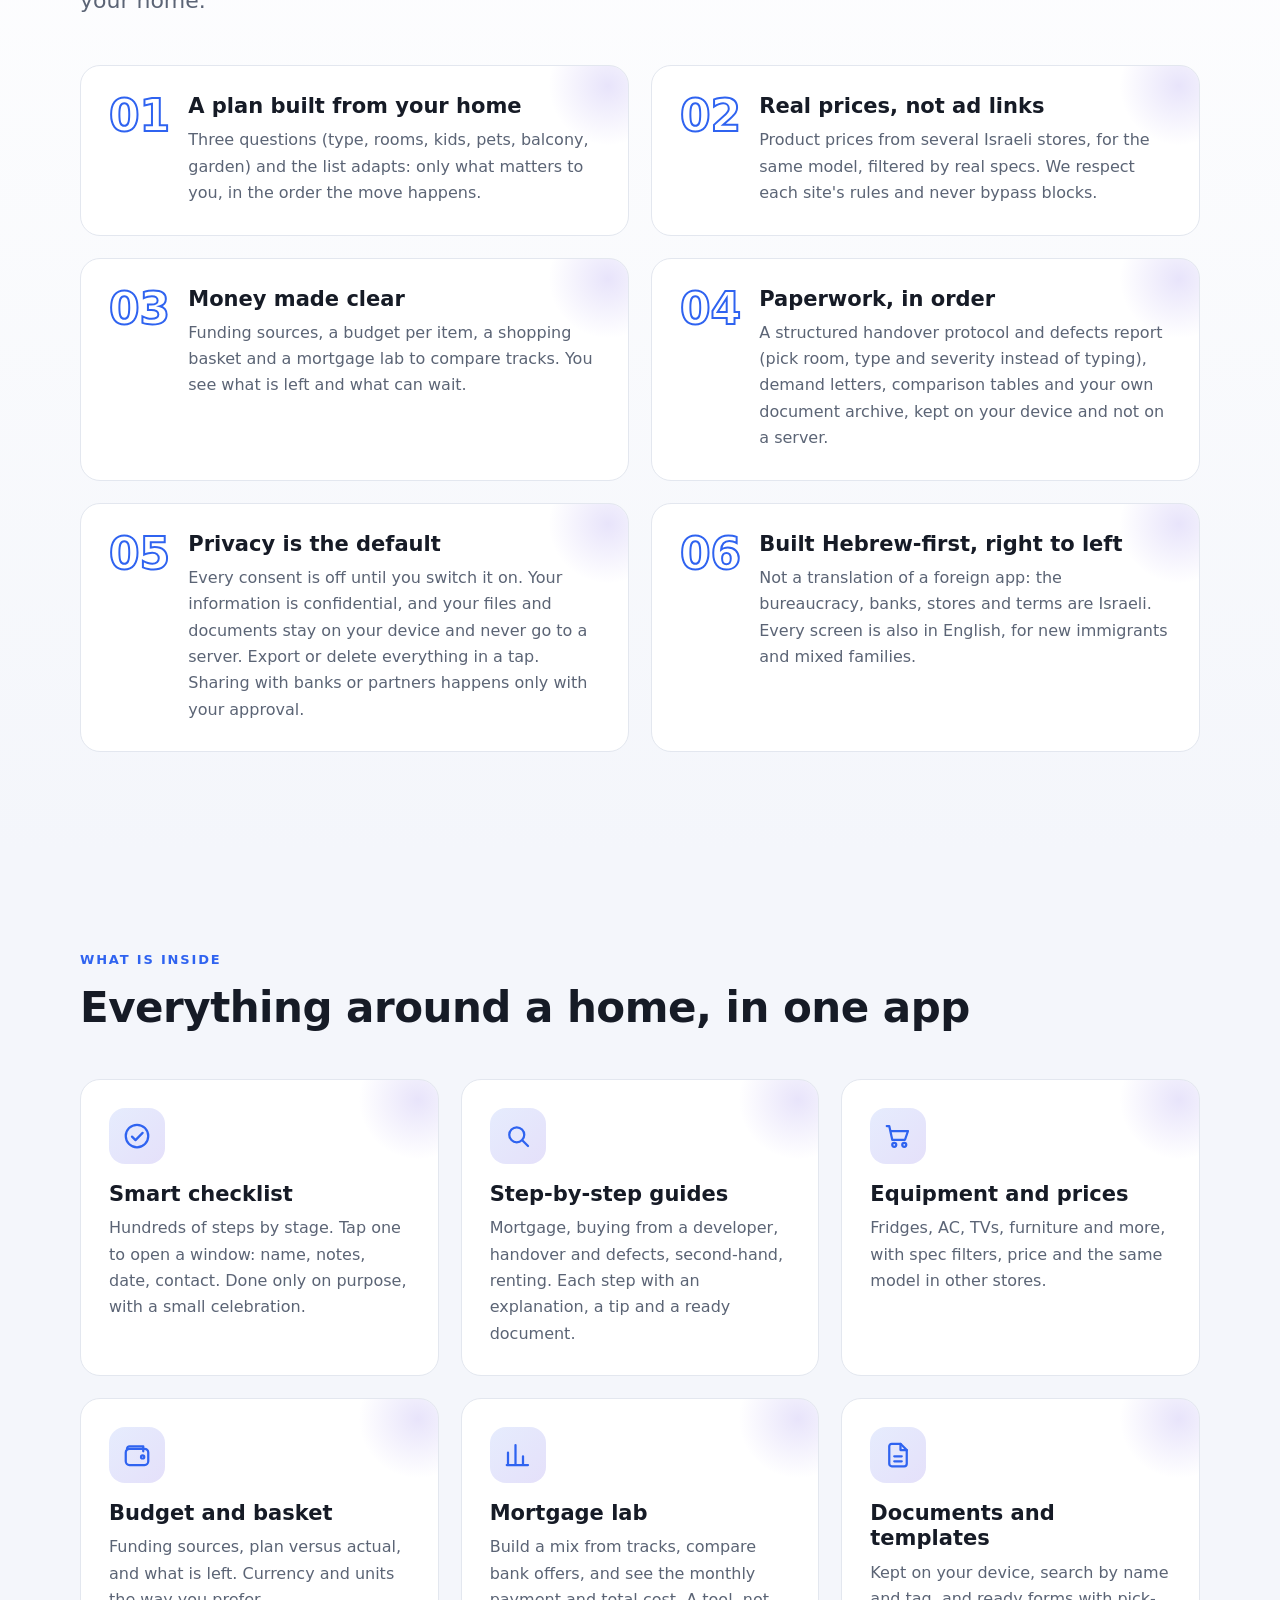
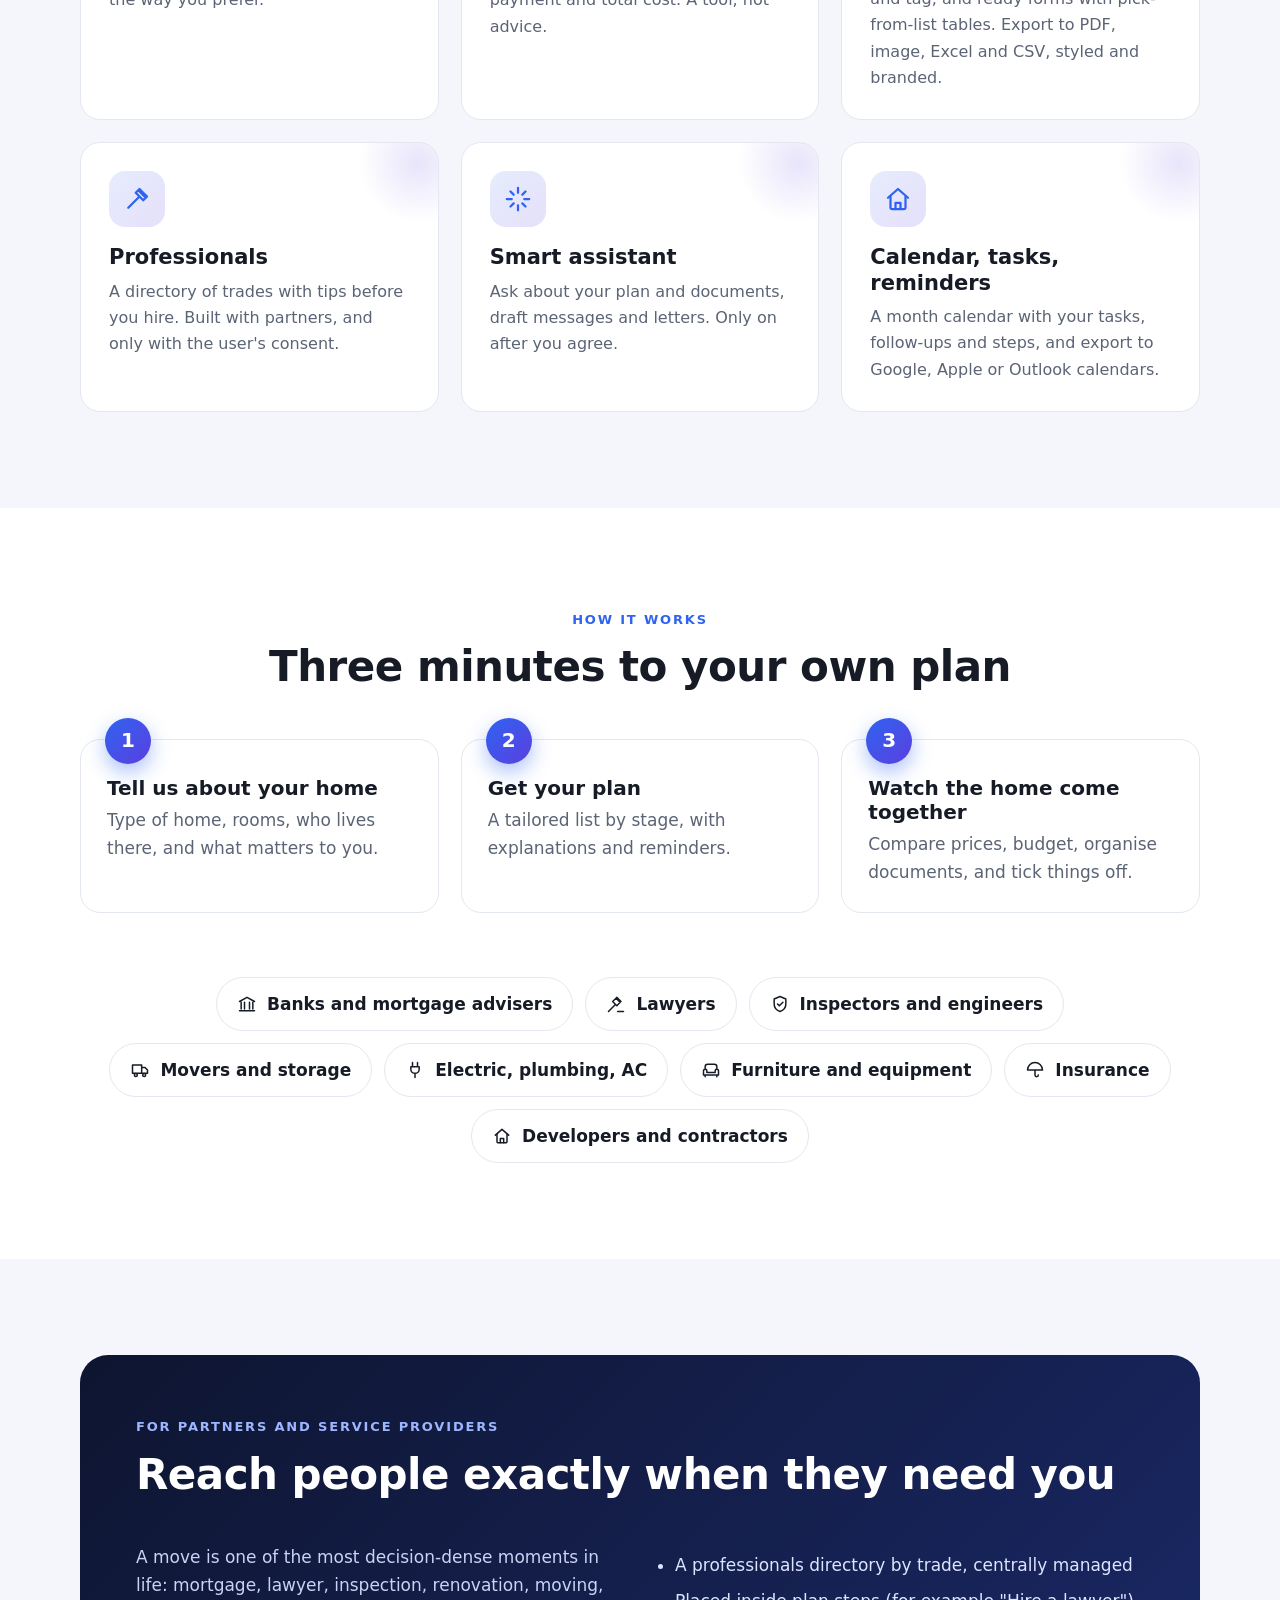
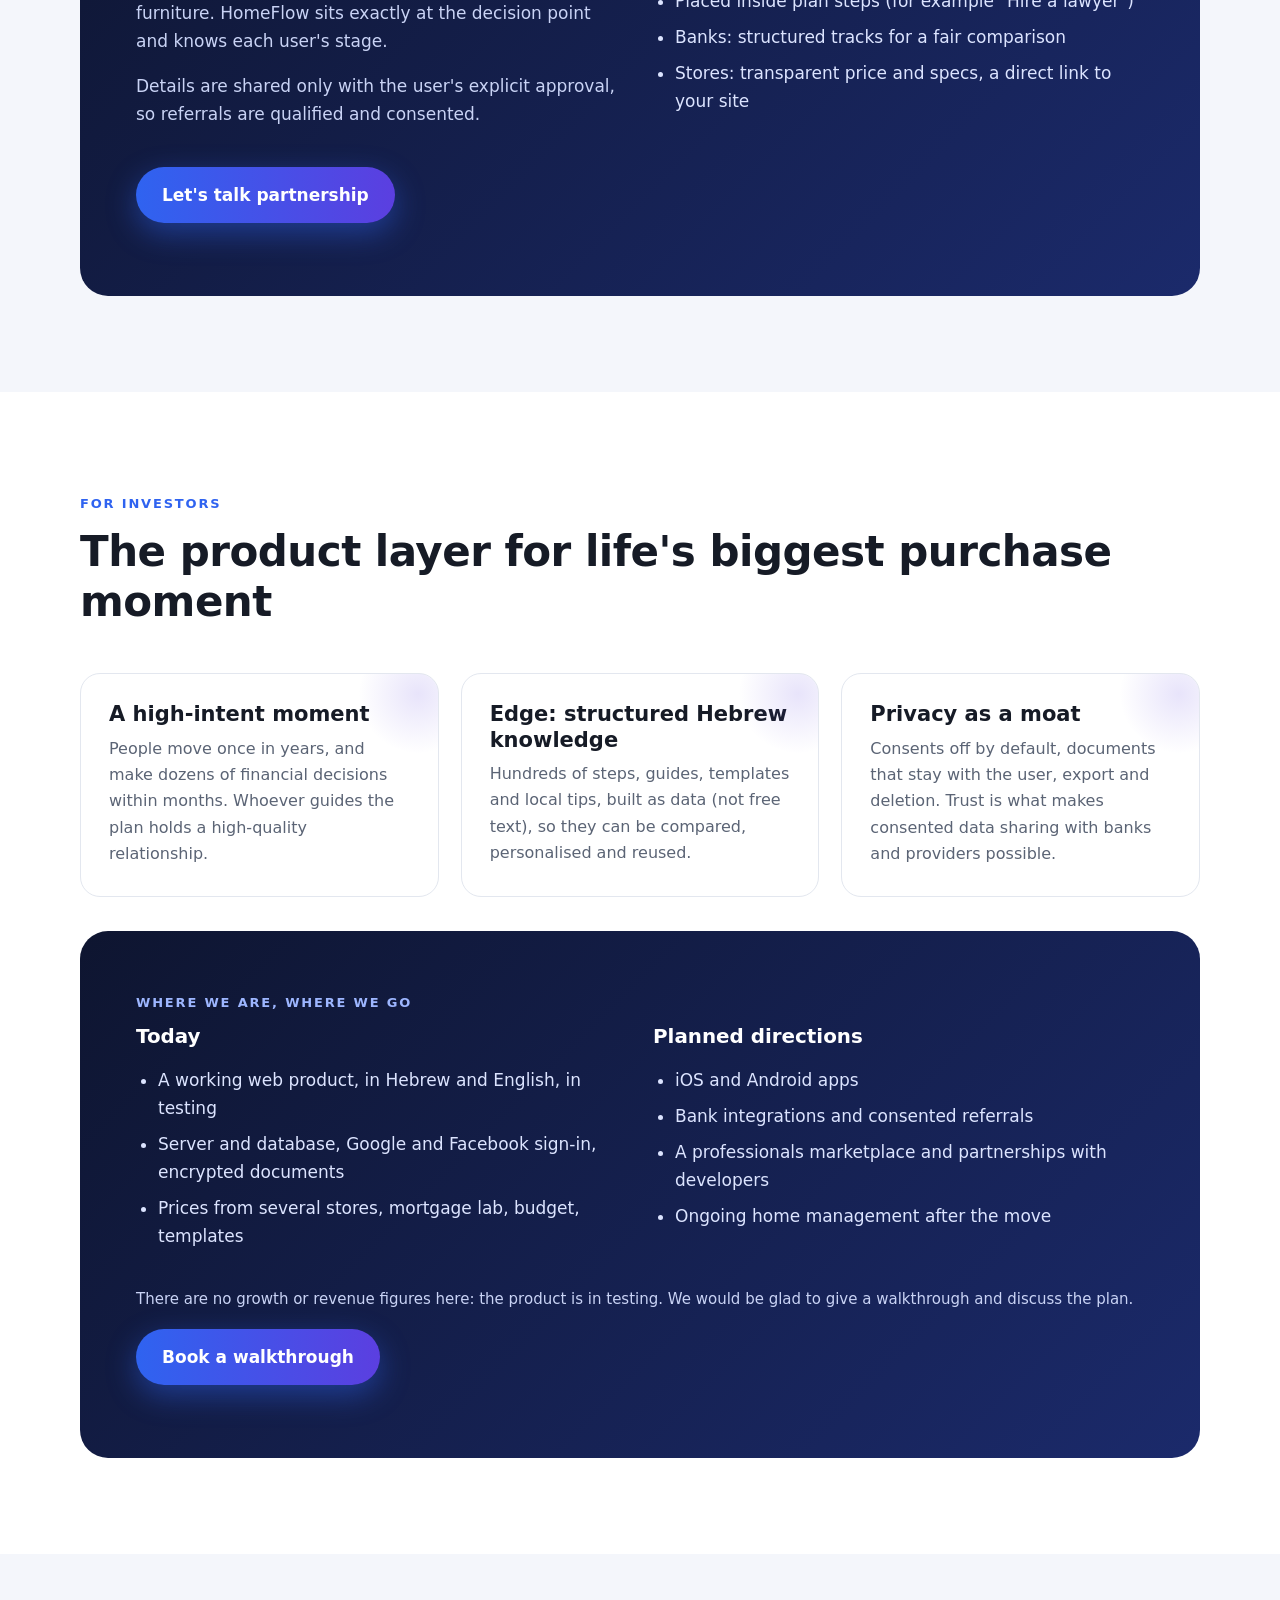
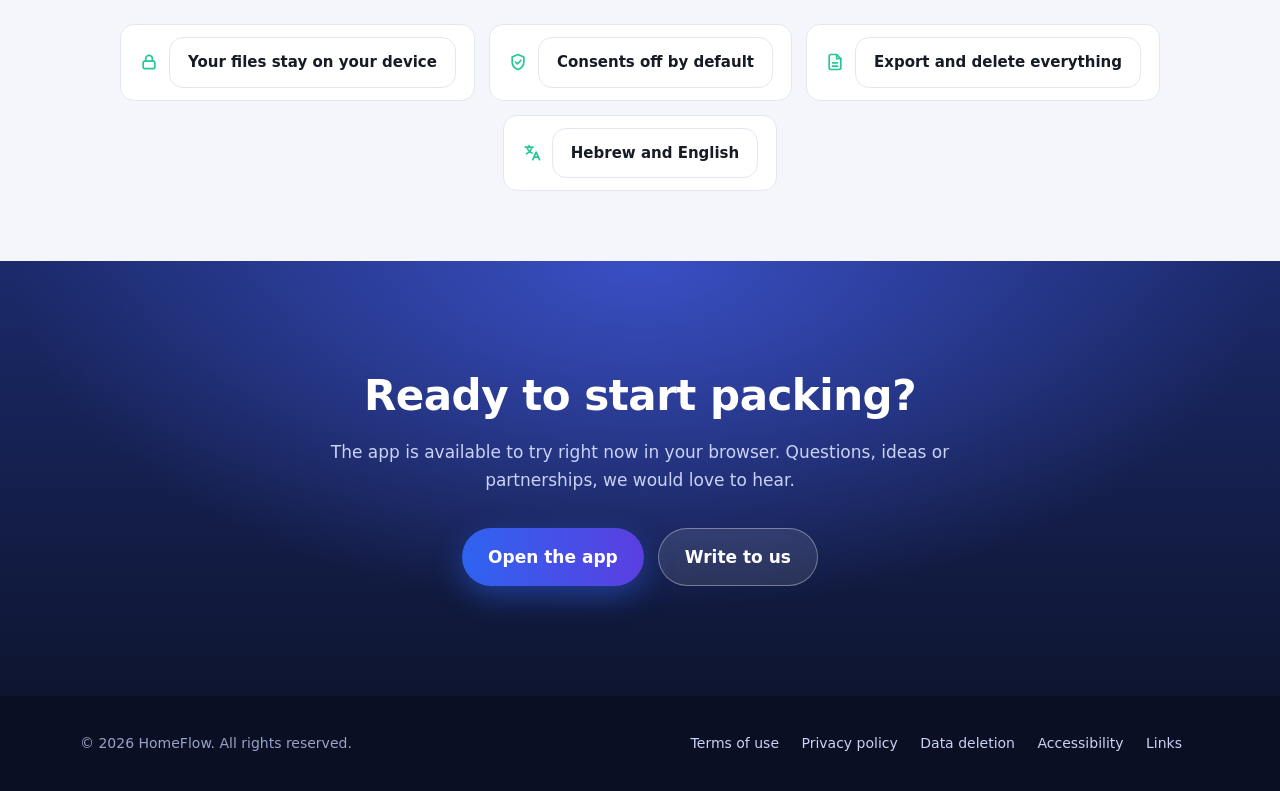
==== commit 785949d9: "Publish site from HomeFlow 48203cf (with web app)" ====
--- a/index.html
+++ b/index.html
@@ -262,8 +262,8 @@
       <div class="card reveal"><span class="num">01</span><div><h3><span class="he" lang="he">תוכנית שנבנית לפי הדירה שלכם</span><span class="en" lang="en">A plan built from your home</span></h3><p><span class="he" lang="he">שלוש שאלות (סוג דירה, חדרים, ילדים, חיות, מרפסת וגינה) והרשימה מתאימה את עצמה: רק מה שרלוונטי, לפי שלבי המעבר.</span><span class="en" lang="en">Three questions (type, rooms, kids, pets, balcony, garden) and the list adapts: only what matters to you, in the order the move happens.</span></p></div></div>
       <div class="card reveal"><span class="num">02</span><div><h3><span class="he" lang="he">מחירים אמיתיים, לא קישורי פרסום</span><span class="en" lang="en">Real prices, not ad links</span></h3><p><span class="he" lang="he">מחירי מוצרים מכמה חנויות ישראליות, באותו דגם, עם סינון לפי מפרט אמיתי (נפח, דלתות, אנרגיה...). אנחנו מכבדים את כללי האתרים ולא עוקפים חסימות.</span><span class="en" lang="en">Product prices from several Israeli stores, for the same model, filtered by real specs. We respect each site's rules and never bypass blocks.</span></p></div></div>
       <div class="card reveal"><span class="num">03</span><div><h3><span class="he" lang="he">הכסף ברור: תקציב, סל, משכנתא</span><span class="en" lang="en">Money made clear</span></h3><p><span class="he" lang="he">מקורות מימון, תקציב לכל פריט, סל קניות ומעבדת משכנתא להשוואת מסלולים. רואים כמה נשאר, ומה כדאי לדחות.</span><span class="en" lang="en">Funding sources, a budget per item, a shopping basket and a mortgage lab to compare tracks. You see what is left and what can wait.</span></p></div></div>
-      <div class="card reveal"><span class="num">04</span><div><h3><span class="he" lang="he">הנייר מסודר: מסמכים ותבניות</span><span class="en" lang="en">Paperwork, in order</span></h3><p><span class="he" lang="he">פרוטוקול מסירה ודוח ליקויים מובנים (בוחרים חדר, סוג וחומרה במקום לכתוב), מכתבי דרישה, טבלאות השוואה, וארכיון מוצפן שלכם.</span><span class="en" lang="en">A structured handover protocol and defects report (pick room, type and severity instead of typing), demand letters, comparison tables and your own encrypted archive.</span></p></div></div>
-      <div class="card reveal"><span class="num">05</span><div><h3><span class="he" lang="he">הפרטיות שלכם היא ברירת המחדל</span><span class="en" lang="en">Privacy is the default</span></h3><p><span class="he" lang="he">כל ההסכמות כבויות עד שאתם מדליקים אותן. המידע שלכם חסוי ומסמכים נשמרים מוצפנים. ייצוא ומחיקה של כל המידע בלחיצה. שיתוף עם בנקים או שותפים נעשה רק באישורכם.</span><span class="en" lang="en">Every consent is off until you switch it on. Your information is confidential and documents are stored encrypted. Export or delete everything in a tap. Sharing with banks or partners happens only with your approval.</span></p></div></div>
+      <div class="card reveal"><span class="num">04</span><div><h3><span class="he" lang="he">הנייר מסודר: מסמכים ותבניות</span><span class="en" lang="en">Paperwork, in order</span></h3><p><span class="he" lang="he">פרוטוקול מסירה ודוח ליקויים מובנים (בוחרים חדר, סוג וחומרה במקום לכתוב), מכתבי דרישה, טבלאות השוואה, וארכיון המסמכים שלכם, שנשמר אצלכם במכשיר ולא בשרת.</span><span class="en" lang="en">A structured handover protocol and defects report (pick room, type and severity instead of typing), demand letters, comparison tables and your own document archive, kept on your device and not on a server.</span></p></div></div>
+      <div class="card reveal"><span class="num">05</span><div><h3><span class="he" lang="he">הפרטיות שלכם היא ברירת המחדל</span><span class="en" lang="en">Privacy is the default</span></h3><p><span class="he" lang="he">כל ההסכמות כבויות עד שאתם מדליקים אותן. המידע שלכם חסוי, והקבצים והמסמכים שלכם נשארים אצלכם במכשיר ולא עולים לשרת. ייצוא ומחיקה של כל המידע בלחיצה. שיתוף עם בנקים או שותפים נעשה רק באישורכם.</span><span class="en" lang="en">Every consent is off until you switch it on. Your information is confidential, and your files and documents stay on your device and never go to a server. Export or delete everything in a tap. Sharing with banks or partners happens only with your approval.</span></p></div></div>
       <div class="card reveal"><span class="num">06</span><div><h3><span class="he" lang="he">נבנתה בעברית, מימין לשמאל</span><span class="en" lang="en">Built Hebrew-first, right to left</span></h3><p><span class="he" lang="he">לא תרגום של אפליקציה זרה: הבירוקרטיה, הבנקים, החנויות והמונחים ישראליים. וכל מסך זמין גם באנגלית, לעולים ולמשפחות מעורבות.</span><span class="en" lang="en">Not a translation of a foreign app: the bureaucracy, banks, stores and terms are Israeli. Every screen is also in English, for new immigrants and mixed families.</span></p></div></div>
     </div>
   </div>
@@ -278,7 +278,7 @@
       <div class="card reveal"><div class="ico"><svg><use href="#i-cart"/></svg></div><h3><span class="he" lang="he">ציוד לבית והשוואת מחירים</span><span class="en" lang="en">Equipment and prices</span></h3><p><span class="he" lang="he">מקררים, מזגנים, טלוויזיות, רהיטים ועוד, עם פילטרים לפי מפרט, מחיר והצעות דומות בחנויות אחרות.</span><span class="en" lang="en">Fridges, AC, TVs, furniture and more, with spec filters, price and the same model in other stores.</span></p></div>
       <div class="card reveal"><div class="ico"><svg><use href="#i-wallet"/></svg></div><h3><span class="he" lang="he">תקציב וסל קניות</span><span class="en" lang="en">Budget and basket</span></h3><p><span class="he" lang="he">מקורות מימון, תכנון מול ביצוע, ומה נשאר. מטבעות ויחידות לפי ההעדפה שלכם.</span><span class="en" lang="en">Funding sources, plan versus actual, and what is left. Currency and units the way you prefer.</span></p></div>
       <div class="card reveal"><div class="ico"><svg><use href="#i-chart"/></svg></div><h3><span class="he" lang="he">מעבדת משכנתא</span><span class="en" lang="en">Mortgage lab</span></h3><p><span class="he" lang="he">בונים תמהיל ממסלולים, משווים הצעות של בנקים, ורואים החזר חודשי ועלות כוללת. כלי עזר, לא ייעוץ.</span><span class="en" lang="en">Build a mix from tracks, compare bank offers, and see the monthly payment and total cost. A tool, not advice.</span></p></div>
-      <div class="card reveal"><div class="ico"><svg><use href="#i-doc"/></svg></div><h3><span class="he" lang="he">מסמכים ותבניות</span><span class="en" lang="en">Documents and templates</span></h3><p><span class="he" lang="he">העלאה מוצפנת, חיפוש, וטפסים מוכנים עם טבלאות בחירה. ייצוא ל-PDF, תמונה, Excel ו-CSV, מעוצבים עם הלוגו.</span><span class="en" lang="en">Encrypted uploads, search, and ready forms with pick-from-list tables. Export to PDF, image, Excel and CSV, styled and branded.</span></p></div>
+      <div class="card reveal"><div class="ico"><svg><use href="#i-doc"/></svg></div><h3><span class="he" lang="he">מסמכים ותבניות</span><span class="en" lang="en">Documents and templates</span></h3><p><span class="he" lang="he">שמירה אצלכם במכשיר, חיפוש לפי שם ותגית, וטפסים מוכנים עם טבלאות בחירה. ייצוא ל-PDF, תמונה, Excel ו-CSV, מעוצבים עם הלוגו.</span><span class="en" lang="en">Kept on your device, search by name and tag, and ready forms with pick-from-list tables. Export to PDF, image, Excel and CSV, styled and branded.</span></p></div>
       <div class="card reveal"><div class="ico"><svg><use href="#i-hammer"/></svg></div><h3><span class="he" lang="he">בעלי מקצוע</span><span class="en" lang="en">Professionals</span></h3><p><span class="he" lang="he">מדריך בעלי מקצוע לפי תחום, עם טיפים לפני שמזמינים. נבנה בשיתוף פעולה, ורק באישור המשתמש.</span><span class="en" lang="en">A directory of trades with tips before you hire. Built with partners, and only with the user's consent.</span></p></div>
       <div class="card reveal"><div class="ico"><svg><use href="#i-spark"/></svg></div><h3><span class="he" lang="he">עוזר חכם</span><span class="en" lang="en">Smart assistant</span></h3><p><span class="he" lang="he">שואלים על התוכנית והמסמכים שלכם, מנסחים הודעות ומכתבים. מופעל רק באישור שלכם.</span><span class="en" lang="en">Ask about your plan and documents, draft messages and letters. Only on after you agree.</span></p></div>
       <div class="card reveal"><div class="ico"><svg><use href="#i-home"/></svg></div><h3><span class="href-hide"><span class="he" lang="he">יומן, משימות ותזכורות</span><span class="en" lang="en">Calendar, tasks, reminders</span></span></h3><p><span class="he" lang="he">יומן חודשי עם המשימות, המעקבים והשלבים שלכם, וייצוא ליומן של Google, Apple או Outlook.</span><span class="en" lang="en">A month calendar with your tasks, follow-ups and steps, and export to Google, Apple or Outlook calendars.</span></p></div>
@@ -335,7 +335,7 @@
     <div class="grid g3">
       <div class="card reveal"><h3><span class="he" lang="he">רגע בעל כוונה גבוהה</span><span class="en" lang="en">A high-intent moment</span></h3><p><span class="he" lang="he">אדם עובר דירה פעם בכמה שנים, ובתוך כמה חודשים מקבל עשרות החלטות כספיות. מי שמלווה את התוכנית מחזיק בקשר איכותי.</span><span class="en" lang="en">People move once in years, and make dozens of financial decisions within months. Whoever guides the plan holds a high-quality relationship.</span></p></div>
       <div class="card reveal"><h3><span class="he" lang="he">יתרון: ידע מובנה בעברית</span><span class="en" lang="en">Edge: structured Hebrew knowledge</span></h3><p><span class="he" lang="he">מאות צעדים, מדריכים, תבניות וטיפים מקומיים, שנבנו כנתונים (לא כטקסט חופשי) ולכן ניתנים להשוואה, התאמה ושימוש חוזר.</span><span class="en" lang="en">Hundreds of steps, guides, templates and local tips, built as data (not free text), so they can be compared, personalised and reused.</span></p></div>
-      <div class="card reveal"><h3><span class="he" lang="he">מודל פרטיות מחמיר</span><span class="en" lang="en">Privacy as a moat</span></h3><p><span class="he" lang="he">הסכמות כבויות כברירת מחדל, הצפנה, ייצוא ומחיקה. אמון הוא מה שמאפשר שיתוף נתונים בהסכמה עם בנקים ונותני שירות.</span><span class="en" lang="en">Consents off by default, encryption, export and deletion. Trust is what makes consented data sharing with banks and providers possible.</span></p></div>
+      <div class="card reveal"><h3><span class="he" lang="he">מודל פרטיות מחמיר</span><span class="en" lang="en">Privacy as a moat</span></h3><p><span class="he" lang="he">הסכמות כבויות כברירת מחדל, מסמכים שנשארים אצל המשתמש, ייצוא ומחיקה. אמון הוא מה שמאפשר שיתוף נתונים בהסכמה עם בנקים ונותני שירות.</span><span class="en" lang="en">Consents off by default, documents that stay with the user, export and deletion. Trust is what makes consented data sharing with banks and providers possible.</span></p></div>
     </div>
     <div class="band reveal" style="margin-top:34px">
       <span class="eyebrow"><span class="he" lang="he">איפה אנחנו ולאן</span><span class="en" lang="en">Where we are, where we go</span></span>
@@ -358,7 +358,7 @@
 <section class="alt" style="padding:70px 0">
   <div class="wrap">
     <div class="trust reveal">
-      <span><svg><use href="#i-lock"/></svg><span class="he" lang="he">מסמכים מוצפנים</span><span class="en" lang="en">Encrypted documents</span></span>
+      <span><svg><use href="#i-lock"/></svg><span class="he" lang="he">הקבצים נשארים אצלכם במכשיר</span><span class="en" lang="en">Your files stay on your device</span></span>
       <span><svg><use href="#i-shield"/></svg><span class="he" lang="he">הסכמות כבויות כברירת מחדל</span><span class="en" lang="en">Consents off by default</span></span>
       <span><svg><use href="#i-doc"/></svg><span class="he" lang="he">ייצוא ומחיקה של כל המידע</span><span class="en" lang="en">Export and delete everything</span></span>
       <span><svg><use href="#i-lang"/></svg><span class="he" lang="he">עברית ואנגלית</span><span class="en" lang="en">Hebrew and English</span></span>
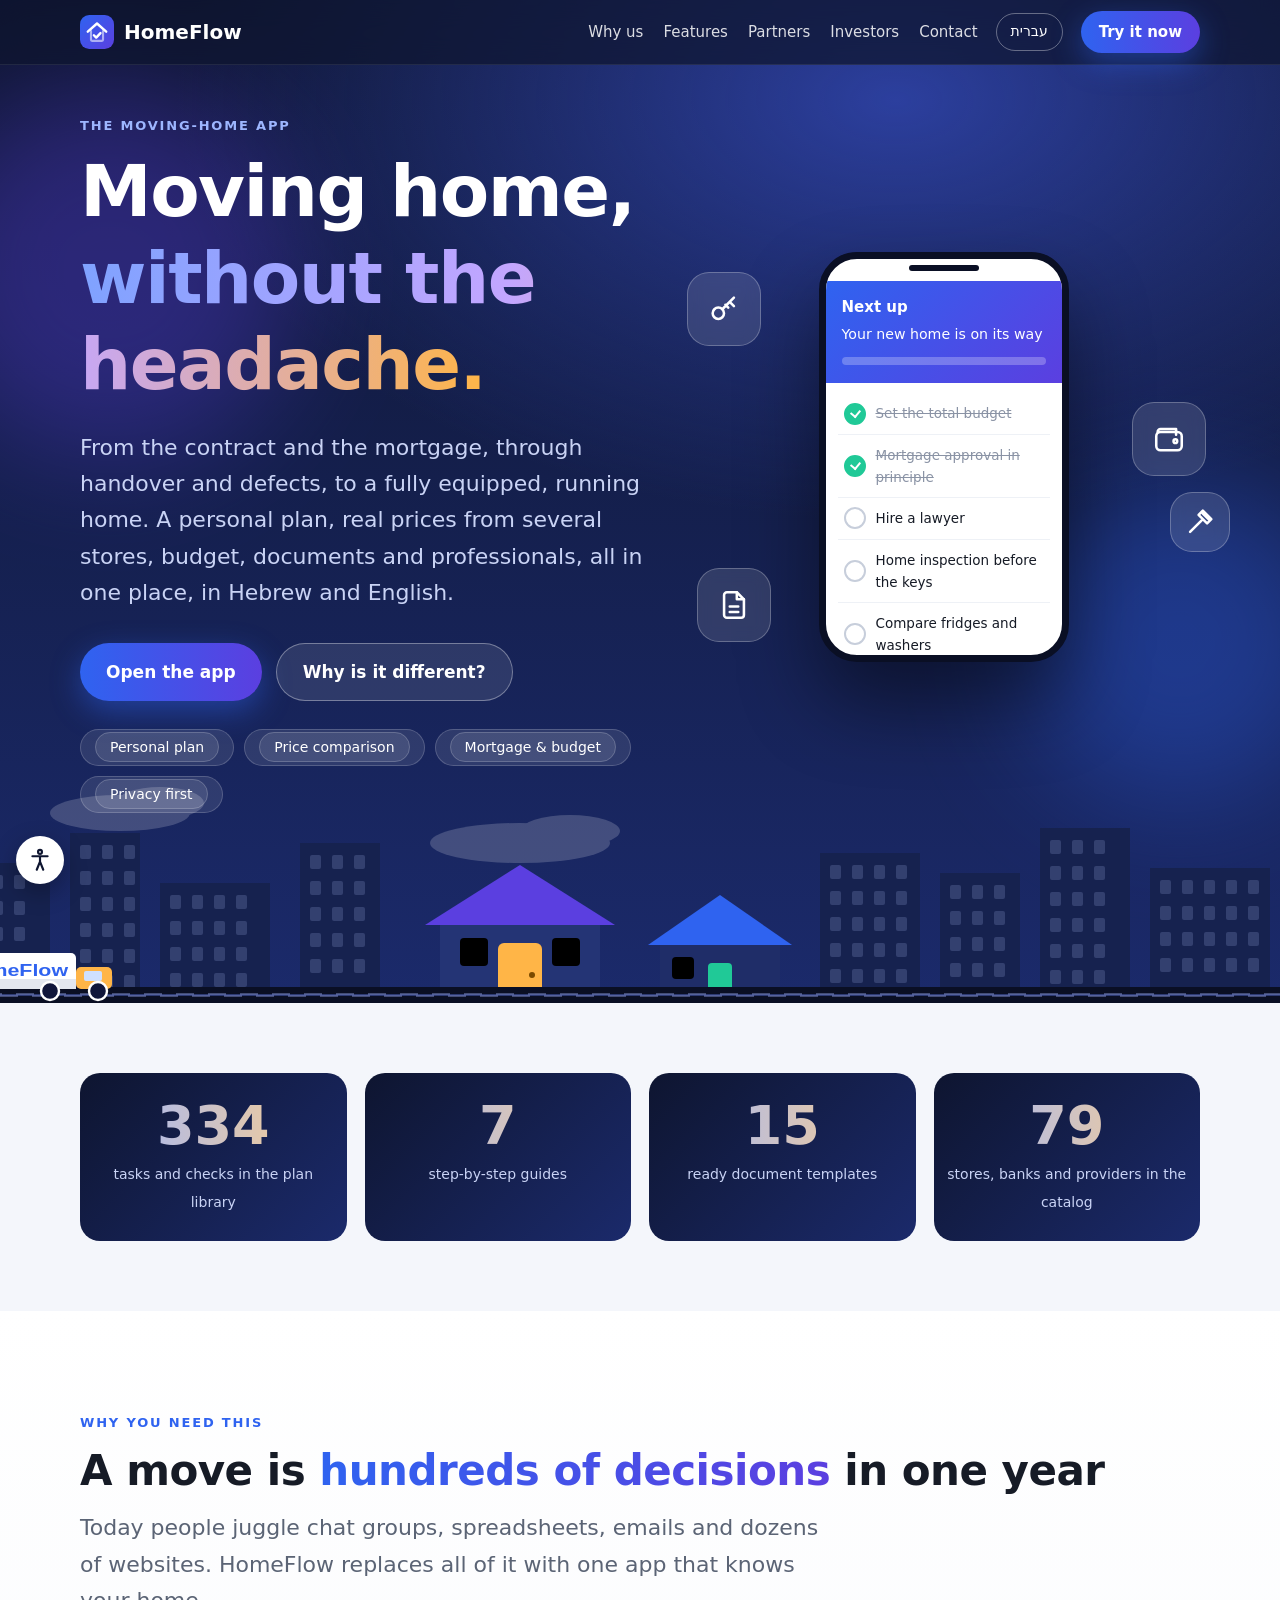
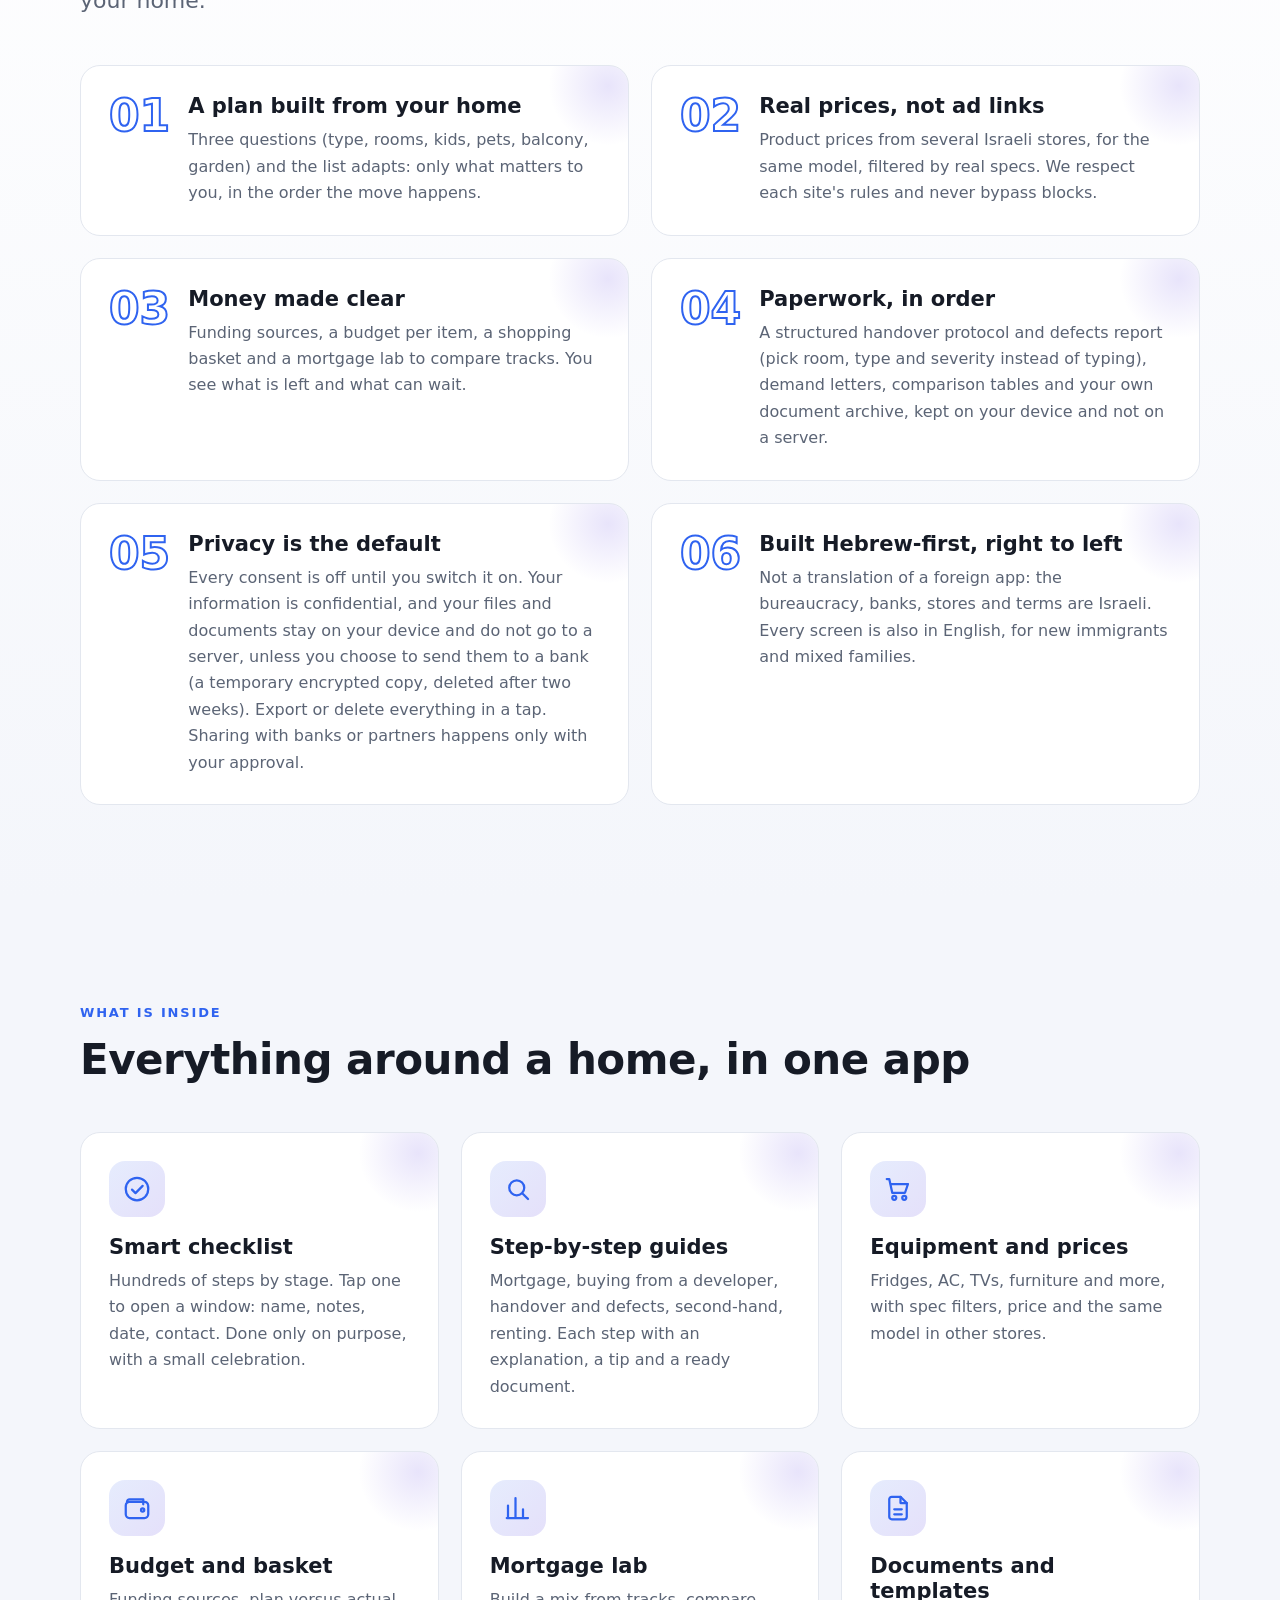
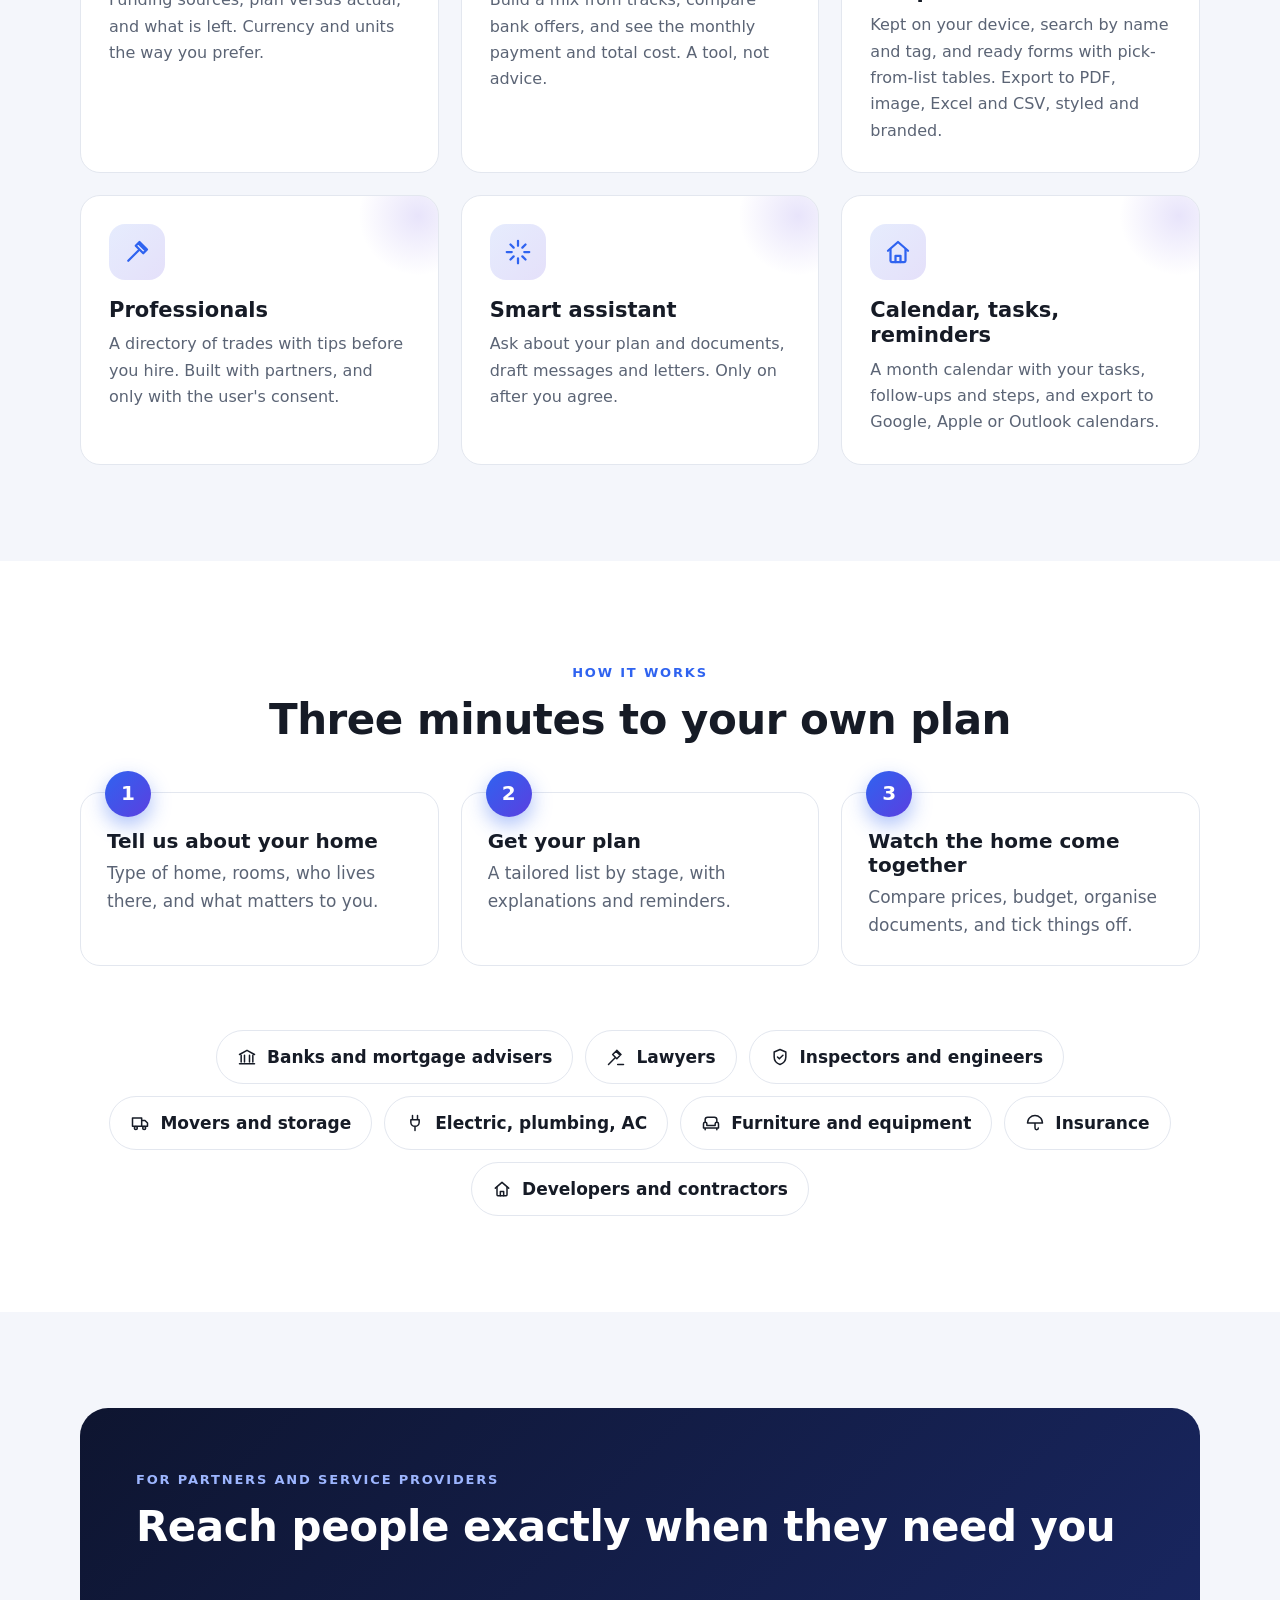
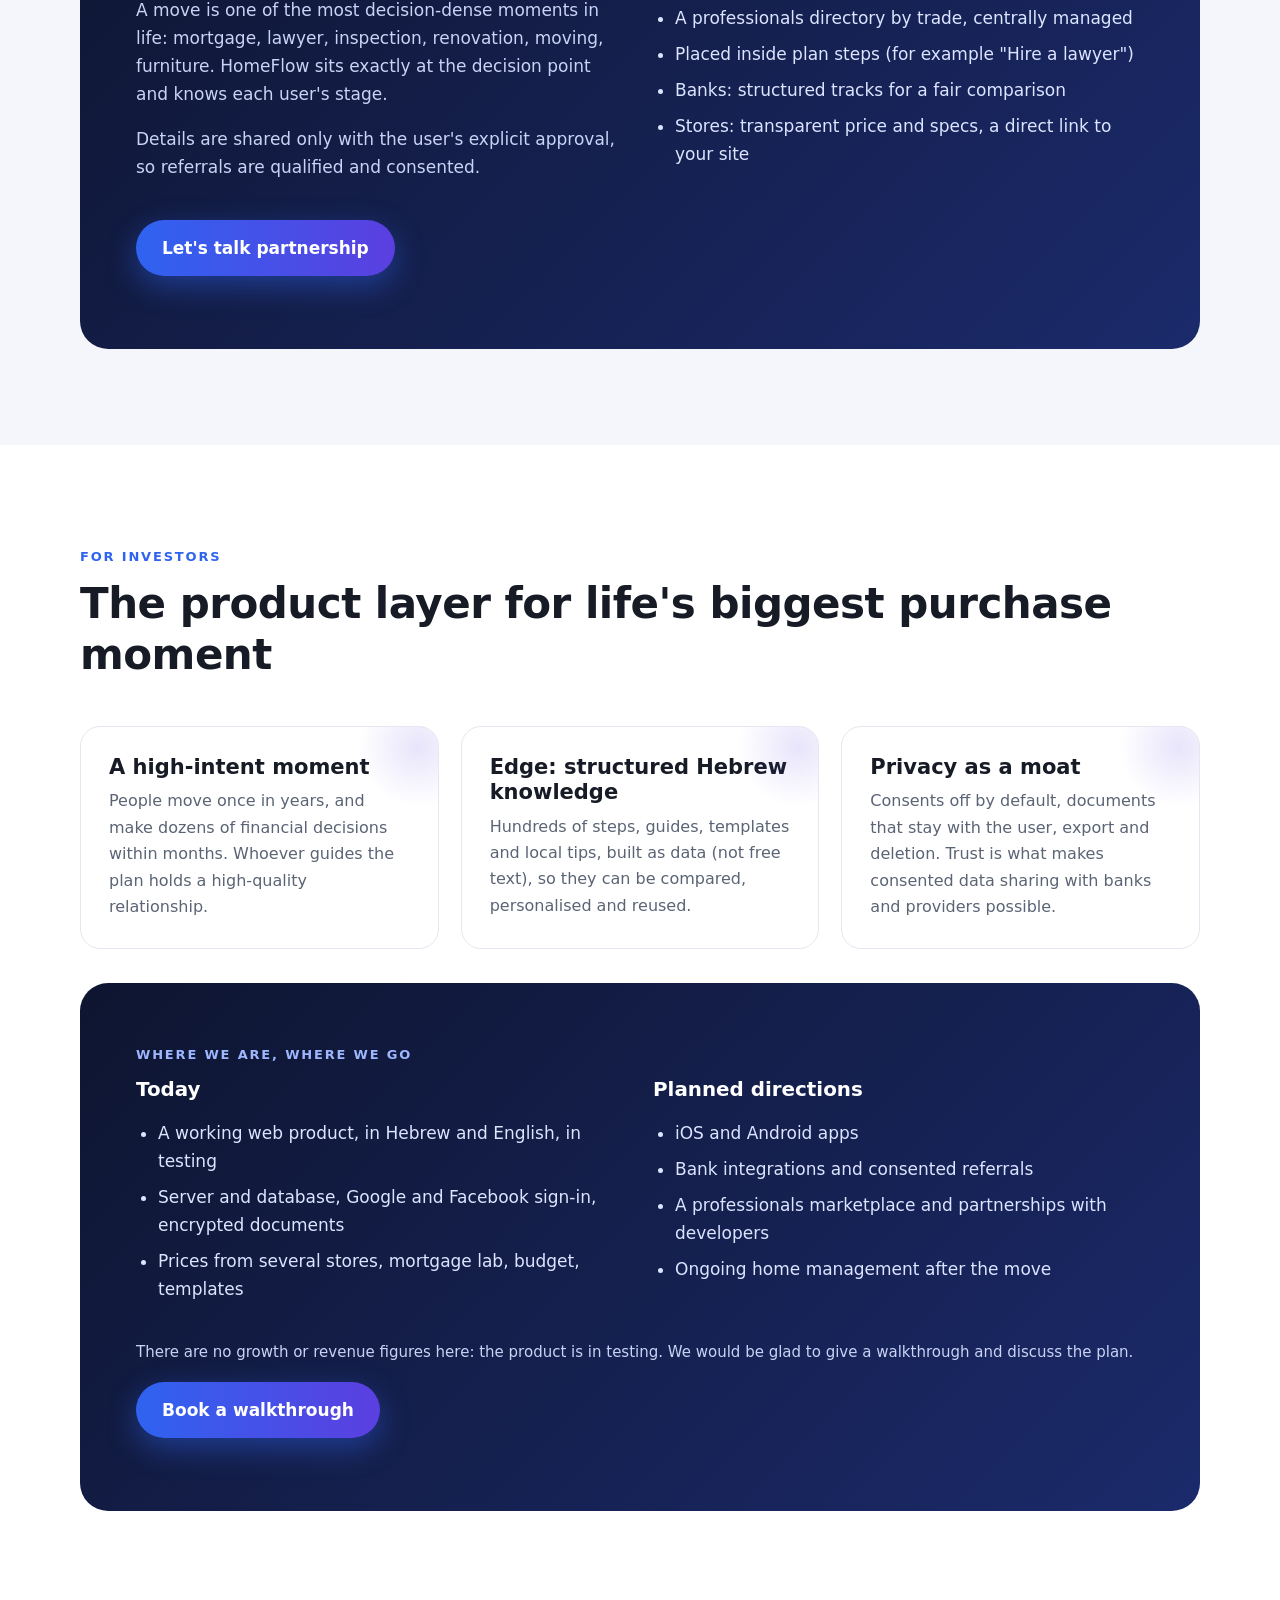
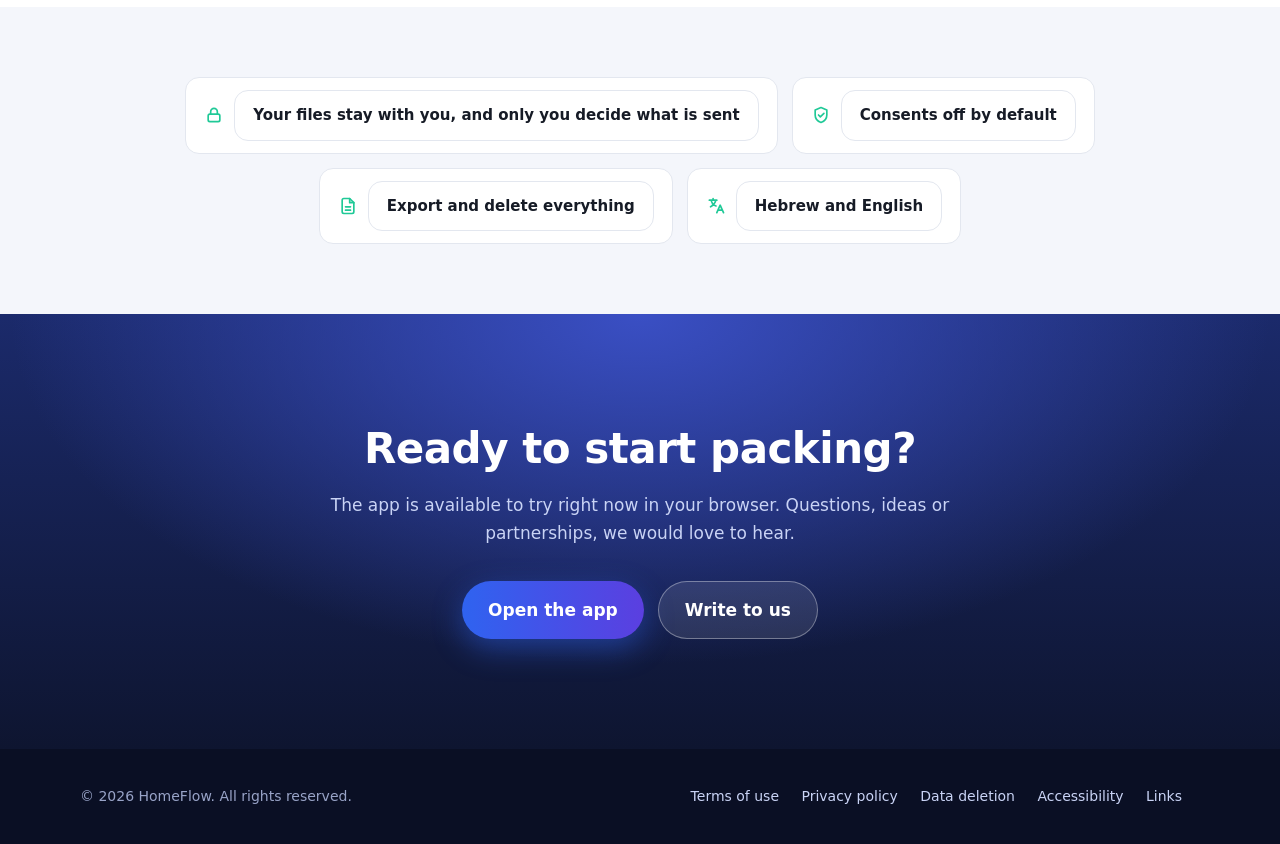
==== commit 9986a4ed: "Publish site from HomeFlow a3edf74 (with web app)" ====
--- a/index.html
+++ b/index.html
@@ -263,7 +263,7 @@
       <div class="card reveal"><span class="num">02</span><div><h3><span class="he" lang="he">מחירים אמיתיים, לא קישורי פרסום</span><span class="en" lang="en">Real prices, not ad links</span></h3><p><span class="he" lang="he">מחירי מוצרים מכמה חנויות ישראליות, באותו דגם, עם סינון לפי מפרט אמיתי (נפח, דלתות, אנרגיה...). אנחנו מכבדים את כללי האתרים ולא עוקפים חסימות.</span><span class="en" lang="en">Product prices from several Israeli stores, for the same model, filtered by real specs. We respect each site's rules and never bypass blocks.</span></p></div></div>
       <div class="card reveal"><span class="num">03</span><div><h3><span class="he" lang="he">הכסף ברור: תקציב, סל, משכנתא</span><span class="en" lang="en">Money made clear</span></h3><p><span class="he" lang="he">מקורות מימון, תקציב לכל פריט, סל קניות ומעבדת משכנתא להשוואת מסלולים. רואים כמה נשאר, ומה כדאי לדחות.</span><span class="en" lang="en">Funding sources, a budget per item, a shopping basket and a mortgage lab to compare tracks. You see what is left and what can wait.</span></p></div></div>
       <div class="card reveal"><span class="num">04</span><div><h3><span class="he" lang="he">הנייר מסודר: מסמכים ותבניות</span><span class="en" lang="en">Paperwork, in order</span></h3><p><span class="he" lang="he">פרוטוקול מסירה ודוח ליקויים מובנים (בוחרים חדר, סוג וחומרה במקום לכתוב), מכתבי דרישה, טבלאות השוואה, וארכיון המסמכים שלכם, שנשמר אצלכם במכשיר ולא בשרת.</span><span class="en" lang="en">A structured handover protocol and defects report (pick room, type and severity instead of typing), demand letters, comparison tables and your own document archive, kept on your device and not on a server.</span></p></div></div>
-      <div class="card reveal"><span class="num">05</span><div><h3><span class="he" lang="he">הפרטיות שלכם היא ברירת המחדל</span><span class="en" lang="en">Privacy is the default</span></h3><p><span class="he" lang="he">כל ההסכמות כבויות עד שאתם מדליקים אותן. המידע שלכם חסוי, והקבצים והמסמכים שלכם נשארים אצלכם במכשיר ולא עולים לשרת. ייצוא ומחיקה של כל המידע בלחיצה. שיתוף עם בנקים או שותפים נעשה רק באישורכם.</span><span class="en" lang="en">Every consent is off until you switch it on. Your information is confidential, and your files and documents stay on your device and never go to a server. Export or delete everything in a tap. Sharing with banks or partners happens only with your approval.</span></p></div></div>
+      <div class="card reveal"><span class="num">05</span><div><h3><span class="he" lang="he">הפרטיות שלכם היא ברירת המחדל</span><span class="en" lang="en">Privacy is the default</span></h3><p><span class="he" lang="he">כל ההסכמות כבויות עד שאתם מדליקים אותן. המידע שלכם חסוי, והקבצים והמסמכים שלכם נשארים אצלכם במכשיר ולא עולים לשרת, אלא אם בחרתם לשלוח אותם לבנק (עותק זמני ומוצפן שנמחק אחרי שבועיים). ייצוא ומחיקה של כל המידע בלחיצה. שיתוף עם בנקים או שותפים נעשה רק באישורכם.</span><span class="en" lang="en">Every consent is off until you switch it on. Your information is confidential, and your files and documents stay on your device and do not go to a server, unless you choose to send them to a bank (a temporary encrypted copy, deleted after two weeks). Export or delete everything in a tap. Sharing with banks or partners happens only with your approval.</span></p></div></div>
       <div class="card reveal"><span class="num">06</span><div><h3><span class="he" lang="he">נבנתה בעברית, מימין לשמאל</span><span class="en" lang="en">Built Hebrew-first, right to left</span></h3><p><span class="he" lang="he">לא תרגום של אפליקציה זרה: הבירוקרטיה, הבנקים, החנויות והמונחים ישראליים. וכל מסך זמין גם באנגלית, לעולים ולמשפחות מעורבות.</span><span class="en" lang="en">Not a translation of a foreign app: the bureaucracy, banks, stores and terms are Israeli. Every screen is also in English, for new immigrants and mixed families.</span></p></div></div>
     </div>
   </div>
@@ -358,7 +358,7 @@
 <section class="alt" style="padding:70px 0">
   <div class="wrap">
     <div class="trust reveal">
-      <span><svg><use href="#i-lock"/></svg><span class="he" lang="he">הקבצים נשארים אצלכם במכשיר</span><span class="en" lang="en">Your files stay on your device</span></span>
+      <span><svg><use href="#i-lock"/></svg><span class="he" lang="he">הקבצים נשארים אצלכם, ורק אתם מחליטים מה נשלח</span><span class="en" lang="en">Your files stay with you, and only you decide what is sent</span></span>
       <span><svg><use href="#i-shield"/></svg><span class="he" lang="he">הסכמות כבויות כברירת מחדל</span><span class="en" lang="en">Consents off by default</span></span>
       <span><svg><use href="#i-doc"/></svg><span class="he" lang="he">ייצוא ומחיקה של כל המידע</span><span class="en" lang="en">Export and delete everything</span></span>
       <span><svg><use href="#i-lang"/></svg><span class="he" lang="he">עברית ואנגלית</span><span class="en" lang="en">Hebrew and English</span></span>
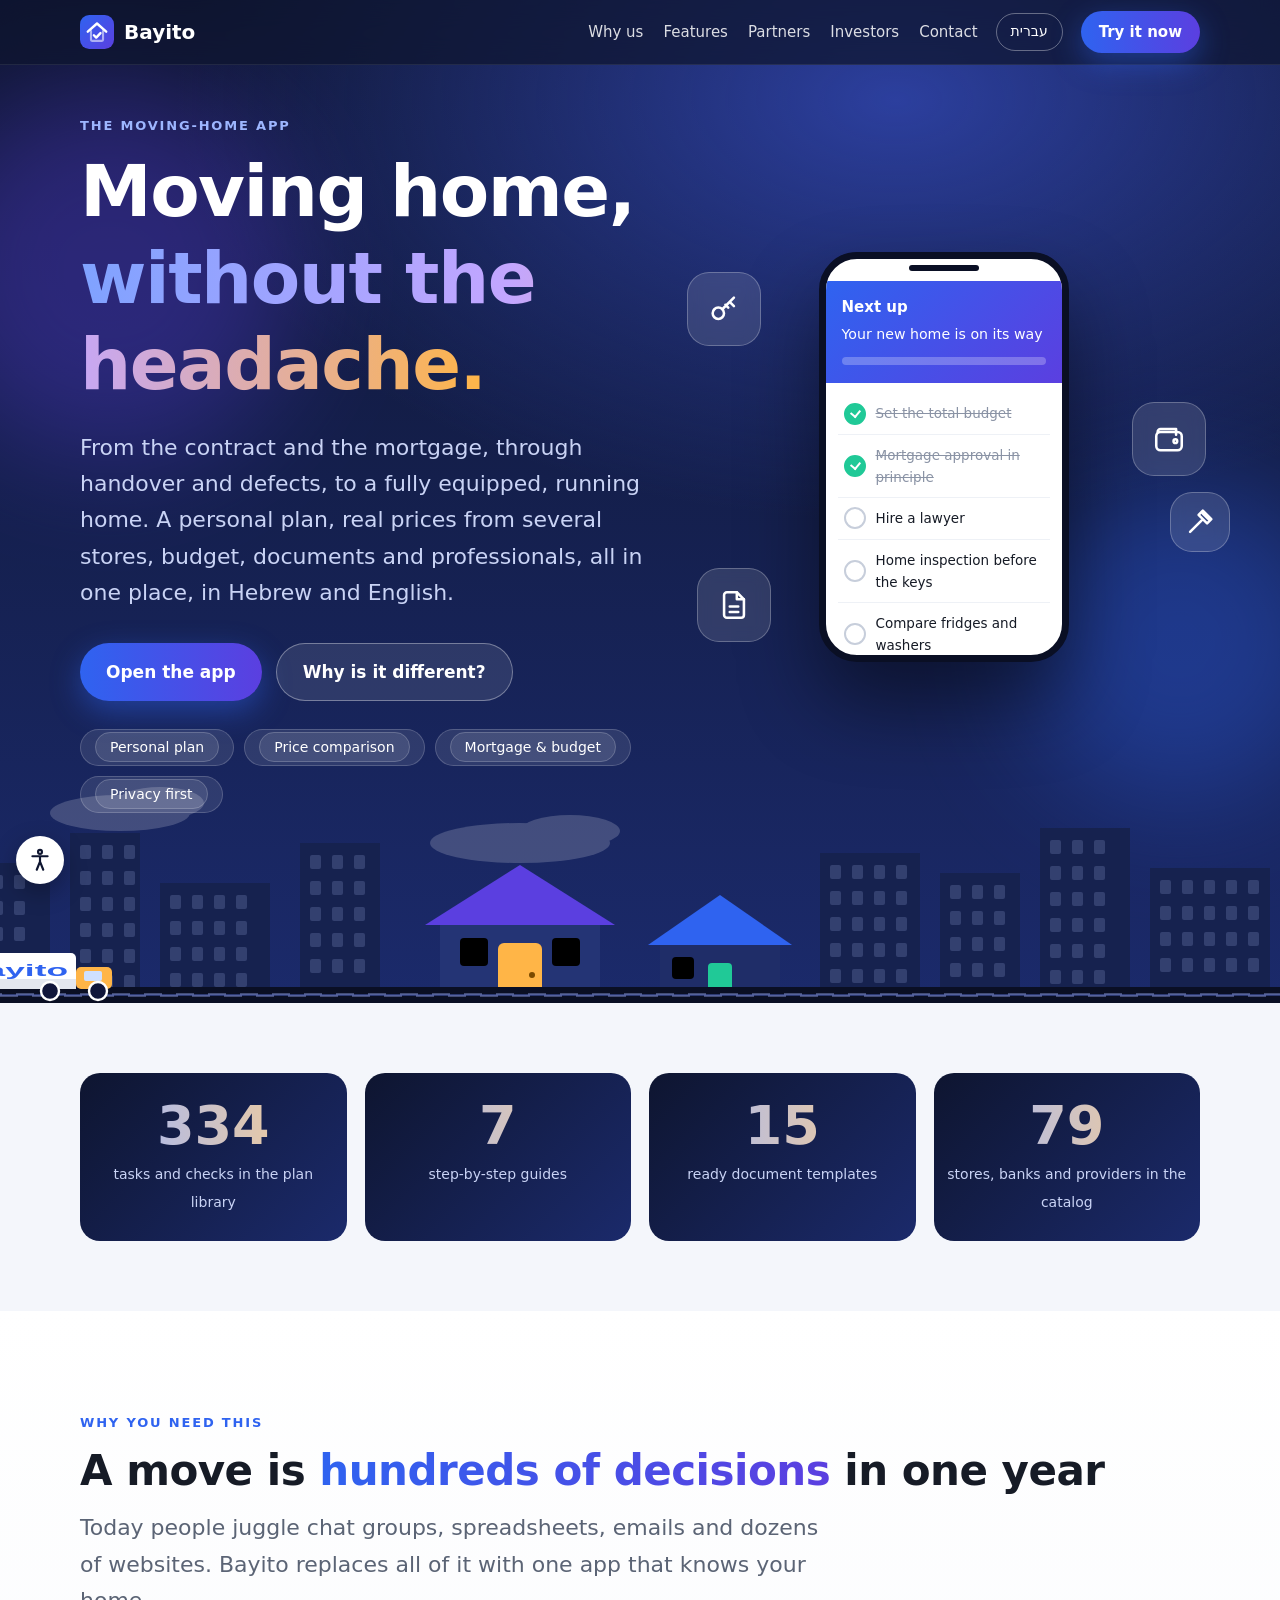
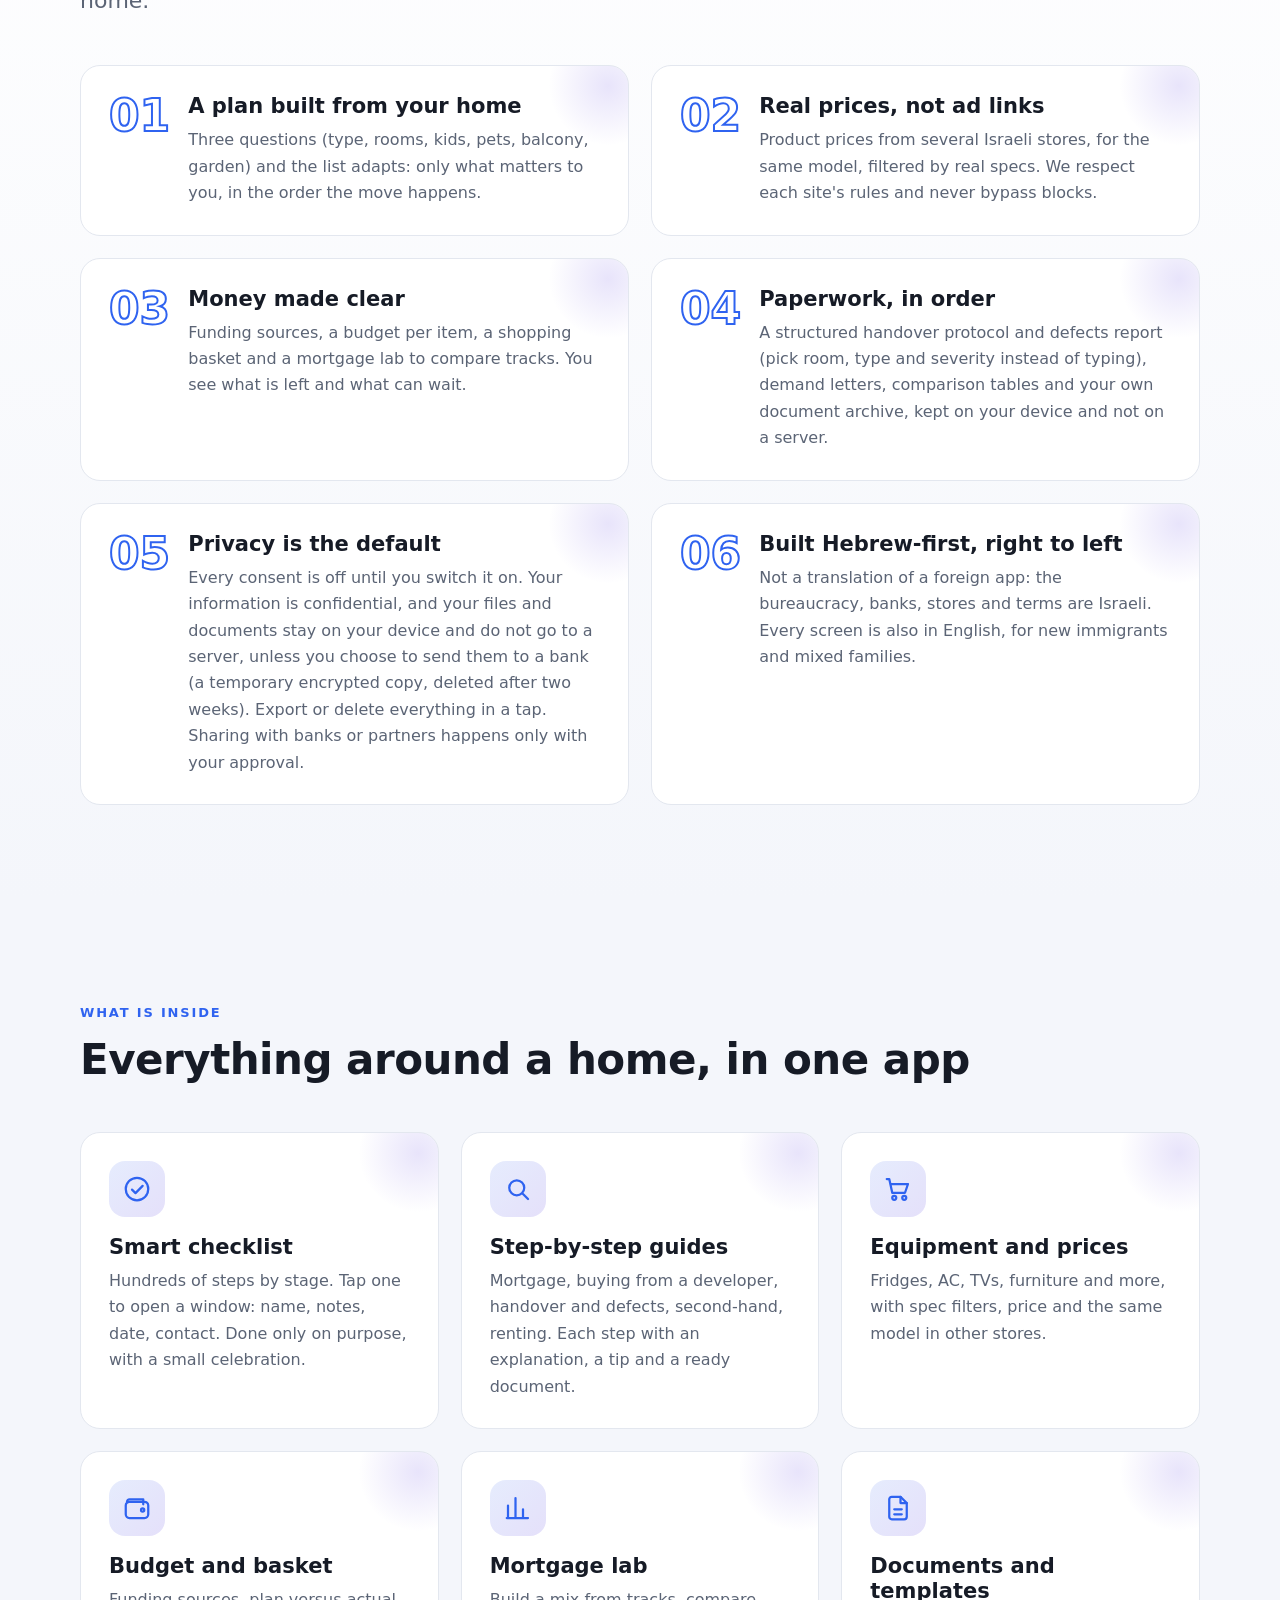
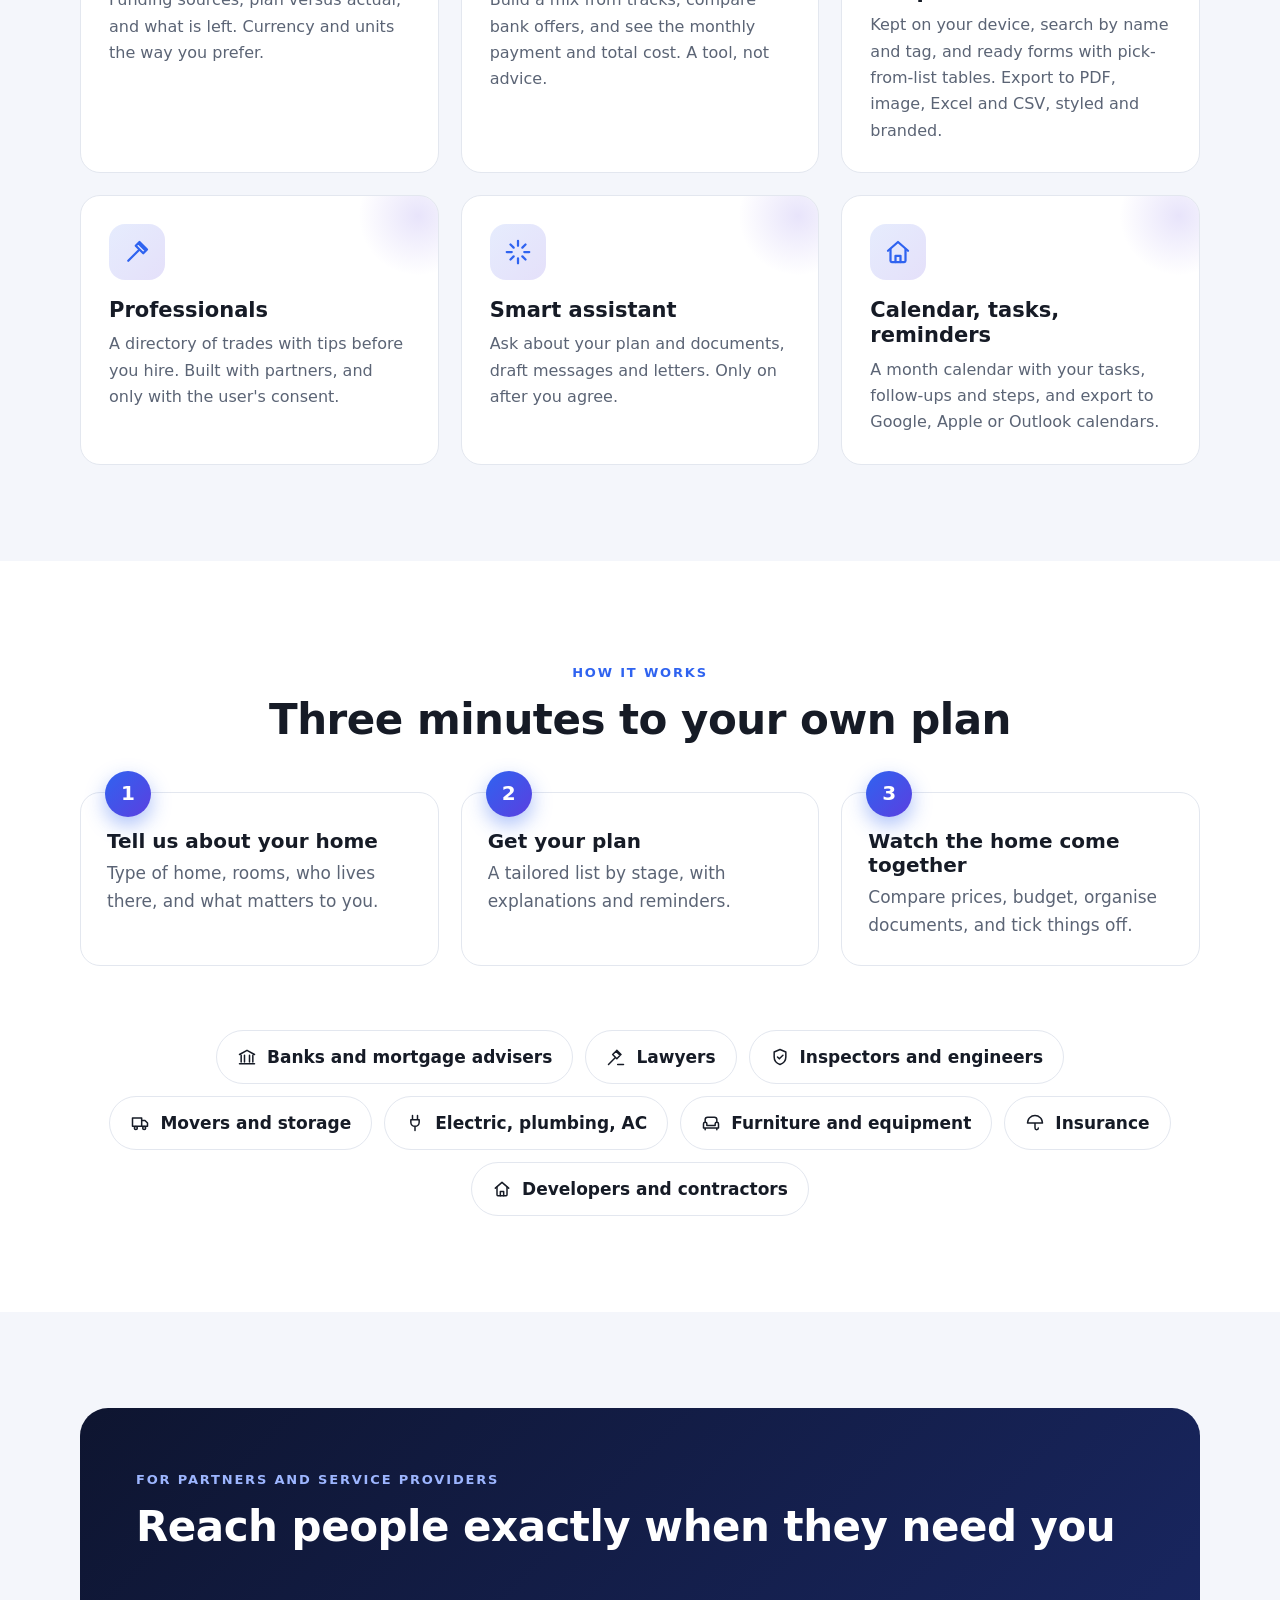
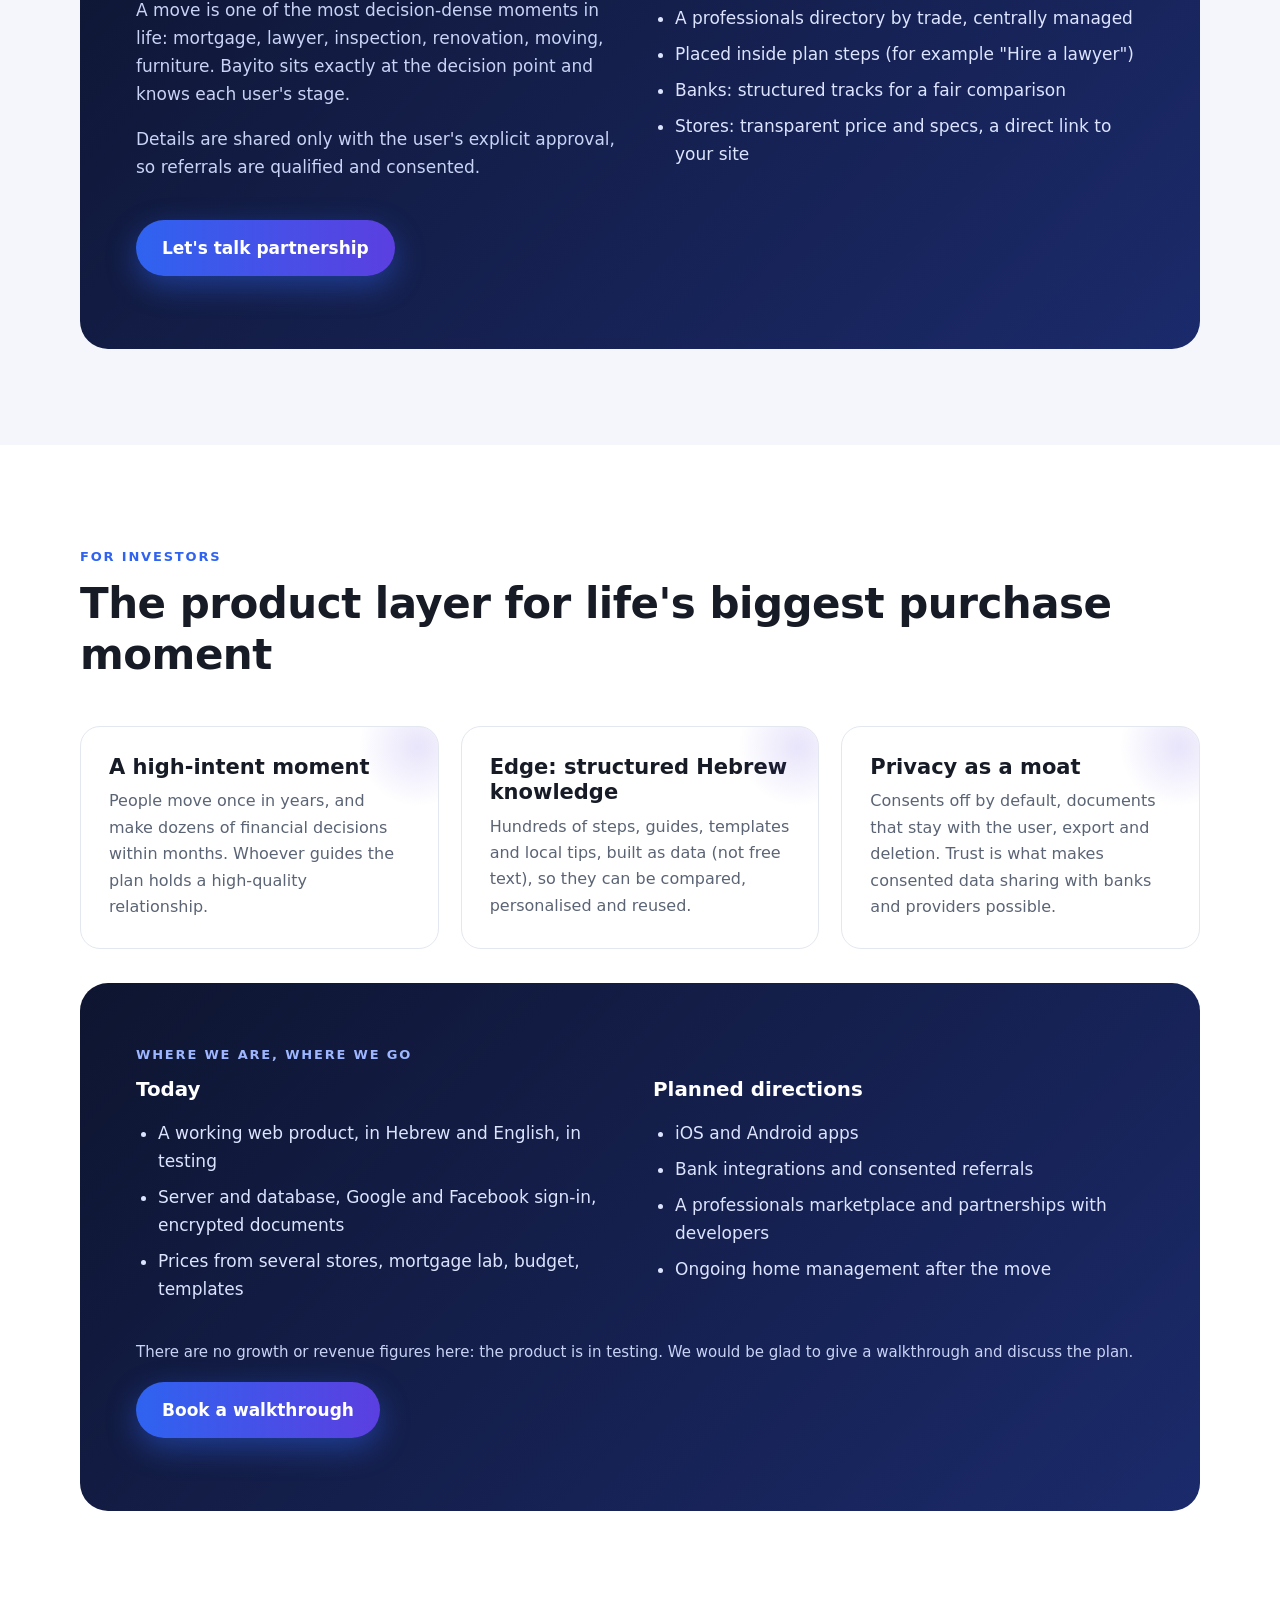
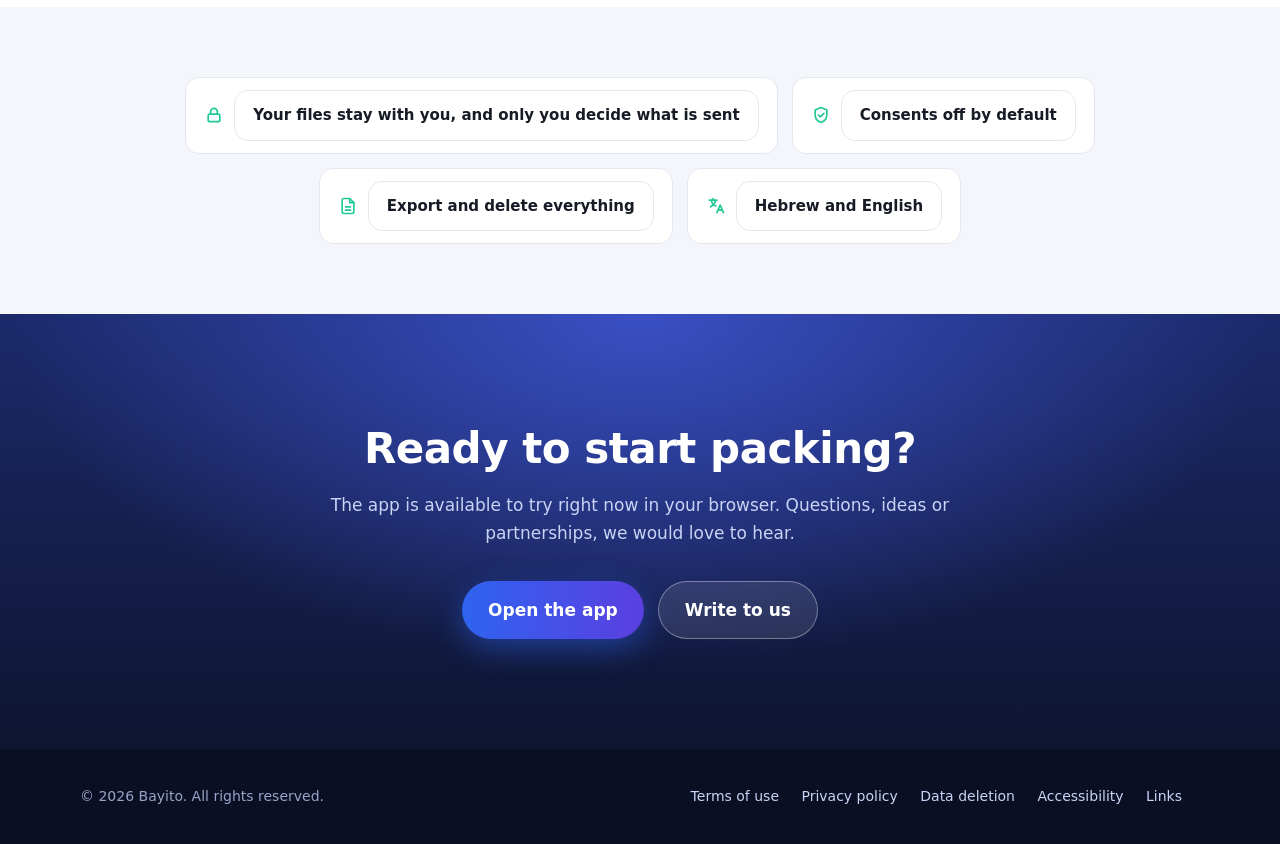
==== commit 5aee7d07: "Publish site from Bayito b8df3c6 (with web app)" ====
--- a/index.html
+++ b/index.html
@@ -3,9 +3,9 @@
 <head>
 <meta charset="utf-8">
 <meta name="viewport" content="width=device-width,initial-scale=1">
-<title>HomeFlow – המעבר לדירה החדשה, בלי כאב ראש | Moving home, without the headache</title>
-<meta name="description" content="HomeFlow guides a move to a new home in Israel: a personal plan, real store prices, budget and mortgage tools, documents and professionals, in Hebrew and English.">
-<meta property="og:title" content="HomeFlow – Moving home, without the headache">
+<title>Bayito (בייטו) – המעבר לדירה החדשה, בלי כאב ראש | Moving home, without the headache</title>
+<meta name="description" content="Bayito guides a move to a new home in Israel: a personal plan, real store prices, budget and mortgage tools, documents and professionals, in Hebrew and English.">
+<meta property="og:title" content="Bayito – Moving home, without the headache">
 <meta property="og:description" content="One app for the whole move: plan, prices, budget, mortgage, documents and professionals.">
 <meta property="og:type" content="website">
 <meta name="theme-color" content="#0E1530">
@@ -159,9 +159,9 @@
 
 <header class="top" id="top">
   <div class="wrap">
-    <a class="logo" href="#main" id="logo" aria-label="HomeFlow">
+    <a class="logo" href="#main" id="logo" aria-label="Bayito">
       <svg width="34" height="34" viewBox="0 0 48 48" aria-hidden="true"><defs><linearGradient id="lg" x1="0" y1="0" x2="1" y2="1"><stop offset="0" stop-color="#2F63F0"/><stop offset="1" stop-color="#5B3FE0"/></linearGradient></defs><rect width="48" height="48" rx="13" fill="url(#lg)"/><path d="M11 23.5 24 12l13 11.5" stroke="#fff" stroke-width="3.4" stroke-linecap="round" stroke-linejoin="round" fill="none"/><path d="M15.5 22.5V35a1.5 1.5 0 0 0 1.5 1.5h14a1.5 1.5 0 0 0 1.5-1.5V22.5" stroke="#fff" stroke-opacity=".55" stroke-width="3" stroke-linecap="round" stroke-linejoin="round" fill="none"/><path d="m19.6 28.6 3.3 3.3 6-6.4" stroke="#fff" stroke-width="3.4" stroke-linecap="round" stroke-linejoin="round" fill="none"/></svg>
-      HomeFlow
+      Bayito
     </a>
     <nav class="links">
       <a href="#why"><span class="he" lang="he">למה אנחנו</span><span class="en" lang="en">Why us</span></a>
@@ -232,7 +232,7 @@
         <rect x="0" y="180" width="156" height="36" rx="5" fill="#fff"/>
         <rect x="0" y="206" width="156" height="10" rx="0" fill="#E3E7EF"/>
         <g transform="translate(9 186) scale(.5)"><rect width="48" height="48" rx="13" fill="url(#lg)"/><path d="M11 23.5 24 12l13 11.5" stroke="#fff" stroke-width="3.6" stroke-linecap="round" stroke-linejoin="round" fill="none"/><path d="m19.6 28.6 3.3 3.3 6-6.4" stroke="#fff" stroke-width="3.6" stroke-linecap="round" stroke-linejoin="round" fill="none"/></g>
-        <text x="40" y="203" font-size="17" font-weight="800" fill="#2F63F0" font-family="Arial,sans-serif" textLength="108" lengthAdjust="spacingAndGlyphs">HomeFlow</text>
+        <text x="40" y="203" font-size="17" font-weight="800" fill="#2F63F0" font-family="Arial,sans-serif" textLength="108" lengthAdjust="spacingAndGlyphs">Bayito</text>
         <rect x="156" y="194" width="36" height="22" rx="5" fill="#FFB547"/><rect x="164" y="198" width="18" height="10" rx="2" fill="#cfe0ff"/>
         <circle cx="30" cy="218" r="9" fill="#10163a" stroke="#fff" stroke-width="2.4"/><circle cx="130" cy="218" r="9" fill="#10163a" stroke="#fff" stroke-width="2.4"/><circle cx="178" cy="218" r="9" fill="#10163a" stroke="#fff" stroke-width="2.4"/>
       </g>
@@ -256,7 +256,7 @@
     <div class="head reveal">
       <span class="eyebrow"><span class="he" lang="he">למה חייבים את זה</span><span class="en" lang="en">Why you need this</span></span>
       <h2><span class="he" lang="he">מעבר דירה הוא <span class="grad" style="background:linear-gradient(90deg,var(--blue),var(--violet));-webkit-background-clip:text;background-clip:text">מאות החלטות</span> בשנה אחת</span><span class="en" lang="en">A move is <span class="grad" style="background:linear-gradient(90deg,var(--blue),var(--violet));-webkit-background-clip:text;background-clip:text">hundreds of decisions</span> in one year</span></h2>
-      <p class="lead" style="margin-top:14px"><span class="he" lang="he">היום כולם מנהלים אותו בין קבוצות וואטסאפ, גיליונות, מיילים ועשרות אתרים. HomeFlow מחליפה את כל זה באפליקציה אחת שמכירה את הדירה שלכם.</span><span class="en" lang="en">Today people juggle chat groups, spreadsheets, emails and dozens of websites. HomeFlow replaces all of it with one app that knows your home.</span></p>
+      <p class="lead" style="margin-top:14px"><span class="he" lang="he">היום כולם מנהלים אותו בין קבוצות וואטסאפ, גיליונות, מיילים ועשרות אתרים. Bayito מחליפה את כל זה באפליקציה אחת שמכירה את הדירה שלכם.</span><span class="en" lang="en">Today people juggle chat groups, spreadsheets, emails and dozens of websites. Bayito replaces all of it with one app that knows your home.</span></p>
     </div>
     <div class="grid g2">
       <div class="card reveal"><span class="num">01</span><div><h3><span class="he" lang="he">תוכנית שנבנית לפי הדירה שלכם</span><span class="en" lang="en">A plan built from your home</span></h3><p><span class="he" lang="he">שלוש שאלות (סוג דירה, חדרים, ילדים, חיות, מרפסת וגינה) והרשימה מתאימה את עצמה: רק מה שרלוונטי, לפי שלבי המעבר.</span><span class="en" lang="en">Three questions (type, rooms, kids, pets, balcony, garden) and the list adapts: only what matters to you, in the order the move happens.</span></p></div></div>
@@ -314,7 +314,7 @@
       <h2><span class="he" lang="he">להגיע לאנשים בדיוק ברגע שהם צריכים אתכם</span><span class="en" lang="en">Reach people exactly when they need you</span></h2>
       <div class="two" style="margin-top:26px">
         <div>
-          <p><span class="he" lang="he">מעבר דירה הוא אחד הרגעים הכי "יקרים" בחיים: משכנתא, עורך דין, בדק בית, שיפוץ, הובלה, ריהוט. HomeFlow נמצאת בדיוק בנקודת ההחלטה, ויודעת מה השלב של כל משתמש.</span><span class="en" lang="en">A move is one of the most decision-dense moments in life: mortgage, lawyer, inspection, renovation, moving, furniture. HomeFlow sits exactly at the decision point and knows each user's stage.</span></p>
+          <p><span class="he" lang="he">מעבר דירה הוא אחד הרגעים הכי "יקרים" בחיים: משכנתא, עורך דין, בדק בית, שיפוץ, הובלה, ריהוט. Bayito נמצאת בדיוק בנקודת ההחלטה, ויודעת מה השלב של כל משתמש.</span><span class="en" lang="en">A move is one of the most decision-dense moments in life: mortgage, lawyer, inspection, renovation, moving, furniture. Bayito sits exactly at the decision point and knows each user's stage.</span></p>
           <p><span class="he" lang="he">שיתוף פרטים הוא רק באישור מפורש של המשתמש, ולכן הפניות איכותיות ומאושרות מראש.</span><span class="en" lang="en">Details are shared only with the user's explicit approval, so referrals are qualified and consented.</span></p>
         </div>
         <ul>
@@ -324,7 +324,7 @@
           <li><span class="he" lang="he">חנויות: מחיר ומפרט שקופים, קישור ישיר לאתר</span><span class="en" lang="en">Stores: transparent price and specs, a direct link to your site</span></li>
         </ul>
       </div>
-      <p style="margin-top:22px"><a class="btn primary" href="mailto:bardamri1702@gmail.com?subject=HomeFlow%20partnership"><span class="he" lang="he">בואו נדבר על שיתוף פעולה</span><span class="en" lang="en">Let's talk partnership</span></a></p>
+      <p style="margin-top:22px"><a class="btn primary" href="mailto:bardamri1702@gmail.com?subject=Bayito%20partnership"><span class="he" lang="he">בואו נדבר על שיתוף פעולה</span><span class="en" lang="en">Let's talk partnership</span></a></p>
     </div>
   </div>
 </section>
@@ -350,7 +350,7 @@
         </div>
       </div>
       <p style="margin-top:20px;font-size:15px"><span class="he" lang="he">אין כאן נתוני צמיחה או הכנסות: המוצר בשלב בדיקות. נשמח להציג הדגמה ולשוחח על תוכנית העבודה.</span><span class="en" lang="en">There are no growth or revenue figures here: the product is in testing. We would be glad to give a walkthrough and discuss the plan.</span></p>
-      <p><a class="btn primary" href="mailto:bardamri1702@gmail.com?subject=HomeFlow%20investors"><span class="he" lang="he">לקבוע הדגמה</span><span class="en" lang="en">Book a walkthrough</span></a></p>
+      <p><a class="btn primary" href="mailto:bardamri1702@gmail.com?subject=Bayito%20investors"><span class="he" lang="he">לקבוע הדגמה</span><span class="en" lang="en">Book a walkthrough</span></a></p>
     </div>
   </div>
 </section>
@@ -380,7 +380,7 @@
 
 <footer>
   <div class="wrap">
-    <div>© 2026 HomeFlow. <span class="he" lang="he">כל הזכויות שמורות.</span><span class="en" lang="en">All rights reserved.</span></div>
+    <div>© 2026 Bayito. <span class="he" lang="he">כל הזכויות שמורות.</span><span class="en" lang="en">All rights reserved.</span></div>
     <div>
       <a href="terms.html"><span class="he" lang="he">תנאי שימוש</span><span class="en" lang="en">Terms of use</span></a>
       <a href="privacy.html"><span class="he" lang="he">מדיניות פרטיות</span><span class="en" lang="en">Privacy policy</span></a>
